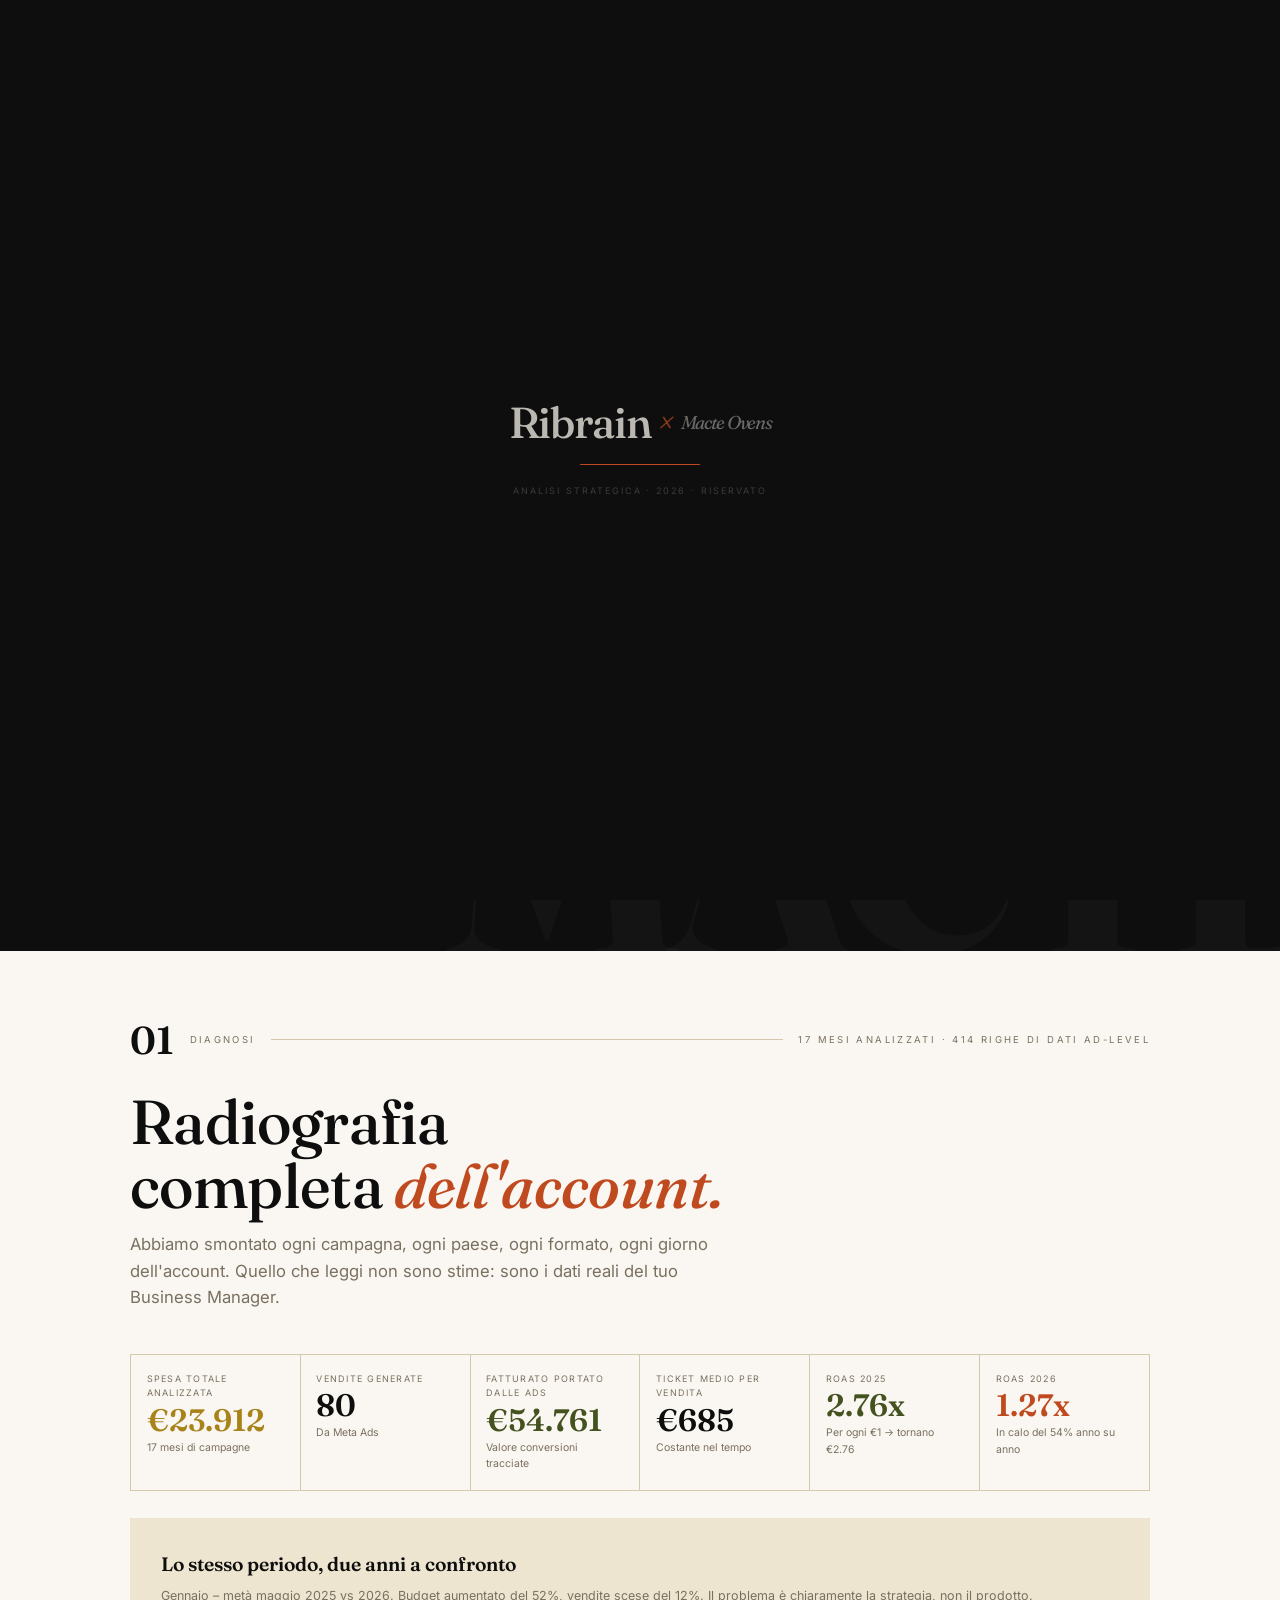
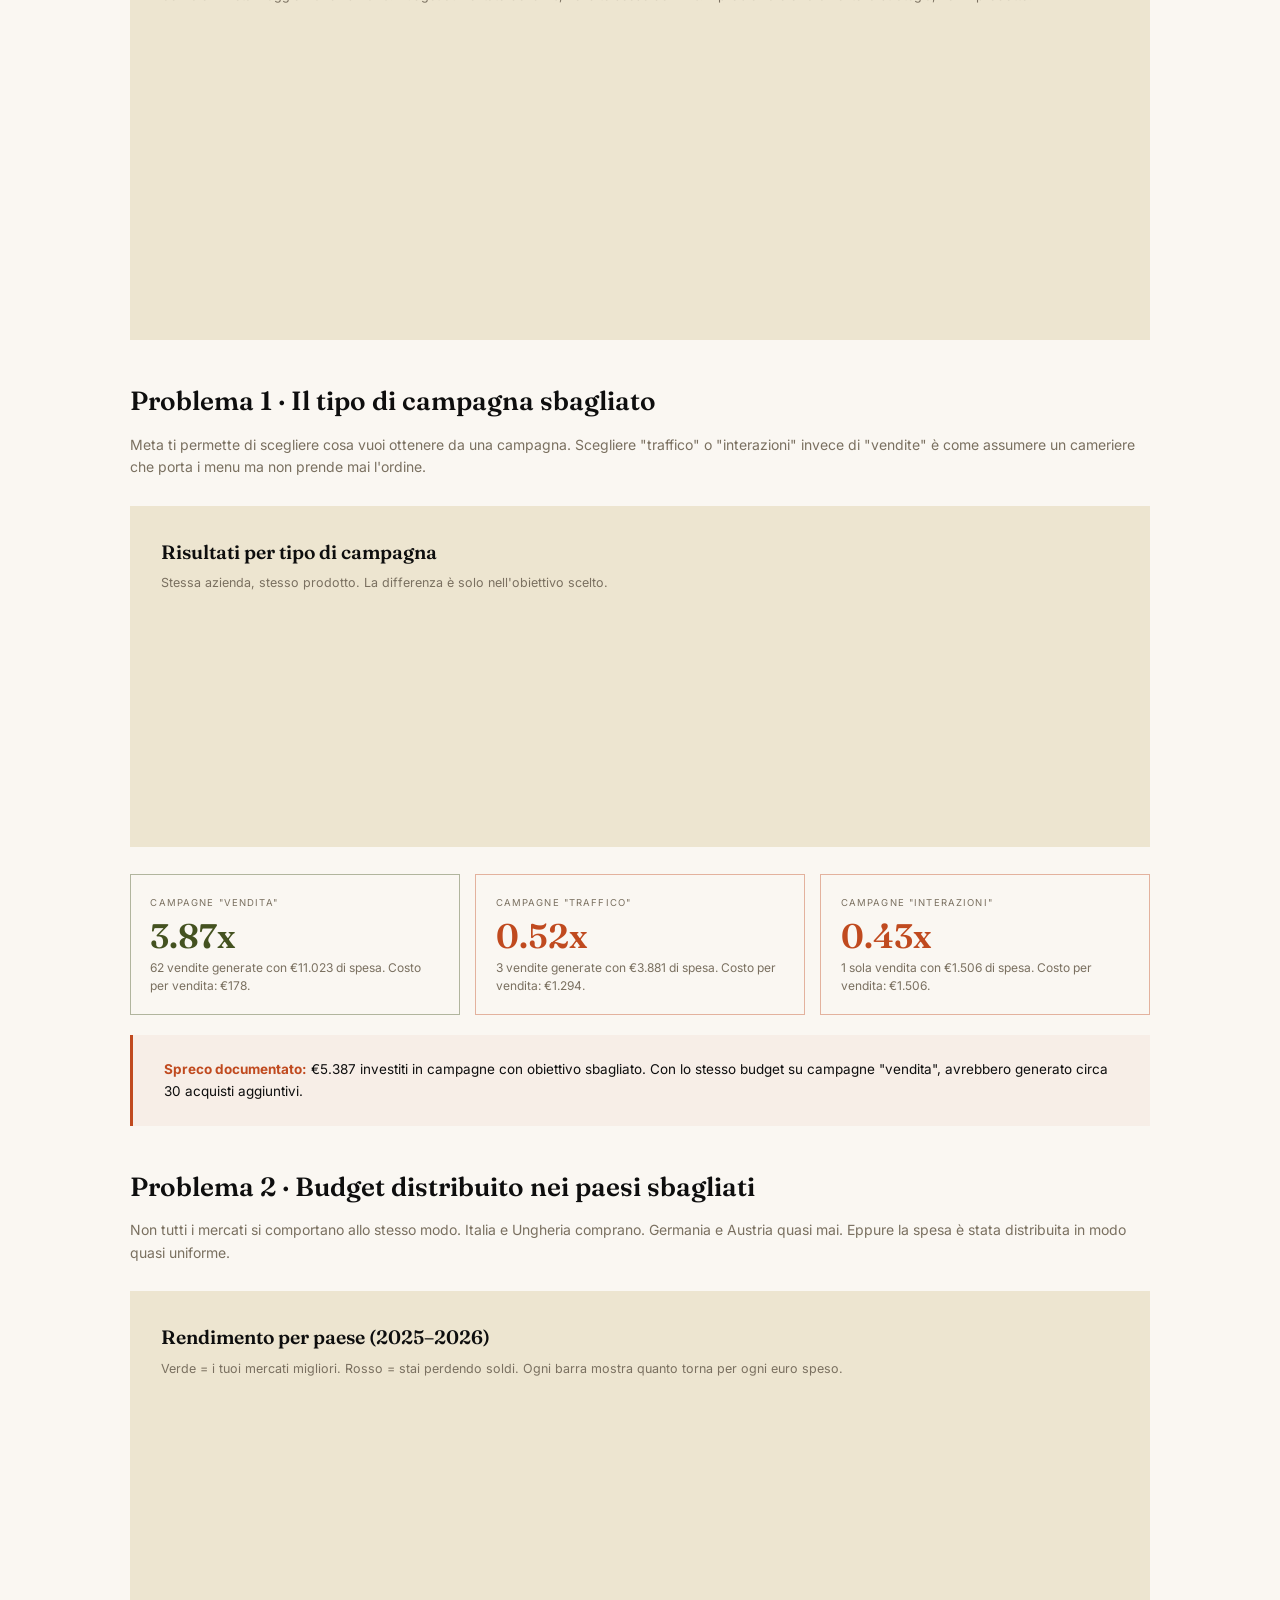
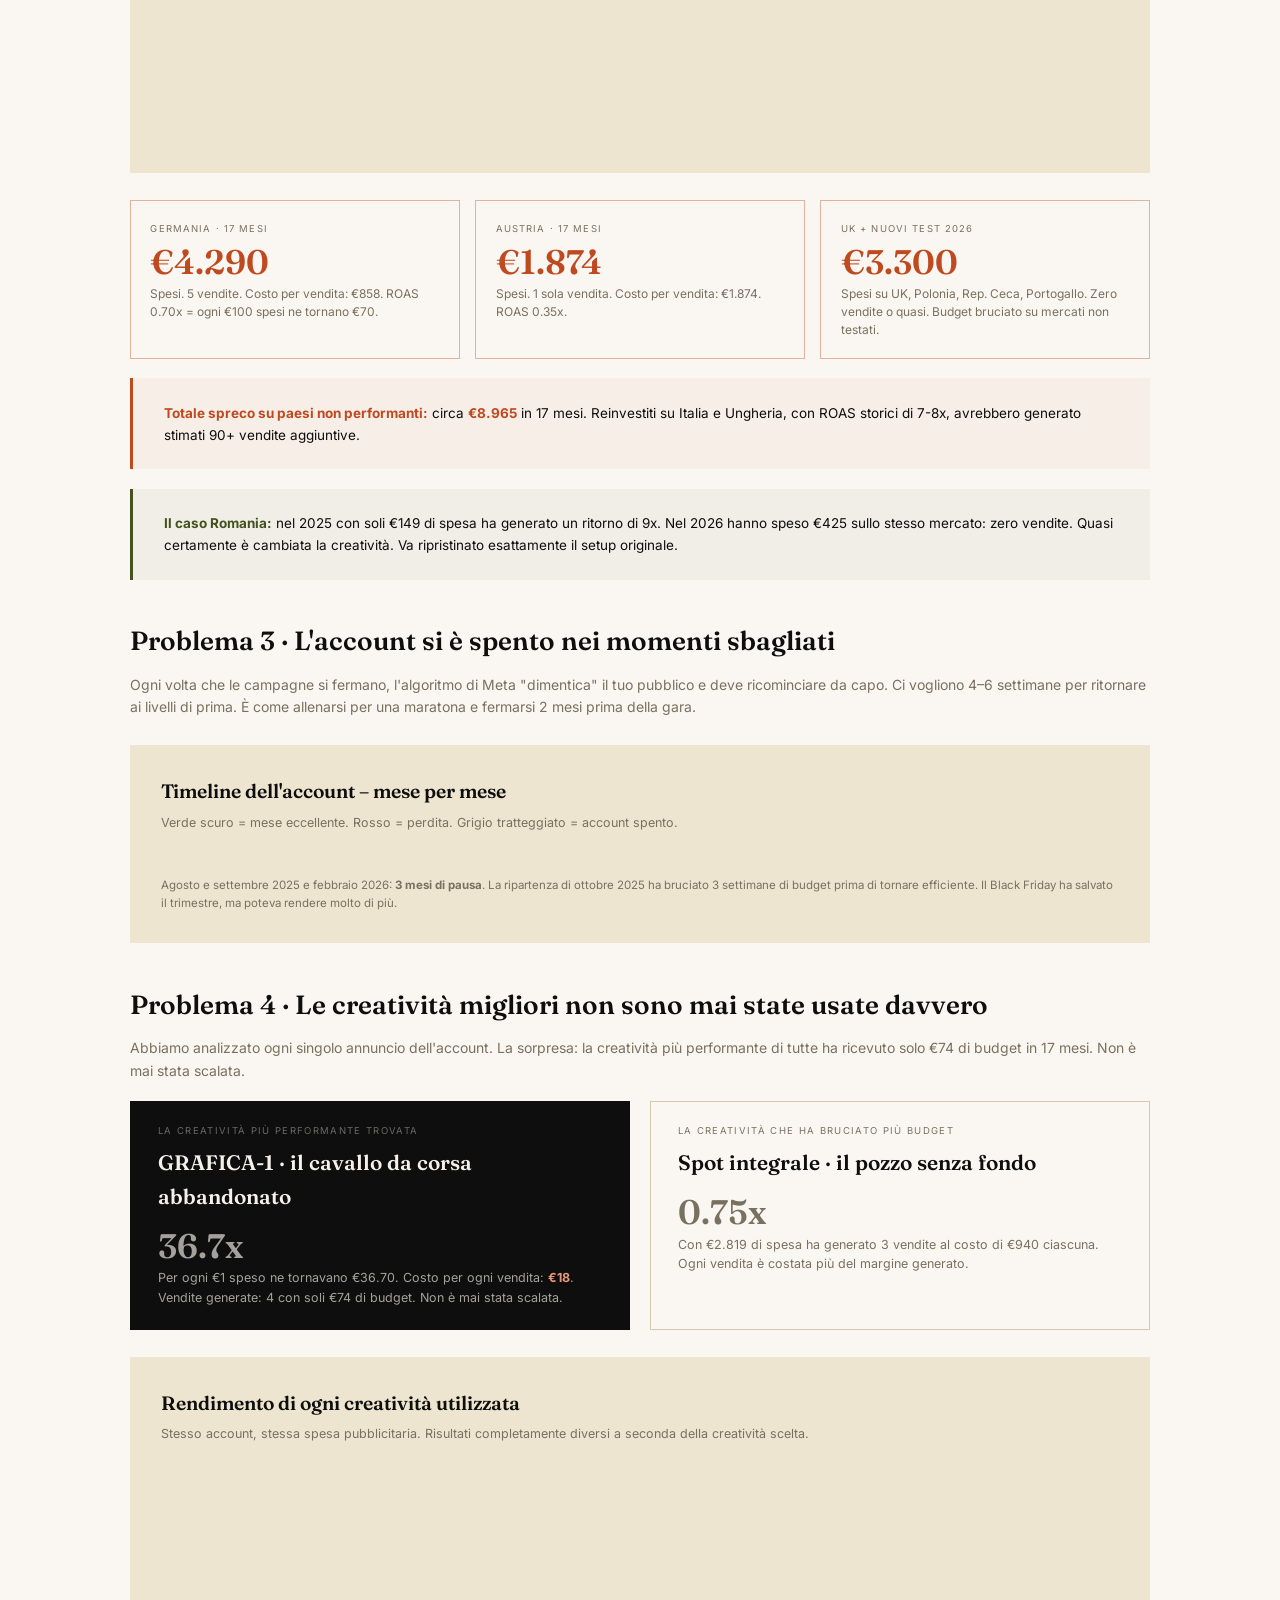
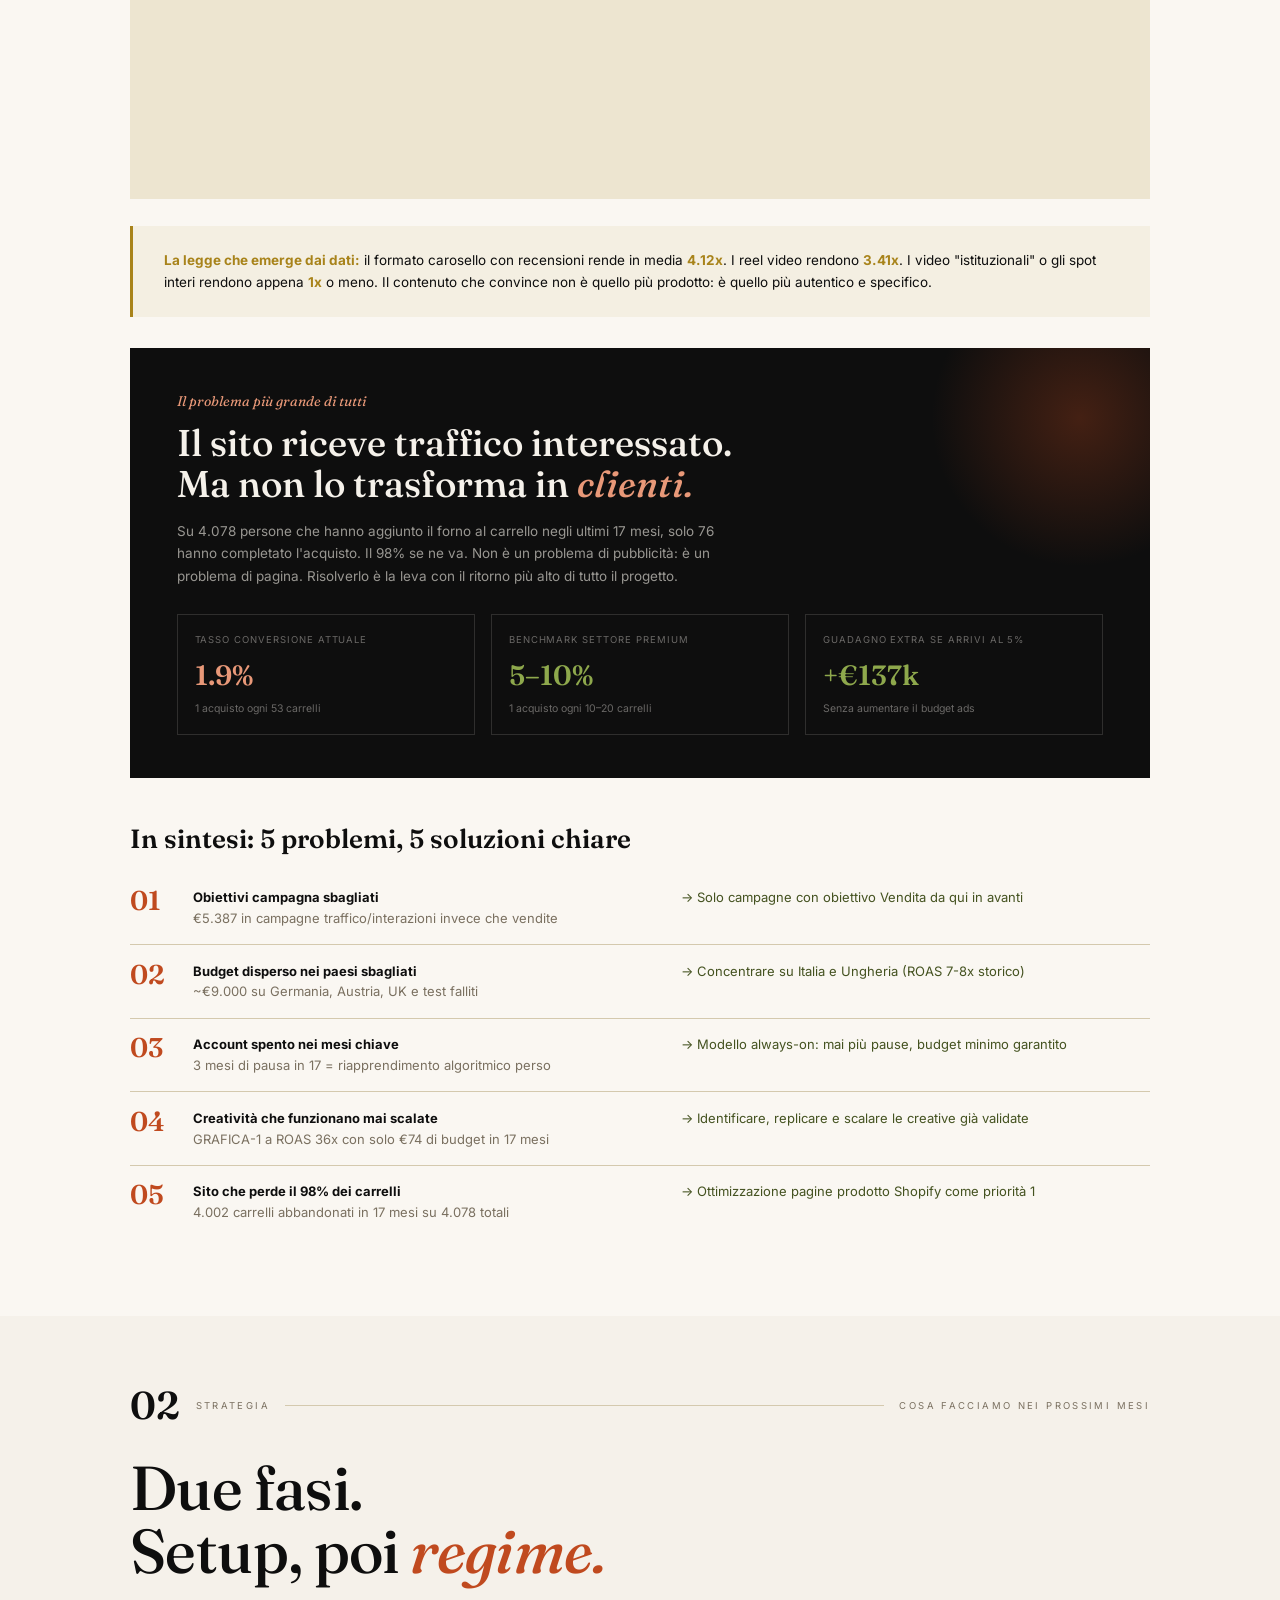
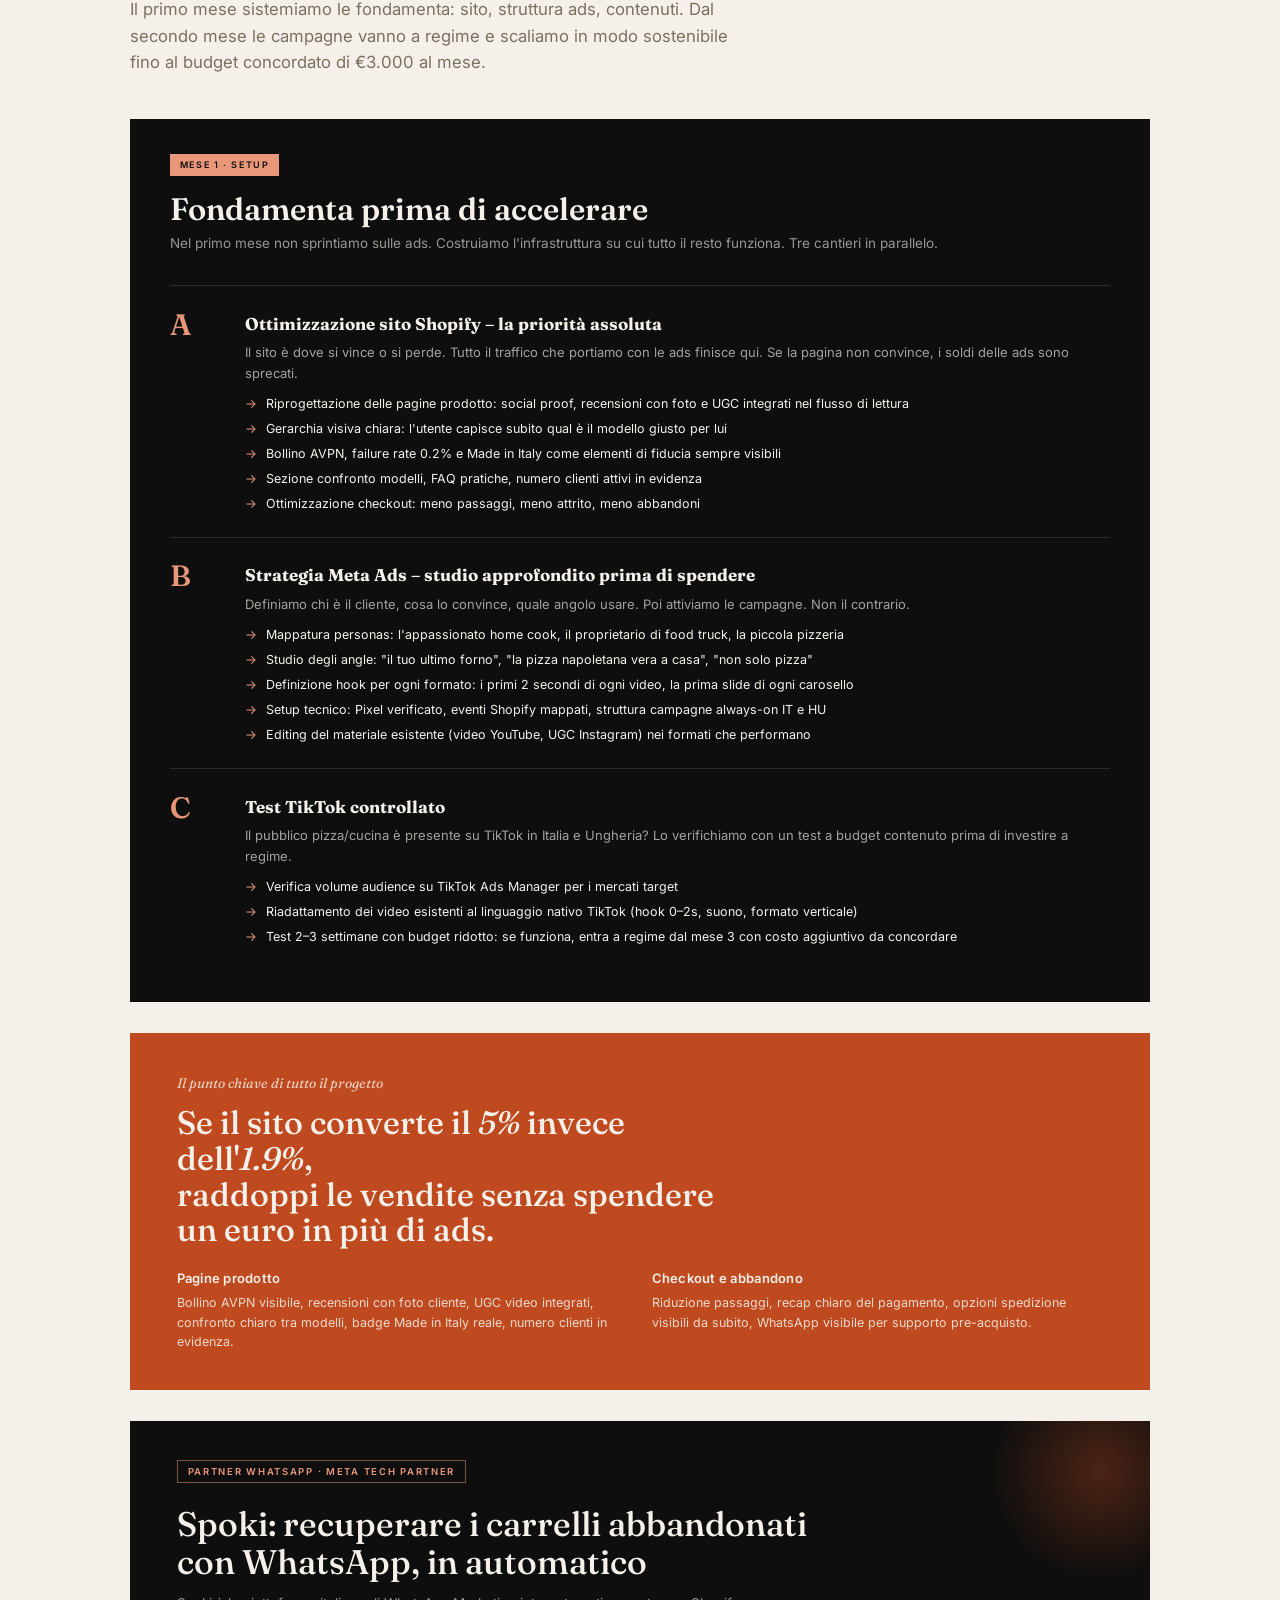
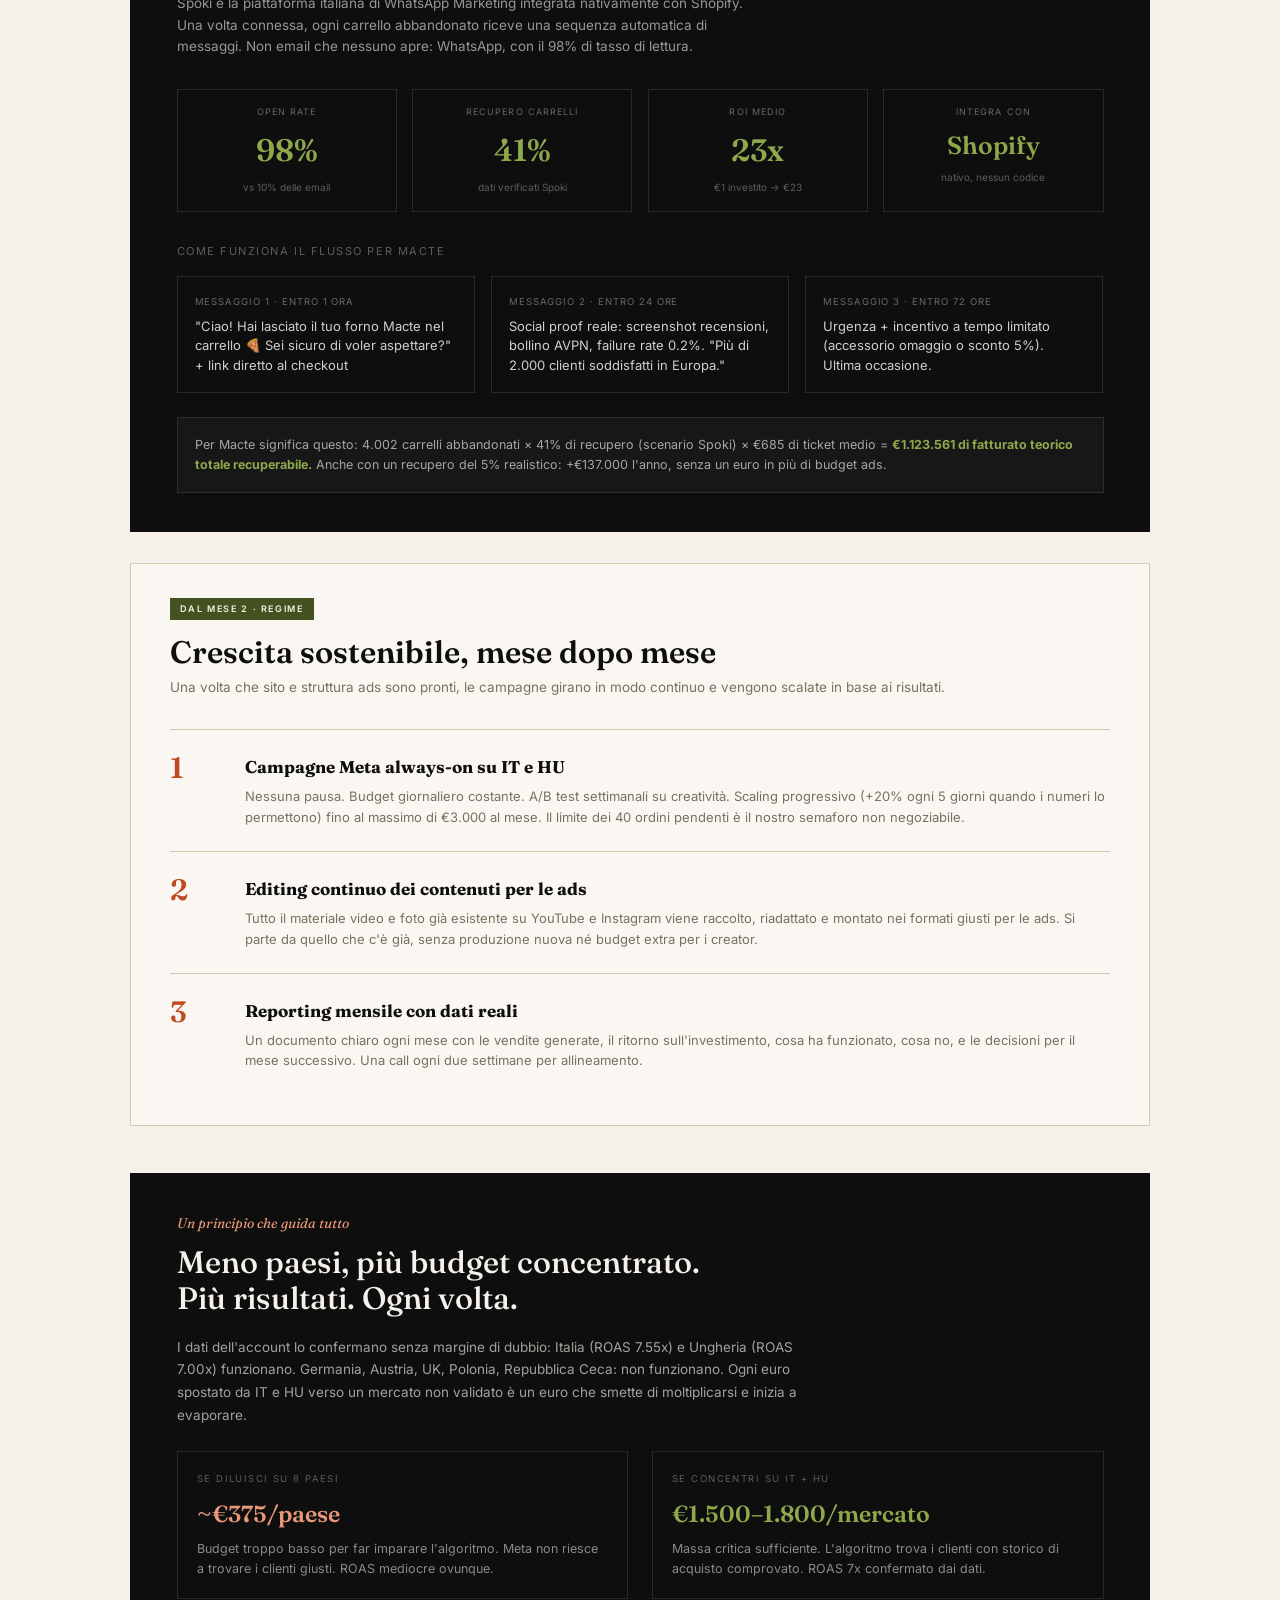
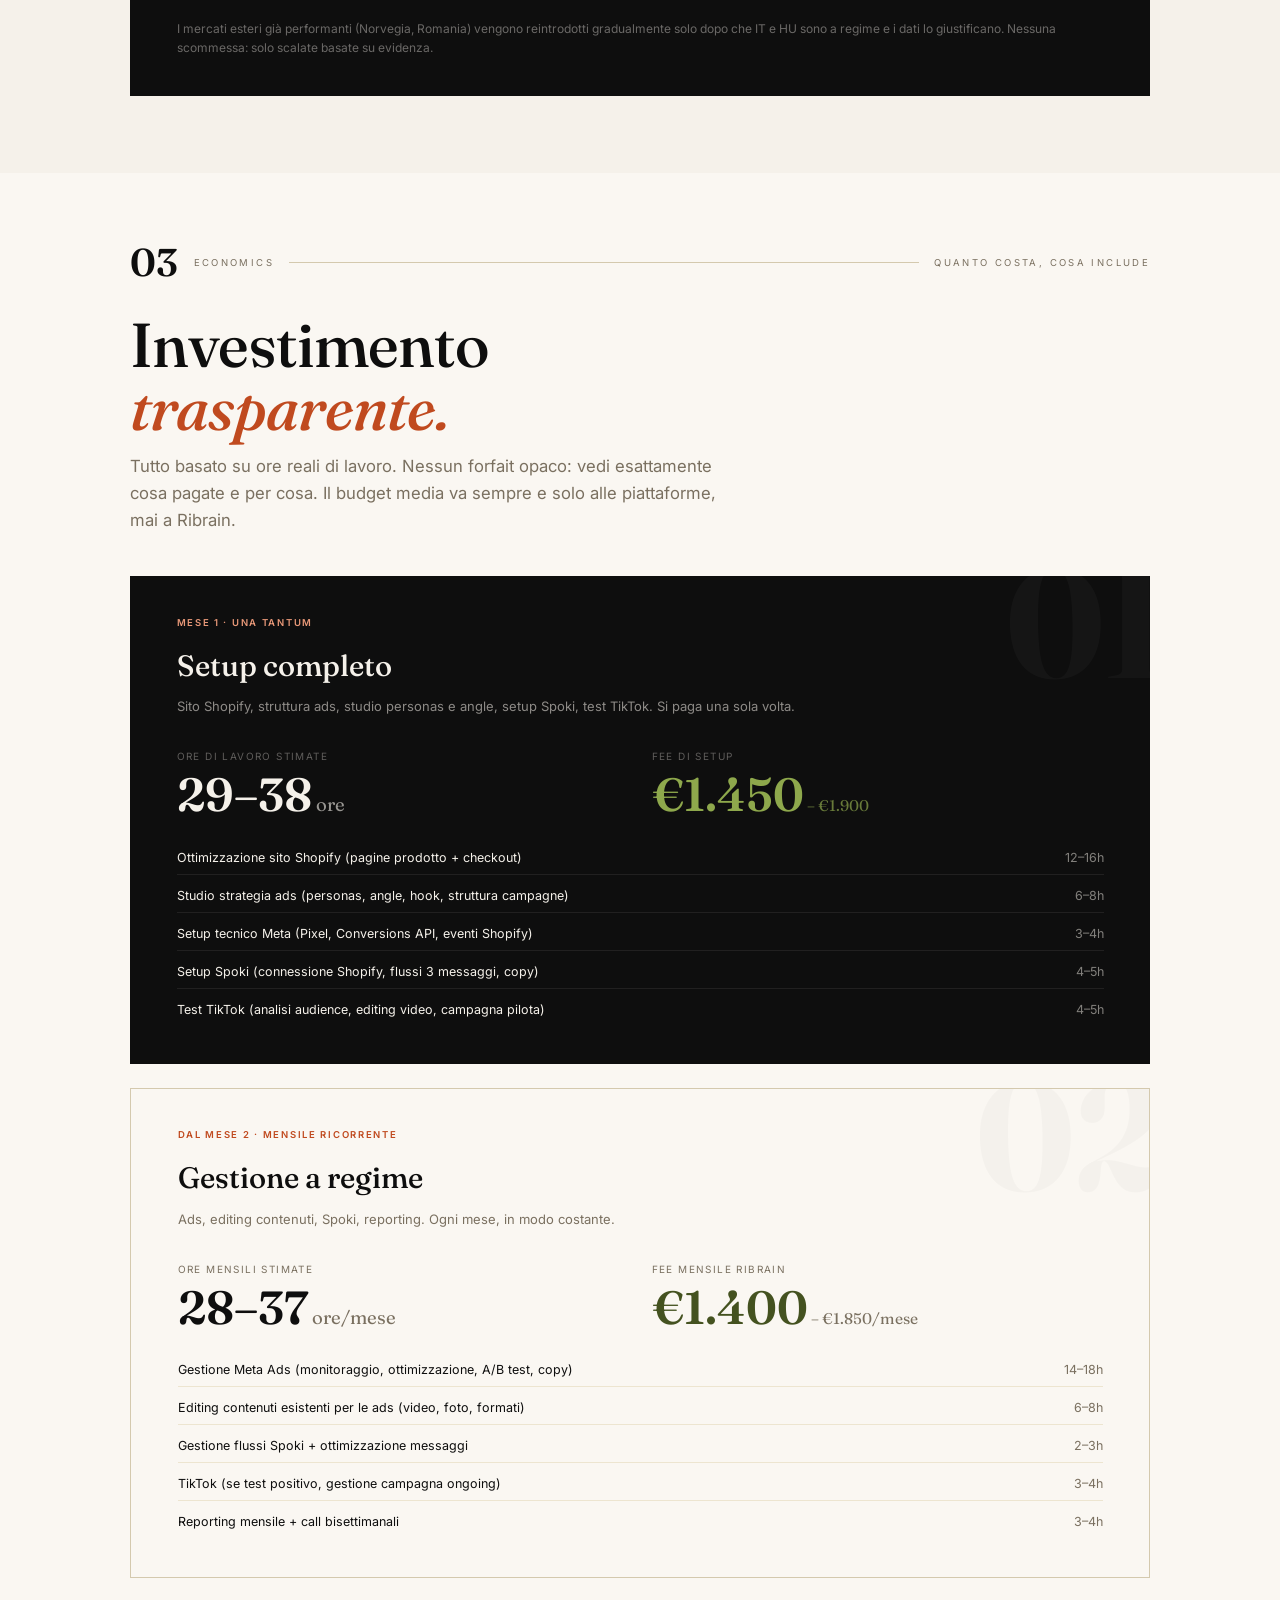
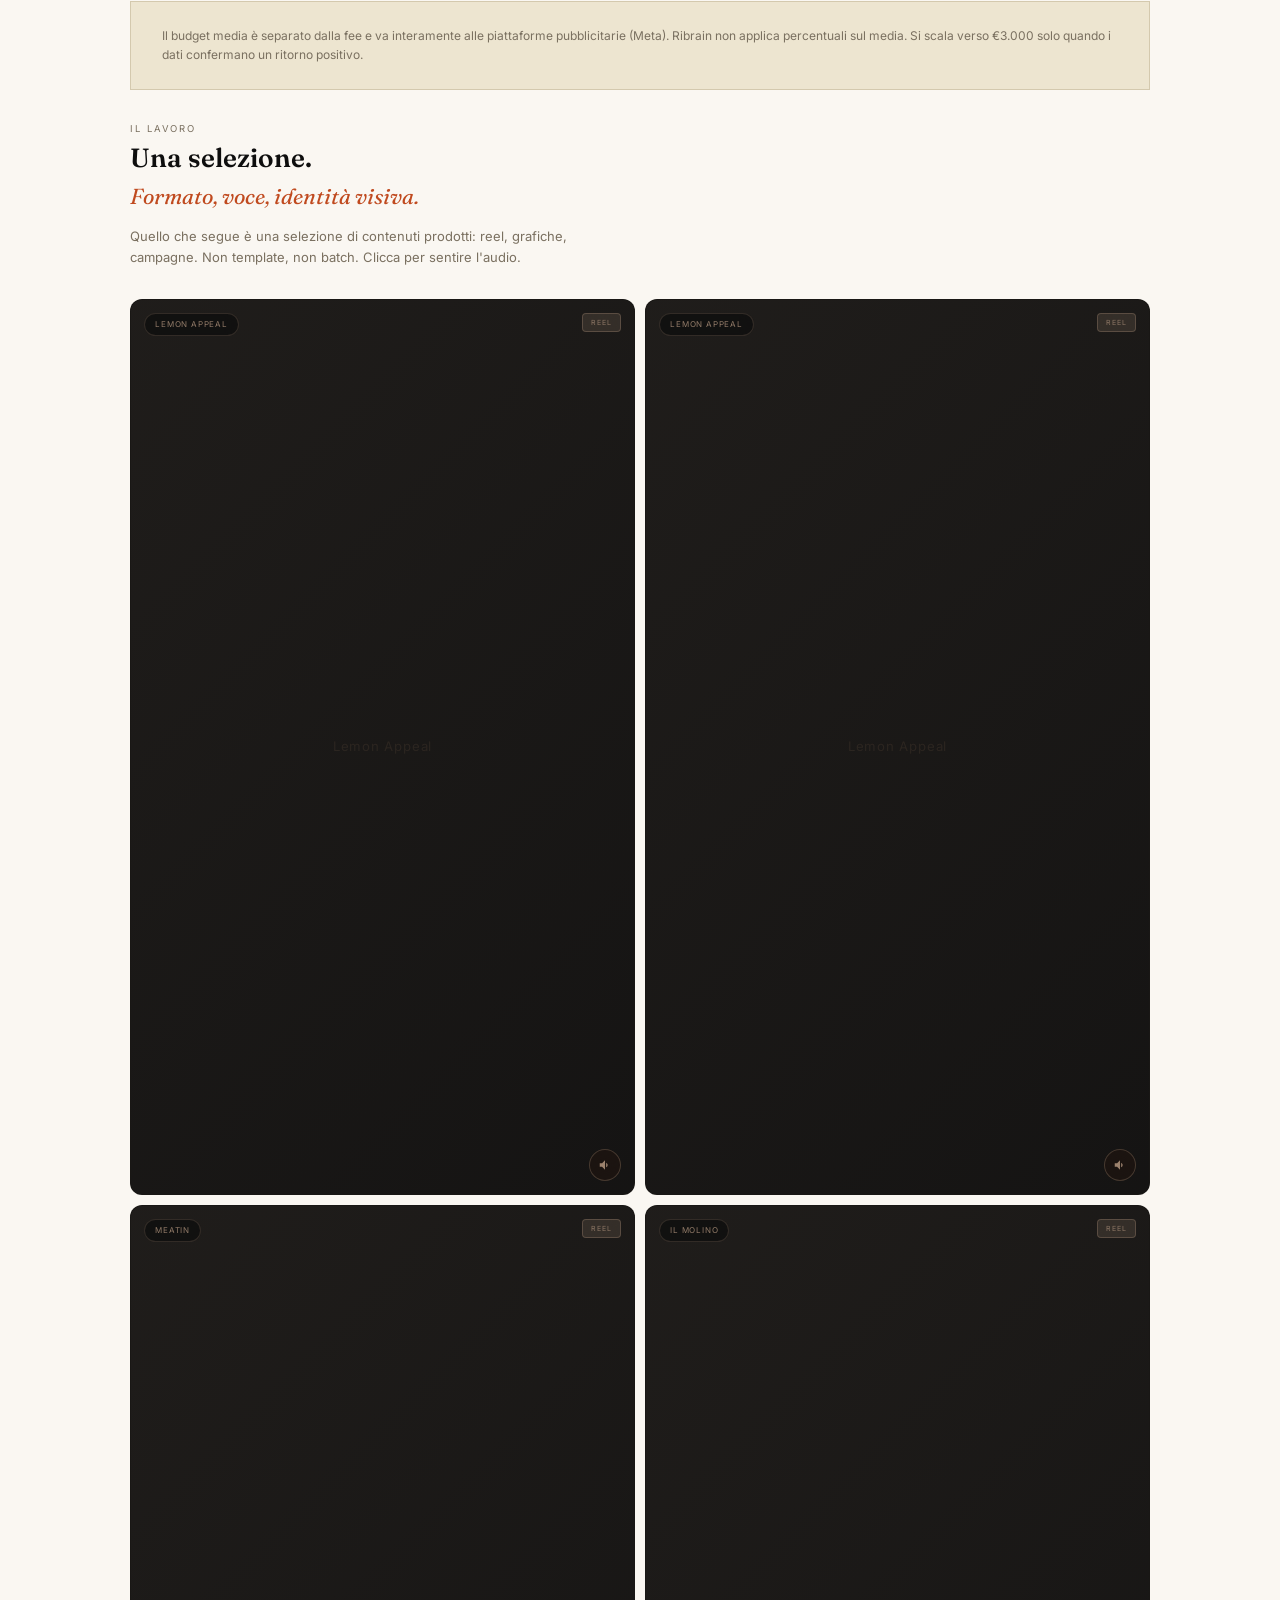
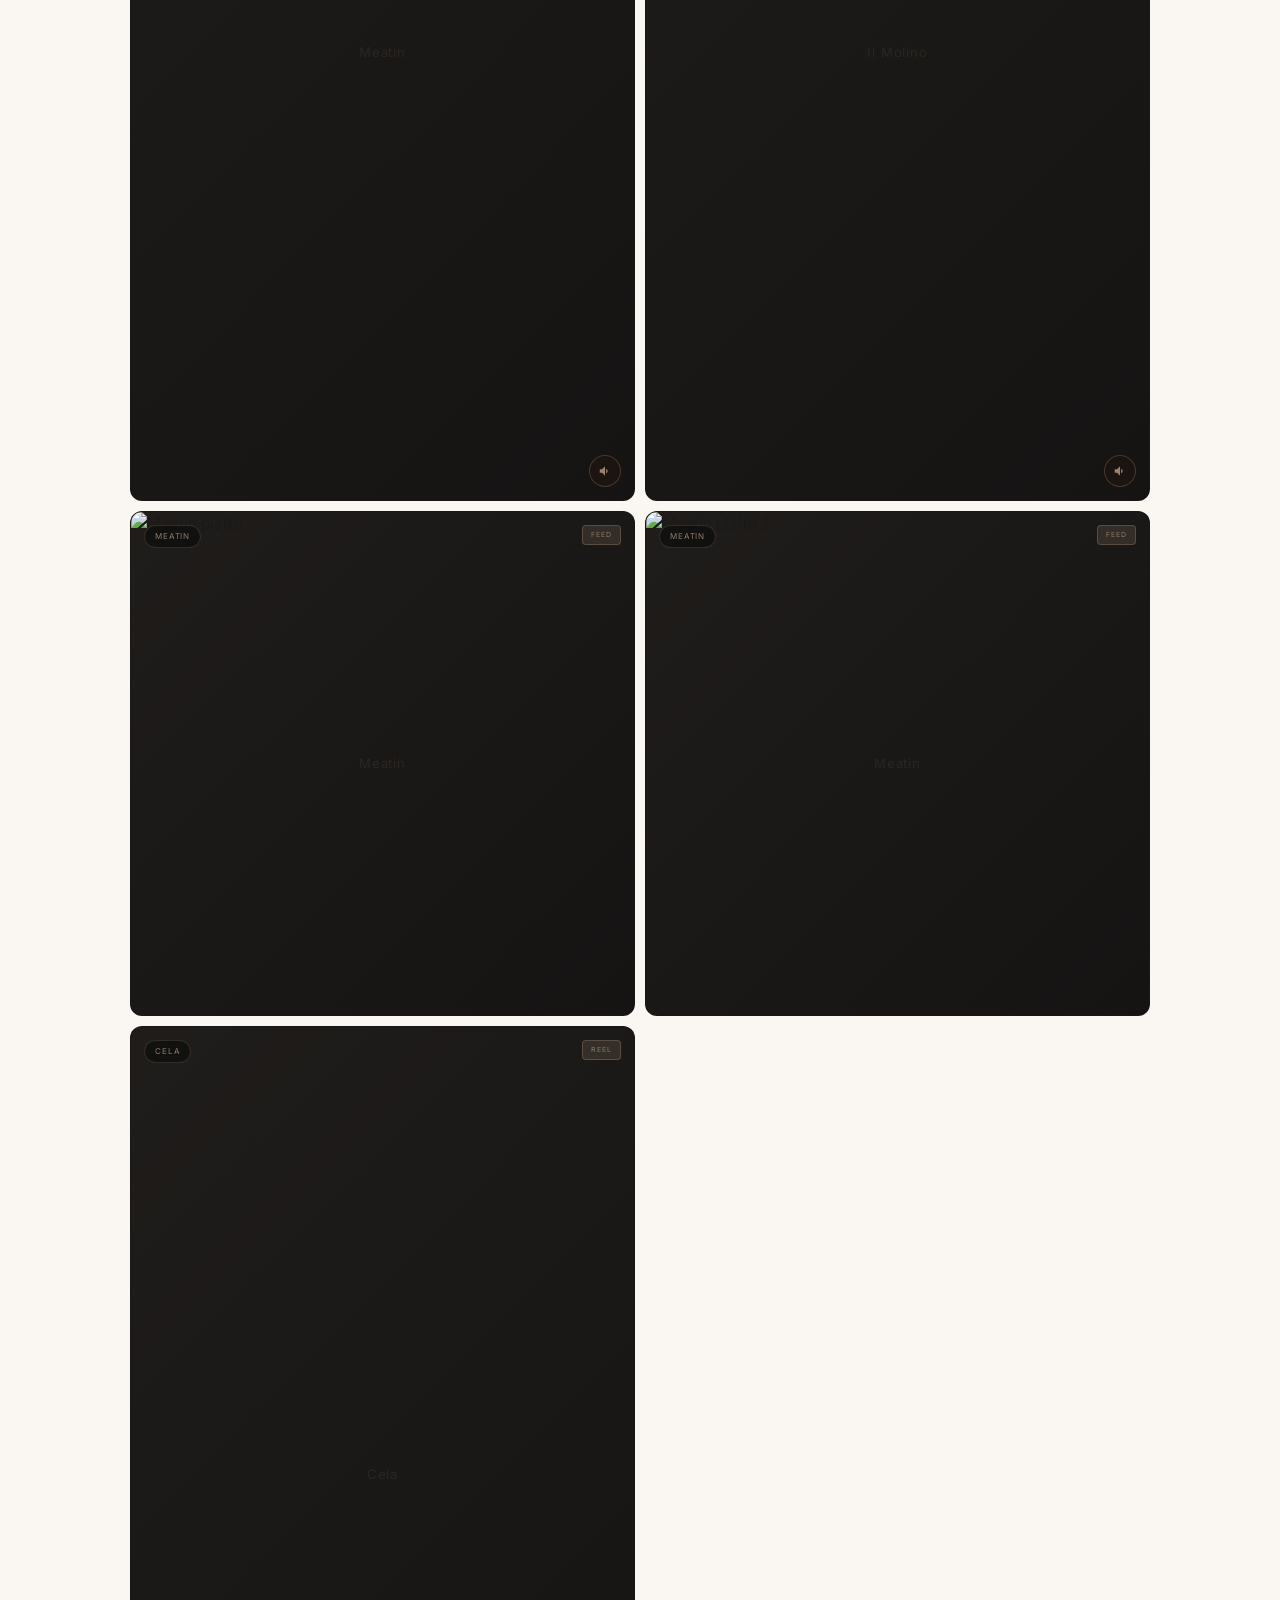
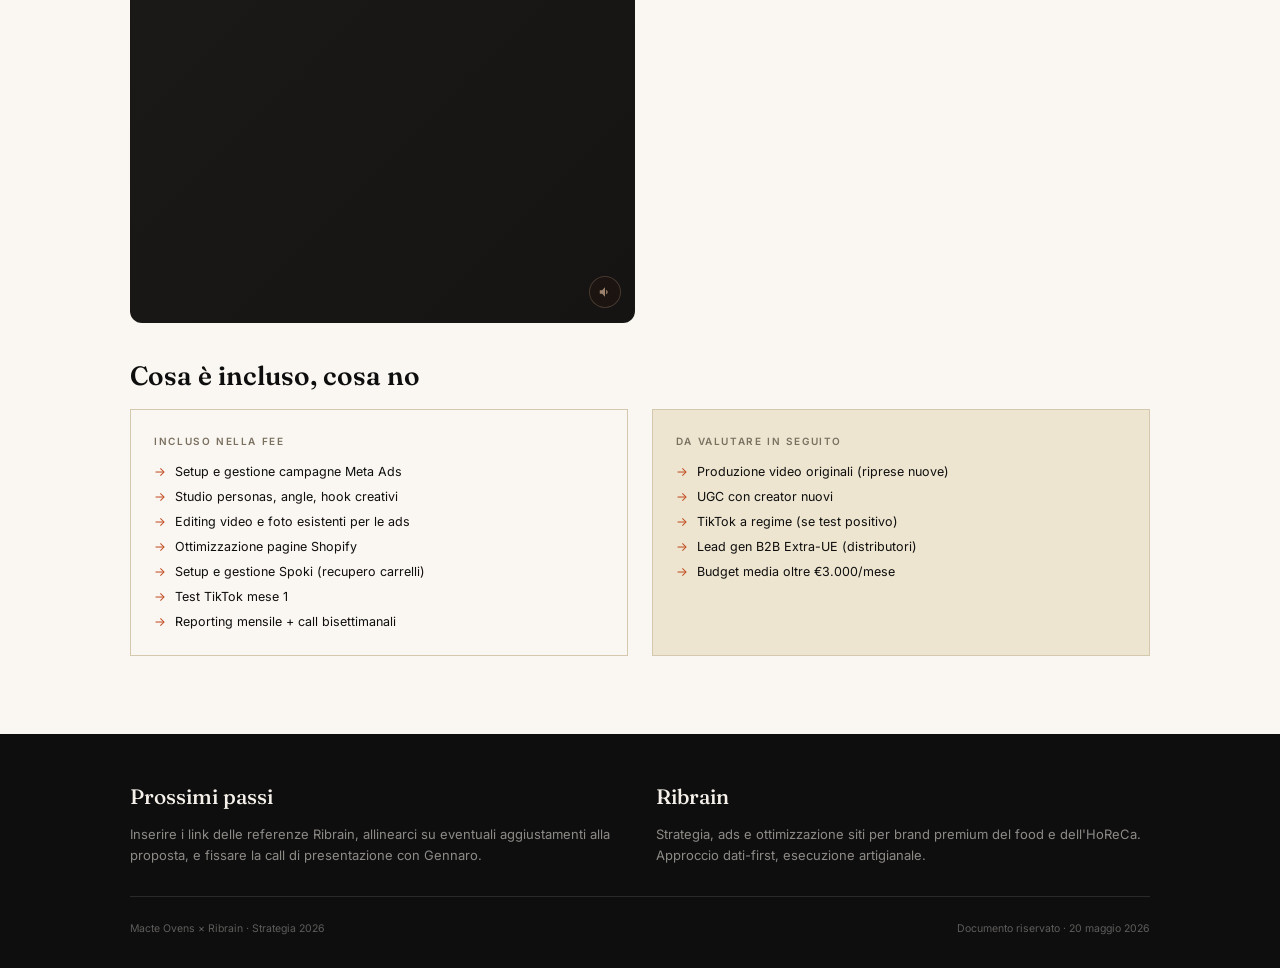
==== index.html @ de8e0e25 "Add files via upload" ====
<!DOCTYPE html>
<html lang="it">
<head>
<meta charset="UTF-8">
<meta name="viewport" content="width=device-width, initial-scale=1.0">
<title>Macte Ovens × Ribrain – Presentazione Strategica</title>
<script src="https://cdnjs.cloudflare.com/ajax/libs/Chart.js/4.4.1/chart.umd.js"></script>
<link href="https://fonts.googleapis.com/css2?family=Fraunces:ital,wght@0,400;0,500;0,600;0,700;0,800;1,400;1,500;1,600&family=Inter:wght@300;400;500;600;700&display=swap" rel="stylesheet">
<style>
:root {
  --ink:#0E0E0E; --cream:#F5F1EA; --paper:#FAF7F2; --rust:#C04A1F;
  --rust-s:#E89878; --olive:#445220; --olive-s:#8EA84C; --gold:#A8831A;
  --sand:#D4C9AE; --warm:#EDE5D0; --muted:#7A7060; --bg2:#F0EBE0;
}
*,*::before,*::after{box-sizing:border-box;margin:0;padding:0}
html{font-size:15.5px;scroll-behavior:smooth;overscroll-behavior:none;-webkit-font-smoothing:antialiased}
body{font-family:'Inter',sans-serif;background:var(--paper);color:var(--ink);line-height:1.6;cursor:none;overscroll-behavior:none}
@media(hover:none){body{cursor:auto}#cur{display:none}}

/* LOADER */
#loader{position:fixed;inset:0;z-index:10000;background:var(--ink);display:flex;flex-direction:column;align-items:center;justify-content:center;gap:1.25rem;transition:opacity .8s cubic-bezier(.16,1,.3,1),visibility .8s}
#loader.is-out{opacity:0;visibility:hidden;pointer-events:none}
.ldr-mark{font-family:'Fraunces',serif;font-size:2.8rem;font-weight:500;color:rgba(245,241,234,.75);letter-spacing:-.03em;line-height:1;display:flex;align-items:center;gap:.5rem}
.ldr-mark .ldr-x{color:var(--rust);font-style:italic;font-size:2rem;opacity:.7}
.ldr-mark .ldr-sub{font-size:1.2rem;font-weight:400;color:rgba(245,241,234,.4);font-style:italic}
.ldr-bar{width:120px;height:1px;background:rgba(245,241,234,.08);overflow:hidden;border-radius:1px}
.ldr-bar::after{content:'';display:block;height:100%;background:var(--rust);transform:scaleX(0);transform-origin:left;animation:ldrFill 1.2s cubic-bezier(.65,0,.35,1) forwards .15s}
@keyframes ldrFill{to{transform:scaleX(1)}}
.ldr-cap{font-family:'Inter',sans-serif;font-size:9px;letter-spacing:.22em;text-transform:uppercase;color:rgba(245,241,234,.2)}

/* CURSOR */
#cur{position:fixed;width:8px;height:8px;background:var(--rust);border-radius:50%;pointer-events:none;z-index:9999;transform:translate(-50%,-50%);mix-blend-mode:difference;transition:width .18s,height .18s;top:0;left:0}

/* NAV */
.nav{position:sticky;top:0;z-index:100;background:var(--ink);color:var(--cream);padding:.65rem 2rem;display:flex;justify-content:space-between;align-items:center}
.nav-brand{font-family:'Fraunces',serif;font-size:.95rem;font-weight:600;letter-spacing:.02em}
.nav-links{display:flex}
.nav-links a{color:rgba(245,241,234,.45);text-decoration:none;font-size:10.5px;letter-spacing:.14em;text-transform:uppercase;padding:.45rem 1rem;transition:color .2s}
.nav-links a:hover,.nav-links a.on{color:var(--rust-s)}

/* PAGE */
.pg{padding:4.5rem 2rem 5rem}
.pw{max-width:1020px;margin:0 auto;width:100%}

/* LABEL */
.pg-lbl{display:flex;align-items:center;gap:1rem;margin-bottom:2rem;font-size:9.5px;letter-spacing:.25em;text-transform:uppercase;color:var(--muted)}
.pg-lbl .n{font-family:'Fraunces',serif;font-size:2.5rem;font-weight:600;color:var(--ink);line-height:1;letter-spacing:0}
.pg-lbl .ln{flex:1;height:1px;background:var(--sand)}

/* HEADINGS */
h1.pt{font-family:'Fraunces',serif;font-size:clamp(2.4rem,5vw,4rem);font-weight:500;line-height:1.02;letter-spacing:-.01em;margin-bottom:.9rem}
h1.pt em{font-style:italic;color:var(--rust)}
.pl{font-size:1.08rem;color:var(--muted);max-width:600px;margin-bottom:2.75rem}
h2.sh{font-family:'Fraunces',serif;font-size:1.7rem;font-weight:600;margin-bottom:1.1rem;line-height:1.15}
h3.ss{font-size:10px;letter-spacing:.16em;text-transform:uppercase;color:var(--muted);font-weight:600;margin:2rem 0 .85rem}

/* COVER */
.cover{background:var(--ink);color:var(--cream);position:relative;overflow:hidden;min-height:100vh;display:flex;flex-direction:column;justify-content:center}
.cover::after{content:'MACTE';position:absolute;right:-3rem;bottom:-2.5rem;font-family:'Fraunces',serif;font-size:18rem;font-weight:700;color:rgba(255,255,255,.025);line-height:1;pointer-events:none;letter-spacing:-.05em}
.cover .pw{position:relative;z-index:2}
.cv-pre{font-family:'Fraunces',serif;font-size:.95rem;font-style:italic;color:var(--rust-s);margin-bottom:2rem}
.cover h1{font-family:'Fraunces',serif;font-size:clamp(4rem,9vw,8rem);font-weight:500;line-height:.93;letter-spacing:-.02em;margin-bottom:1.5rem}
.cover h1 em{font-style:italic;color:var(--rust-s)}
.cv-sub{font-size:1.15rem;color:rgba(245,241,234,.58);max-width:520px;margin-bottom:4rem}
.cv-meta{display:flex;gap:3rem;flex-wrap:wrap;padding-top:2rem;border-top:1px solid rgba(245,241,234,.12)}
.cv-item .l{font-size:9px;letter-spacing:.2em;text-transform:uppercase;color:rgba(245,241,234,.35);margin-bottom:3px}
.cv-item .v{font-size:13.5px;font-weight:500}

/* KPI ROW */
.krow{display:grid;grid-template-columns:repeat(auto-fit,minmax(130px,1fr));gap:1px;background:var(--sand);border:1px solid var(--sand);margin-bottom:1.5rem}
.kc{background:var(--paper);padding:1.1rem 1rem}
.kc .l{font-size:9px;letter-spacing:.14em;text-transform:uppercase;color:var(--muted);margin-bottom:4px}
.kc .v{font-family:'Fraunces',serif;font-size:2rem;font-weight:600;line-height:1}
.kc .s{font-size:10.5px;color:var(--muted);margin-top:4px}
.r{color:var(--rust)}.g{color:var(--olive)}.go{color:var(--gold)}

/* CALLOUT BOXES */
.box{padding:1.5rem 2rem;margin:1.25rem 0;font-size:13.5px;line-height:1.65}
.box.gold{border-left:3px solid var(--gold);background:rgba(168,131,26,.07)}
.box.gold strong{color:var(--gold)}
.box.rust{border-left:3px solid var(--rust);background:rgba(192,74,31,.05)}
.box.rust strong{color:var(--rust)}
.box.olive{border-left:3px solid var(--olive);background:rgba(68,82,32,.05)}
.box.olive strong{color:var(--olive)}

/* HERO DARK */
.dark{background:var(--ink);color:var(--cream);padding:2.75rem 3rem;margin:1.75rem 0;position:relative;overflow:hidden}
.dark::before{content:'';position:absolute;right:-80px;top:-80px;width:300px;height:300px;border-radius:50%;background:radial-gradient(circle,rgba(192,74,31,.3) 0%,transparent 70%);pointer-events:none}
.dark .pre{font-family:'Fraunces',serif;font-style:italic;color:var(--rust-s);font-size:.9rem;margin-bottom:.6rem}
.dark h3{font-family:'Fraunces',serif;font-size:clamp(1.6rem,3vw,2.4rem);font-weight:500;line-height:1.1;margin-bottom:1rem}
.dark h3 em{font-style:italic;color:var(--rust-s)}
.dark p{font-size:13.5px;color:rgba(245,241,234,.6);max-width:580px;line-height:1.65}
.dark .sc-row{display:grid;grid-template-columns:repeat(3,1fr);gap:1rem;margin-top:1.75rem}
.dark .sc{border:1px solid rgba(245,241,234,.14);padding:1.1rem}
.dark .sc .sl{font-size:9.5px;color:rgba(245,241,234,.4);margin-bottom:4px;text-transform:uppercase;letter-spacing:.1em}
.dark .sc .sv{font-family:'Fraunces',serif;font-size:1.8rem;font-weight:600;color:var(--olive-s)}
.dark .sc .ss{font-size:10.5px;color:rgba(245,241,234,.4);margin-top:2px}

/* CHART */
.ch-block{background:var(--warm);padding:2rem;margin:1.75rem 0}
.ch-block .cht{font-family:'Fraunces',serif;font-size:1.25rem;font-weight:600;margin-bottom:.35rem}
.ch-block .chs{font-size:12.5px;color:var(--muted);margin-bottom:1.5rem}
.ch{position:relative;width:100%}

/* WASTE CARDS */
.waste-grid{display:grid;grid-template-columns:repeat(auto-fit,minmax(200px,1fr));gap:1rem;margin:1.25rem 0}
.wc{background:var(--paper);border:1.5px solid var(--sand);padding:1.25rem}
.wc.bad{border-color:rgba(192,74,31,.4)}
.wc.ok{border-color:rgba(68,82,32,.4)}
.wc .wt{font-size:9.5px;letter-spacing:.12em;text-transform:uppercase;color:var(--muted);margin-bottom:.6rem}
.wc .wv{font-family:'Fraunces',serif;font-size:2.2rem;font-weight:600;line-height:1;margin-bottom:.35rem}
.wc .wl{font-size:12px;color:var(--muted);line-height:1.5}

/* CREATIVE FINDING */
.finding{display:grid;grid-template-columns:1fr 1fr;gap:1.25rem;margin:1.25rem 0}
.fc{padding:1.4rem 1.75rem;border:1px solid var(--sand)}
.fc.star{background:var(--ink);color:var(--cream);border-color:var(--ink)}
.fc .ft{font-size:9.5px;letter-spacing:.14em;text-transform:uppercase;color:var(--muted);margin-bottom:.5rem}
.fc.star .ft{color:rgba(245,241,234,.4)}
.fc h4{font-family:'Fraunces',serif;font-size:1.35rem;font-weight:600;margin-bottom:.5rem}
.fc p{font-size:12.5px;color:var(--muted);line-height:1.55}
.fc.star p{color:rgba(245,241,234,.65)}
.fc .fv{font-family:'Fraunces',serif;font-size:2.2rem;font-weight:600;line-height:1;margin:1rem 0 .35rem}

/* CALENDAR STRIP */
.calendar{display:grid;grid-template-columns:repeat(13,1fr);gap:3px;margin:1.25rem 0}
.cal-month{display:flex;flex-direction:column;align-items:center;gap:4px}
.cal-month .cm-l{font-size:8.5px;letter-spacing:.06em;text-transform:uppercase;color:var(--muted);text-align:center}
.cal-month .cm-b{width:100%;height:44px;border-radius:3px;display:flex;align-items:center;justify-content:center;font-family:'Fraunces',serif;font-size:.85rem;font-weight:600;color:var(--paper)}
.cal-month .cm-b.paused{background:var(--warm);border:1.5px dashed var(--sand);color:var(--sand)}
.cal-month .cm-b.bad{background:rgba(192,74,31,.7)}
.cal-month .cm-b.med{background:var(--gold)}
.cal-month .cm-b.ok{background:var(--olive-s)}
.cal-month .cm-b.good{background:var(--olive)}

/* 2-col */
.two{display:grid;grid-template-columns:1fr 1fr;gap:1.5rem}

/* STRATEGY PAGE */
.stpg{background:var(--cream)}
.ph-card{background:var(--paper);border:1px solid var(--sand);padding:2rem 2.5rem;margin-bottom:1.5rem}
.ph-card.dk{background:var(--ink);color:var(--cream);border-color:var(--ink)}
.ph-tag{display:inline-block;font-size:9px;letter-spacing:.18em;text-transform:uppercase;padding:4px 10px;background:var(--rust);color:var(--cream);margin-bottom:1rem;font-weight:600}
.ph-card.dk .ph-tag{background:var(--rust-s);color:var(--ink)}
.ph-card h3{font-family:'Fraunces',serif;font-size:2rem;font-weight:600;line-height:1.1;margin-bottom:.45rem}
.ph-lead{font-size:13.5px;color:var(--muted);margin-bottom:2rem}
.ph-card.dk .ph-lead{color:rgba(245,241,234,.6)}
.ws{display:grid;grid-template-columns:52px 1fr;gap:1.5rem;padding:1.5rem 0;border-top:1px solid var(--sand)}
.ph-card.dk .ws{border-color:rgba(245,241,234,.12)}
.ws-n{font-family:'Fraunces',serif;font-size:1.9rem;font-weight:600;color:var(--rust);line-height:1}
.ph-card.dk .ws-n{color:var(--rust-s)}
.ws-b h4{font-family:'Fraunces',serif;font-size:1.1rem;margin-bottom:.35rem}
.ws-b p{font-size:13px;color:var(--muted)}
.ph-card.dk .ws-b p{color:rgba(245,241,234,.65)}
.it-list{display:flex;flex-direction:column;gap:5px;margin-top:.65rem}
.it-list .it{display:flex;gap:9px;font-size:12.5px}
.it-list .it::before{content:'→';color:var(--rust);flex-shrink:0}
.ph-card.dk .it-list .it::before{color:var(--rust-s)}

/* SITE BOX */
.site-box{background:var(--rust);color:var(--cream);padding:2.5rem 3rem;margin:2rem 0}
.site-box .pre{font-family:'Fraunces',serif;font-style:italic;font-size:.9rem;opacity:.8;margin-bottom:.7rem}
.site-box h3{font-family:'Fraunces',serif;font-size:clamp(1.5rem,3vw,2.1rem);font-weight:500;line-height:1.1;margin-bottom:1.25rem;max-width:580px}
.site-box h3 em{font-style:italic}
.site-box .sg{display:grid;grid-template-columns:1fr 1fr;gap:1.5rem;margin-top:1.25rem}
.site-box .sp h4{font-size:13px;font-weight:600;margin-bottom:5px;letter-spacing:.02em}
.site-box .sp p{font-size:12.5px;opacity:.85;line-height:1.55}

/* ECONOMICS */
.ecpg{background:var(--paper)}
.ph-box{border:2px dashed var(--sand);padding:2.5rem;text-align:center;margin:1.75rem 0;background:var(--warm)}
.ph-box .tg{display:inline-block;font-size:9.5px;letter-spacing:.15em;text-transform:uppercase;color:var(--rust);padding:3px 10px;border:1px solid var(--rust);margin-bottom:.85rem;font-weight:600}
.ph-box h3{font-family:'Fraunces',serif;font-size:1.7rem;font-weight:500;margin-bottom:.75rem}
.ph-box p{font-size:13.5px;color:var(--muted);max-width:520px;margin:0 auto}
.etbl{width:100%;border-collapse:collapse;font-size:13px;margin-bottom:1rem}
.etbl th{font-size:9px;letter-spacing:.12em;text-transform:uppercase;color:var(--muted);padding:7px 10px;border-bottom:2px solid var(--ink);text-align:left}
.etbl td{padding:10px 10px;border-bottom:1px solid var(--warm);vertical-align:middle}
.etbl tr.tot td{background:var(--ink);color:var(--cream);font-weight:600;border-bottom:none}
.ref-list{margin-top:1.5rem;padding:1.5rem;background:var(--warm)}
.ref-list h4{font-family:'Fraunces',serif;font-size:1.1rem;margin-bottom:.4rem}
.ref-list p{font-size:12.5px;color:var(--muted);margin-bottom:.75rem}
.ref-item{display:flex;gap:9px;font-size:12.5px;color:var(--muted);padding:5px 0;font-style:italic;align-items:center}
.ref-item::before{content:'#';color:var(--rust);font-weight:700;font-style:normal;flex-shrink:0}

/* FOOTER */
.footer{background:var(--ink);color:var(--cream);padding:3rem 2rem 2rem}
.fi{max-width:1020px;margin:0 auto}
.fg{display:grid;grid-template-columns:1fr 1fr;gap:2rem;padding-bottom:2rem;border-bottom:1px solid rgba(245,241,234,.12);margin-bottom:1.5rem}
.footer h4{font-family:'Fraunces',serif;font-size:1.35rem;font-weight:500;margin-bottom:.65rem}
.footer p{font-size:13px;color:rgba(245,241,234,.55)}
.fm{display:flex;justify-content:space-between;font-size:10.5px;color:rgba(245,241,234,.35)}

@media(max-width:700px){
  .two,.finding,.dark .sc-row,.site-box .sg,.fg{grid-template-columns:1fr}
  .calendar{grid-template-columns:repeat(7,1fr)}
  .cover h1{font-size:3.2rem}
  .nav{flex-direction:column;gap:.5rem;padding:.6rem 1rem}
  .nav-links{flex-wrap:wrap}
  .nav-links a{padding:.3rem .6rem;font-size:9.5px}
}
@media print{.nav{display:none}.pg{break-after:page}body{background:#fff}}

/* ═══════ BENTO PORTFOLIO (da m9.html) ═══════ */
.bento{columns:2;column-gap:10px;margin-top:.5rem}
@media(max-width:680px){.bento{columns:1;column-gap:8px}}
.bento-tile{display:block;break-inside:avoid;margin-bottom:10px;position:relative;border-radius:12px;overflow:hidden;background:#111;border:.5px solid rgba(117,88,71,.08);opacity:1;transform:none}
.bt-audio-btn{position:absolute;bottom:.85rem;right:.85rem;z-index:5;width:32px;height:32px;border-radius:50%;background:rgba(30,20,16,.7);backdrop-filter:blur(8px);border:.5px solid rgba(200,168,141,.25);display:flex;align-items:center;justify-content:center;cursor:pointer;transition:background .2s,transform .15s}
.bt-audio-btn:hover{background:rgba(30,20,16,.9);transform:scale(1.08)}
.bt-audio-btn svg{width:14px;height:14px;fill:rgba(200,168,141,.75);pointer-events:none;transition:fill .2s}
.bt-audio-btn.is-on{background:rgba(200,168,141,.2);border-color:rgba(200,168,141,.5)}
.bt-audio-btn.is-on svg{fill:rgba(241,239,237,.9)}
.bt-img{position:relative;overflow:hidden;width:100%}
.bt-img img,.bt-img video{position:absolute;inset:0;width:100%;height:100%;object-fit:cover;object-position:center;display:block;transition:transform .6s cubic-bezier(.16,1,.3,1)}
.bt-img.r-wide{aspect-ratio:16/9}
.bt-img.r-land{aspect-ratio:4/3}
.bt-img.r-sq{aspect-ratio:1}
.bt-img.r-port{aspect-ratio:9/16}
.bt-img.r-feed{aspect-ratio:4/5}
.bt-placeholder{position:absolute;inset:0;background:linear-gradient(135deg,rgba(200,168,141,.08),rgba(117,88,71,.04));display:flex;align-items:center;justify-content:center;pointer-events:none}
.bt-ph-label{font-size:.85rem;color:rgba(117,88,71,.2);letter-spacing:.06em;text-align:center;line-height:1.5;padding:1rem}
.bt-overlay{position:absolute;inset:0;background:linear-gradient(to top,rgba(14,14,14,.88) 0%,rgba(14,14,14,.18) 55%,transparent 100%);padding:1.25rem;display:flex;flex-direction:column;justify-content:flex-end;gap:.4rem;opacity:0;transition:opacity .35s;z-index:3}
.bento-tile:hover .bt-overlay{opacity:1}
.bento-tile:hover .bt-img img,.bento-tile:hover .bt-img video{transform:none}
.bt-caption{font-family:'Fraunces',serif;font-size:clamp(.95rem,1.8vw,1.15rem);font-weight:500;color:rgba(241,239,237,.9);line-height:1.3;letter-spacing:-.01em}
.bt-desc{font-family:'Inter',sans-serif;font-size:10px;color:rgba(241,239,237,.45);letter-spacing:.06em;line-height:1.5}
.bt-brand-tag{position:absolute;top:.85rem;left:.85rem;background:rgba(14,14,14,.75);backdrop-filter:blur(8px);border:.5px solid rgba(200,168,141,.18);border-radius:99px;padding:4px 10px;font-family:'Inter',sans-serif;font-size:8px;letter-spacing:.1em;text-transform:uppercase;color:rgba(200,168,141,.7);z-index:4}
.bt-type-tag{position:absolute;top:.85rem;right:.85rem;background:rgba(200,168,141,.15);backdrop-filter:blur(8px);border:.5px solid rgba(200,168,141,.25);border-radius:4px;padding:3px 8px;font-family:'Inter',sans-serif;font-size:7px;letter-spacing:.12em;text-transform:uppercase;color:rgba(200,168,141,.6);z-index:4}
</style>
</head>
<body>

<!-- LOADER -->
<div id="loader" aria-hidden="true">
  <div class="ldr-mark">
    <span>Ribrain</span>
    <span class="ldr-x">×</span>
    <span class="ldr-sub">Macte Ovens</span>
  </div>
  <div class="ldr-bar"></div>
  <div class="ldr-cap">Analisi strategica · 2026 · Riservato</div>
</div>

<!-- CURSORE CUSTOM -->
<div id="cur" aria-hidden="true"></div>

<nav class="nav">
  <span class="nav-brand">Ribrain × Macte Ovens</span>
  <div class="nav-links">
    <a href="#cover">Intro</a>
    <a href="#diagnosi">Diagnosi</a>
    <a href="#strategia">Strategia</a>
    <a href="#economics">Economics</a>
  </div>
</nav>

<!-- COVER -->
<section class="pg cover" id="cover">
  <div class="pw">
    <p class="cv-pre">Analisi & proposta strategica · maggio 2026</p>
    <h1>Macte<br><em>Ovens</em></h1>
    <p class="cv-sub">Abbiamo analizzato 17 mesi di campagne pubblicitarie, 414 righe di dati e tutto l'account Meta. Ecco cosa abbiamo trovato, e cosa facciamo.</p>
    <div class="cv-meta">
      <div class="cv-item"><p class="l">Per</p><p class="v">Gennaro Papace · Macte Ovens</p></div>
      <div class="cv-item"><p class="l">Da</p><p class="v">Ribrain srl</p></div>
      <div class="cv-item"><p class="l">Dati analizzati</p><p class="v">Gen 2025 – Mag 2026</p></div>
    </div>
  </div>
</section>

<!-- DIAGNOSI -->
<section class="pg" id="diagnosi" style="background:var(--paper)">
  <div class="pw">
    <div class="pg-lbl">
      <span class="n">01</span><span>Diagnosi</span>
      <span class="ln"></span>
      <span>17 mesi analizzati · 414 righe di dati ad-level</span>
    </div>

    <h1 class="pt">Radiografia<br>completa <em>dell'account.</em></h1>
    <p class="pl">Abbiamo smontato ogni campagna, ogni paese, ogni formato, ogni giorno dell'account. Quello che leggi non sono stime: sono i dati reali del tuo Business Manager.</p>

    <!-- NUMERI TOP LEVEL -->
    <div class="krow">
      <div class="kc"><p class="l">Spesa totale analizzata</p><p class="v go">€23.912</p><p class="s">17 mesi di campagne</p></div>
      <div class="kc"><p class="l">Vendite generate</p><p class="v">80</p><p class="s">Da Meta Ads</p></div>
      <div class="kc"><p class="l">Fatturato portato dalle ads</p><p class="v g">€54.761</p><p class="s">Valore conversioni tracciate</p></div>
      <div class="kc"><p class="l">Ticket medio per vendita</p><p class="v">€685</p><p class="s">Costante nel tempo</p></div>
      <div class="kc"><p class="l">ROAS 2025</p><p class="v g">2.76x</p><p class="s">Per ogni €1 → tornano €2.76</p></div>
      <div class="kc"><p class="l">ROAS 2026</p><p class="v r">1.27x</p><p class="s">In calo del 54% anno su anno</p></div>
    </div>

    <!-- CONFRONTO STESSO PERIODO -->
    <div class="ch-block">
      <p class="cht">Lo stesso periodo, due anni a confronto</p>
      <p class="chs">Gennaio – metà maggio 2025 vs 2026. Budget aumentato del 52%, vendite scese del 12%. Il problema è chiaramente la strategia, non il prodotto.</p>
      <div class="ch" style="height:280px"><canvas id="cmpChart"></canvas></div>
    </div>

    <!-- PROBLEMA 1: OBIETTIVI SBAGLIATI -->
    <h2 class="sh" style="margin-top:3rem">Problema 1 · Il tipo di campagna sbagliato</h2>
    <p style="font-size:14px;color:var(--muted);margin-bottom:1.25rem">Meta ti permette di scegliere cosa vuoi ottenere da una campagna. Scegliere "traffico" o "interazioni" invece di "vendite" è come assumere un cameriere che porta i menu ma non prende mai l'ordine.</p>

    <div class="ch-block">
      <p class="cht">Risultati per tipo di campagna</p>
      <p class="chs">Stessa azienda, stesso prodotto. La differenza è solo nell'obiettivo scelto.</p>
      <div class="ch" style="height:200px"><canvas id="objChart"></canvas></div>
    </div>

    <div class="waste-grid">
      <div class="wc ok">
        <p class="wt">Campagne "Vendita"</p>
        <p class="wv g">3.87x</p>
        <p class="wl">62 vendite generate con €11.023 di spesa. Costo per vendita: €178.</p>
      </div>
      <div class="wc bad">
        <p class="wt">Campagne "Traffico"</p>
        <p class="wv r">0.52x</p>
        <p class="wl">3 vendite generate con €3.881 di spesa. Costo per vendita: €1.294.</p>
      </div>
      <div class="wc bad">
        <p class="wt">Campagne "Interazioni"</p>
        <p class="wv r">0.43x</p>
        <p class="wl">1 sola vendita con €1.506 di spesa. Costo per vendita: €1.506.</p>
      </div>
    </div>
    <div class="box rust"><strong>Spreco documentato:</strong> €5.387 investiti in campagne con obiettivo sbagliato. Con lo stesso budget su campagne "vendita", avrebbero generato circa 30 acquisti aggiuntivi.</div>

    <!-- PROBLEMA 2: PAESI -->
    <h2 class="sh" style="margin-top:3rem">Problema 2 · Budget distribuito nei paesi sbagliati</h2>
    <p style="font-size:14px;color:var(--muted);margin-bottom:1.25rem">Non tutti i mercati si comportano allo stesso modo. Italia e Ungheria comprano. Germania e Austria quasi mai. Eppure la spesa è stata distribuita in modo quasi uniforme.</p>

    <div class="ch-block">
      <p class="cht">Rendimento per paese (2025–2026)</p>
      <p class="chs">Verde = i tuoi mercati migliori. Rosso = stai perdendo soldi. Ogni barra mostra quanto torna per ogni euro speso.</p>
      <div class="ch" style="height:340px"><canvas id="cntChart"></canvas></div>
    </div>

    <div class="waste-grid">
      <div class="wc bad">
        <p class="wt">Germania · 17 mesi</p>
        <p class="wv r">€4.290</p>
        <p class="wl">Spesi. 5 vendite. Costo per vendita: €858. ROAS 0.70x = ogni €100 spesi ne tornano €70.</p>
      </div>
      <div class="wc bad">
        <p class="wt">Austria · 17 mesi</p>
        <p class="wv r">€1.874</p>
        <p class="wl">Spesi. 1 sola vendita. Costo per vendita: €1.874. ROAS 0.35x.</p>
      </div>
      <div class="wc bad">
        <p class="wt">UK + nuovi test 2026</p>
        <p class="wv r">€3.300</p>
        <p class="wl">Spesi su UK, Polonia, Rep. Ceca, Portogallo. Zero vendite o quasi. Budget bruciato su mercati non testati.</p>
      </div>
    </div>
    <div class="box rust"><strong>Totale spreco su paesi non performanti:</strong> circa <strong>€8.965</strong> in 17 mesi. Reinvestiti su Italia e Ungheria, con ROAS storici di 7-8x, avrebbero generato stimati 90+ vendite aggiuntive.</div>

    <div class="box olive" style="margin-top:1rem"><strong>Il caso Romania:</strong> nel 2025 con soli €149 di spesa ha generato un ritorno di 9x. Nel 2026 hanno speso €425 sullo stesso mercato: zero vendite. Quasi certamente è cambiata la creatività. Va ripristinato esattamente il setup originale.</div>

    <!-- PROBLEMA 3: STAGIONALITÀ -->
    <h2 class="sh" style="margin-top:3rem">Problema 3 · L'account si è spento nei momenti sbagliati</h2>
    <p style="font-size:14px;color:var(--muted);margin-bottom:1.25rem">Ogni volta che le campagne si fermano, l'algoritmo di Meta "dimentica" il tuo pubblico e deve ricominciare da capo. Ci vogliono 4–6 settimane per ritornare ai livelli di prima. È come allenarsi per una maratona e fermarsi 2 mesi prima della gara.</p>

    <div class="ch-block">
      <p class="cht">Timeline dell'account – mese per mese</p>
      <p class="chs">Verde scuro = mese eccellente. Rosso = perdita. Grigio tratteggiato = account spento.</p>
      <div class="calendar" id="cal"></div>
      <p style="font-size:11.5px;color:var(--muted);margin-top:1rem">Agosto e settembre 2025 e febbraio 2026: <strong>3 mesi di pausa</strong>. La ripartenza di ottobre 2025 ha bruciato 3 settimane di budget prima di tornare efficiente. Il Black Friday ha salvato il trimestre, ma poteva rendere molto di più.</p>
    </div>

    <!-- PROBLEMA 4: CREATIVITÀ -->
    <h2 class="sh" style="margin-top:3rem">Problema 4 · Le creatività migliori non sono mai state usate davvero</h2>
    <p style="font-size:14px;color:var(--muted);margin-bottom:1.25rem">Abbiamo analizzato ogni singolo annuncio dell'account. La sorpresa: la creatività più performante di tutte ha ricevuto solo €74 di budget in 17 mesi. Non è mai stata scalata.</p>

    <div class="finding">
      <div class="fc star">
        <p class="ft">La creatività più performante trovata</p>
        <h4>GRAFICA-1 · il cavallo da corsa abbandonato</h4>
        <p class="fv go">36.7x</p>
        <p>Per ogni €1 speso ne tornavano €36.70. Costo per ogni vendita: <strong style="color:var(--rust-s)">€18</strong>. Vendite generate: 4 con soli €74 di budget. Non è mai stata scalata.</p>
      </div>
      <div class="fc">
        <p class="ft">La creatività che ha bruciato più budget</p>
        <h4>Spot integrale · il pozzo senza fondo</h4>
        <p class="fv r">0.75x</p>
        <p>Con €2.819 di spesa ha generato 3 vendite al costo di €940 ciascuna. Ogni vendita è costata più del margine generato.</p>
      </div>
    </div>

    <div class="ch-block">
      <p class="cht">Rendimento di ogni creatività utilizzata</p>
      <p class="chs">Stesso account, stessa spesa pubblicitaria. Risultati completamente diversi a seconda della creatività scelta.</p>
      <div class="ch" style="height:300px"><canvas id="crChart"></canvas></div>
    </div>

    <div class="box gold"><strong>La legge che emerge dai dati:</strong> il formato carosello con recensioni rende in media <strong>4.12x</strong>. I reel video rendono <strong>3.41x</strong>. I video "istituzionali" o gli spot interi rendono appena <strong>1x</strong> o meno. Il contenuto che convince non è quello più prodotto: è quello più autentico e specifico.</div>

    <!-- PROBLEMA 5: IL GRANDE SPRECO -->
    <div class="dark" style="margin-top:2rem">
      <p class="pre">Il problema più grande di tutti</p>
      <h3>Il sito riceve traffico interessato.<br>Ma non lo trasforma in <em>clienti.</em></h3>
      <p>Su 4.078 persone che hanno aggiunto il forno al carrello negli ultimi 17 mesi, solo 76 hanno completato l'acquisto. Il 98% se ne va. Non è un problema di pubblicità: è un problema di pagina. Risolverlo è la leva con il ritorno più alto di tutto il progetto.</p>
      <div class="sc-row">
        <div class="sc"><p class="sl">Tasso conversione attuale</p><p class="sv" style="color:var(--rust-s)">1.9%</p><p class="ss">1 acquisto ogni 53 carrelli</p></div>
        <div class="sc"><p class="sl">Benchmark settore premium</p><p class="sv">5–10%</p><p class="ss">1 acquisto ogni 10–20 carrelli</p></div>
        <div class="sc"><p class="sl">Guadagno extra se arrivi al 5%</p><p class="sv">+€137k</p><p class="ss">Senza aumentare il budget ads</p></div>
      </div>
    </div>

    <!-- SINTESI DIAGNOSI -->
    <h2 class="sh" style="margin-top:3rem">In sintesi: 5 problemi, 5 soluzioni chiare</h2>
    <div style="display:flex;flex-direction:column;gap:0">
      <div style="display:grid;grid-template-columns:44px 1fr 1fr;gap:1.25rem;padding:1rem 0;border-bottom:1px solid var(--sand);font-size:13px;align-items:start">
        <span style="font-family:'Fraunces',serif;font-size:1.75rem;font-weight:600;color:var(--rust);line-height:1">01</span>
        <div><strong>Obiettivi campagna sbagliati</strong><br><span style="color:var(--muted)">€5.387 in campagne traffico/interazioni invece che vendite</span></div>
        <div style="color:var(--olive)">→ Solo campagne con obiettivo Vendita da qui in avanti</div>
      </div>
      <div style="display:grid;grid-template-columns:44px 1fr 1fr;gap:1.25rem;padding:1rem 0;border-bottom:1px solid var(--sand);font-size:13px;align-items:start">
        <span style="font-family:'Fraunces',serif;font-size:1.75rem;font-weight:600;color:var(--rust);line-height:1">02</span>
        <div><strong>Budget disperso nei paesi sbagliati</strong><br><span style="color:var(--muted)">~€9.000 su Germania, Austria, UK e test falliti</span></div>
        <div style="color:var(--olive)">→ Concentrare su Italia e Ungheria (ROAS 7-8x storico)</div>
      </div>
      <div style="display:grid;grid-template-columns:44px 1fr 1fr;gap:1.25rem;padding:1rem 0;border-bottom:1px solid var(--sand);font-size:13px;align-items:start">
        <span style="font-family:'Fraunces',serif;font-size:1.75rem;font-weight:600;color:var(--rust);line-height:1">03</span>
        <div><strong>Account spento nei mesi chiave</strong><br><span style="color:var(--muted)">3 mesi di pausa in 17 = riapprendimento algoritmico perso</span></div>
        <div style="color:var(--olive)">→ Modello always-on: mai più pause, budget minimo garantito</div>
      </div>
      <div style="display:grid;grid-template-columns:44px 1fr 1fr;gap:1.25rem;padding:1rem 0;border-bottom:1px solid var(--sand);font-size:13px;align-items:start">
        <span style="font-family:'Fraunces',serif;font-size:1.75rem;font-weight:600;color:var(--rust);line-height:1">04</span>
        <div><strong>Creatività che funzionano mai scalate</strong><br><span style="color:var(--muted)">GRAFICA-1 a ROAS 36x con solo €74 di budget in 17 mesi</span></div>
        <div style="color:var(--olive)">→ Identificare, replicare e scalare le creative già validate</div>
      </div>
      <div style="display:grid;grid-template-columns:44px 1fr 1fr;gap:1.25rem;padding:1rem 0;font-size:13px;align-items:start">
        <span style="font-family:'Fraunces',serif;font-size:1.75rem;font-weight:600;color:var(--rust);line-height:1">05</span>
        <div><strong>Sito che perde il 98% dei carrelli</strong><br><span style="color:var(--muted)">4.002 carrelli abbandonati in 17 mesi su 4.078 totali</span></div>
        <div style="color:var(--olive)">→ Ottimizzazione pagine prodotto Shopify come priorità 1</div>
      </div>
    </div>

  </div>
</section>

<!-- STRATEGIA -->
<section class="pg stpg" id="strategia">
  <div class="pw">
    <div class="pg-lbl">
      <span class="n">02</span><span>Strategia</span>
      <span class="ln"></span><span>Cosa facciamo nei prossimi mesi</span>
    </div>

    <h1 class="pt">Due fasi.<br>Setup, poi <em>regime.</em></h1>
    <p class="pl">Il primo mese sistemiamo le fondamenta: sito, struttura ads, contenuti. Dal secondo mese le campagne vanno a regime e scaliamo in modo sostenibile fino al budget concordato di €3.000 al mese.</p>

    <!-- FASE 1 -->
    <div class="ph-card dk">
      <span class="ph-tag">Mese 1 · Setup</span>
      <h3>Fondamenta prima di accelerare</h3>
      <p class="ph-lead">Nel primo mese non sprintiamo sulle ads. Costruiamo l'infrastruttura su cui tutto il resto funziona. Tre cantieri in parallelo.</p>

      <div class="ws">
        <span class="ws-n">A</span>
        <div class="ws-b">
          <h4>Ottimizzazione sito Shopify – la priorità assoluta</h4>
          <p>Il sito è dove si vince o si perde. Tutto il traffico che portiamo con le ads finisce qui. Se la pagina non convince, i soldi delle ads sono sprecati.</p>
          <div class="it-list">
            <div class="it">Riprogettazione delle pagine prodotto: social proof, recensioni con foto e UGC integrati nel flusso di lettura</div>
            <div class="it">Gerarchia visiva chiara: l'utente capisce subito qual è il modello giusto per lui</div>
            <div class="it">Bollino AVPN, failure rate 0.2% e Made in Italy come elementi di fiducia sempre visibili</div>
            <div class="it">Sezione confronto modelli, FAQ pratiche, numero clienti attivi in evidenza</div>
            <div class="it">Ottimizzazione checkout: meno passaggi, meno attrito, meno abbandoni</div>
          </div>
        </div>
      </div>

      <div class="ws">
        <span class="ws-n">B</span>
        <div class="ws-b">
          <h4>Strategia Meta Ads – studio approfondito prima di spendere</h4>
          <p>Definiamo chi è il cliente, cosa lo convince, quale angolo usare. Poi attiviamo le campagne. Non il contrario.</p>
          <div class="it-list">
            <div class="it">Mappatura personas: l'appassionato home cook, il proprietario di food truck, la piccola pizzeria</div>
            <div class="it">Studio degli angle: "il tuo ultimo forno", "la pizza napoletana vera a casa", "non solo pizza"</div>
            <div class="it">Definizione hook per ogni formato: i primi 2 secondi di ogni video, la prima slide di ogni carosello</div>
            <div class="it">Setup tecnico: Pixel verificato, eventi Shopify mappati, struttura campagne always-on IT e HU</div>
            <div class="it">Editing del materiale esistente (video YouTube, UGC Instagram) nei formati che performano</div>
          </div>
        </div>
      </div>

      <div class="ws">
        <span class="ws-n">C</span>
        <div class="ws-b">
          <h4>Test TikTok controllato</h4>
          <p>Il pubblico pizza/cucina è presente su TikTok in Italia e Ungheria? Lo verifichiamo con un test a budget contenuto prima di investire a regime.</p>
          <div class="it-list">
            <div class="it">Verifica volume audience su TikTok Ads Manager per i mercati target</div>
            <div class="it">Riadattamento dei video esistenti al linguaggio nativo TikTok (hook 0–2s, suono, formato verticale)</div>
            <div class="it">Test 2–3 settimane con budget ridotto: se funziona, entra a regime dal mese 3 con costo aggiuntivo da concordare</div>
          </div>
        </div>
      </div>
    </div>

    <!-- SITE FOCUS BOX -->
    <div class="site-box">
      <p class="pre">Il punto chiave di tutto il progetto</p>
      <h3>Se il sito converte il <em>5%</em> invece dell'<em>1.9%</em>,<br>raddoppi le vendite senza spendere un euro in più di ads.</h3>
      <div class="sg">
        <div class="sp"><h4>Pagine prodotto</h4><p>Bollino AVPN visibile, recensioni con foto cliente, UGC video integrati, confronto chiaro tra modelli, badge Made in Italy reale, numero clienti in evidenza.</p></div>
        <div class="sp"><h4>Checkout e abbandono</h4><p>Riduzione passaggi, recap chiaro del pagamento, opzioni spedizione visibili da subito, WhatsApp visibile per supporto pre-acquisto.</p></div>
      </div>
    </div>

    <!-- SPOKI -->
    <div style="background:var(--ink);color:var(--cream);padding:2.5rem 3rem;margin:2rem 0;position:relative;overflow:hidden">
      <div style="position:absolute;top:-60px;right:-60px;width:220px;height:220px;border-radius:50%;background:radial-gradient(circle,rgba(192,74,31,.35) 0%,transparent 70%);pointer-events:none"></div>
      <div style="display:flex;align-items:center;gap:.75rem;margin-bottom:1.5rem">
        <span style="font-size:9.5px;letter-spacing:.18em;text-transform:uppercase;border:1px solid rgba(232,152,120,.5);color:var(--rust-s);padding:3px 10px;font-weight:600">Partner WhatsApp · Meta Tech Partner</span>
      </div>
      <h3 style="font-family:'Fraunces',serif;font-size:clamp(1.6rem,3vw,2.2rem);font-weight:500;line-height:1.1;margin-bottom:.75rem">Spoki: recuperare i carrelli abbandonati<br>con WhatsApp, in automatico</h3>
      <p style="font-size:13.5px;color:rgba(245,241,234,.6);max-width:580px;margin-bottom:2rem">Spoki è la piattaforma italiana di WhatsApp Marketing integrata nativamente con Shopify. Una volta connessa, ogni carrello abbandonato riceve una sequenza automatica di messaggi. Non email che nessuno apre: WhatsApp, con il 98% di tasso di lettura.</p>

      <div style="display:grid;grid-template-columns:repeat(4,1fr);gap:1rem;margin-bottom:2rem">
        <div style="border:1px solid rgba(245,241,234,.12);padding:1rem;text-align:center">
          <div style="font-size:9px;letter-spacing:.12em;text-transform:uppercase;color:rgba(245,241,234,.4);margin-bottom:6px">Open rate</div>
          <div style="font-family:'Fraunces',serif;font-size:2rem;font-weight:600;color:var(--olive-s)">98%</div>
          <div style="font-size:10px;color:rgba(245,241,234,.35);margin-top:4px">vs 10% delle email</div>
        </div>
        <div style="border:1px solid rgba(245,241,234,.12);padding:1rem;text-align:center">
          <div style="font-size:9px;letter-spacing:.12em;text-transform:uppercase;color:rgba(245,241,234,.4);margin-bottom:6px">Recupero carrelli</div>
          <div style="font-family:'Fraunces',serif;font-size:2rem;font-weight:600;color:var(--olive-s)">41%</div>
          <div style="font-size:10px;color:rgba(245,241,234,.35);margin-top:4px">dati verificati Spoki</div>
        </div>
        <div style="border:1px solid rgba(245,241,234,.12);padding:1rem;text-align:center">
          <div style="font-size:9px;letter-spacing:.12em;text-transform:uppercase;color:rgba(245,241,234,.4);margin-bottom:6px">ROI medio</div>
          <div style="font-family:'Fraunces',serif;font-size:2rem;font-weight:600;color:var(--olive-s)">23x</div>
          <div style="font-size:10px;color:rgba(245,241,234,.35);margin-top:4px">€1 investito → €23</div>
        </div>
        <div style="border:1px solid rgba(245,241,234,.12);padding:1rem;text-align:center">
          <div style="font-size:9px;letter-spacing:.12em;text-transform:uppercase;color:rgba(245,241,234,.4);margin-bottom:6px">Integra con</div>
          <div style="font-family:'Fraunces',serif;font-size:1.6rem;font-weight:600;color:var(--olive-s)">Shopify</div>
          <div style="font-size:10px;color:rgba(245,241,234,.35);margin-top:4px">nativo, nessun codice</div>
        </div>
      </div>

      <p style="font-size:11px;letter-spacing:.14em;text-transform:uppercase;color:rgba(245,241,234,.35);margin-bottom:1rem">Come funziona il flusso per Macte</p>
      <div style="display:grid;grid-template-columns:repeat(3,1fr);gap:1rem">
        <div style="border:1px solid rgba(245,241,234,.12);padding:1.1rem">
          <div style="font-size:9.5px;letter-spacing:.1em;text-transform:uppercase;color:rgba(245,241,234,.4);margin-bottom:.5rem">Messaggio 1 · Entro 1 ora</div>
          <div style="font-size:13px;color:rgba(245,241,234,.85);line-height:1.5">"Ciao! Hai lasciato il tuo forno Macte nel carrello 🍕 Sei sicuro di voler aspettare?" + link diretto al checkout</div>
        </div>
        <div style="border:1px solid rgba(245,241,234,.12);padding:1.1rem">
          <div style="font-size:9.5px;letter-spacing:.1em;text-transform:uppercase;color:rgba(245,241,234,.4);margin-bottom:.5rem">Messaggio 2 · Entro 24 ore</div>
          <div style="font-size:13px;color:rgba(245,241,234,.85);line-height:1.5">Social proof reale: screenshot recensioni, bollino AVPN, failure rate 0.2%. "Più di 2.000 clienti soddisfatti in Europa."</div>
        </div>
        <div style="border:1px solid rgba(245,241,234,.12);padding:1.1rem">
          <div style="font-size:9.5px;letter-spacing:.1em;text-transform:uppercase;color:rgba(245,241,234,.4);margin-bottom:.5rem">Messaggio 3 · Entro 72 ore</div>
          <div style="font-size:13px;color:rgba(245,241,234,.85);line-height:1.5">Urgenza + incentivo a tempo limitato (accessorio omaggio o sconto 5%). Ultima occasione.</div>
        </div>
      </div>

      <div style="margin-top:1.5rem;padding:1.1rem;background:rgba(245,241,234,.04);border:1px solid rgba(245,241,234,.1)">
        <p style="font-size:12.5px;color:rgba(245,241,234,.65)">Per Macte significa questo: 4.002 carrelli abbandonati × 41% di recupero (scenario Spoki) × €685 di ticket medio = <strong style="color:var(--olive-s)">€1.123.561 di fatturato teorico totale recuperabile.</strong> Anche con un recupero del 5% realistico: +€137.000 l'anno, senza un euro in più di budget ads.</p>
      </div>
    </div>

    <!-- FASE 2 -->
    <div class="ph-card">
      <span class="ph-tag" style="background:var(--olive)">Dal mese 2 · Regime</span>
      <h3>Crescita sostenibile, mese dopo mese</h3>
      <p class="ph-lead">Una volta che sito e struttura ads sono pronti, le campagne girano in modo continuo e vengono scalate in base ai risultati.</p>

      <div class="ws">
        <span class="ws-n">1</span>
        <div class="ws-b">
          <h4>Campagne Meta always-on su IT e HU</h4>
          <p>Nessuna pausa. Budget giornaliero costante. A/B test settimanali su creatività. Scaling progressivo (+20% ogni 5 giorni quando i numeri lo permettono) fino al massimo di €3.000 al mese. Il limite dei 40 ordini pendenti è il nostro semaforo non negoziabile.</p>
        </div>
      </div>

      <div class="ws">
        <span class="ws-n">2</span>
        <div class="ws-b">
          <h4>Editing continuo dei contenuti per le ads</h4>
          <p>Tutto il materiale video e foto già esistente su YouTube e Instagram viene raccolto, riadattato e montato nei formati giusti per le ads. Si parte da quello che c'è già, senza produzione nuova né budget extra per i creator.</p>
        </div>
      </div>

      <div class="ws">
        <span class="ws-n">3</span>
        <div class="ws-b">
          <h4>Reporting mensile con dati reali</h4>
          <p>Un documento chiaro ogni mese con le vendite generate, il ritorno sull'investimento, cosa ha funzionato, cosa no, e le decisioni per il mese successivo. Una call ogni due settimane per allineamento.</p>
        </div>
      </div>
    </div>

    <div style="background:var(--ink);color:var(--cream);padding:2.5rem 3rem;margin-top:3rem">
      <p style="font-family:'Fraunces',serif;font-style:italic;color:var(--rust-s);font-size:.9rem;margin-bottom:.7rem">Un principio che guida tutto</p>
      <h3 style="font-family:'Fraunces',serif;font-size:clamp(1.5rem,3vw,2rem);font-weight:500;line-height:1.15;margin-bottom:1.25rem;max-width:680px">Meno paesi, più budget concentrato.<br>Più risultati. Ogni volta.</h3>
      <p style="font-size:13.5px;color:rgba(245,241,234,.65);max-width:620px;line-height:1.7;margin-bottom:1.5rem">I dati dell'account lo confermano senza margine di dubbio: Italia (ROAS 7.55x) e Ungheria (ROAS 7.00x) funzionano. Germania, Austria, UK, Polonia, Repubblica Ceca: non funzionano. Ogni euro spostato da IT e HU verso un mercato non validato è un euro che smette di moltiplicarsi e inizia a evaporare.</p>
      <div style="display:grid;grid-template-columns:1fr 1fr;gap:1.5rem">
        <div style="border:1px solid rgba(245,241,234,.12);padding:1.25rem">
          <p style="font-size:9.5px;letter-spacing:.15em;text-transform:uppercase;color:rgba(245,241,234,.35);margin-bottom:.6rem">Se diluisci su 8 paesi</p>
          <p style="font-family:'Fraunces',serif;font-size:1.5rem;font-weight:600;color:var(--rust-s);margin-bottom:.4rem">~€375/paese</p>
          <p style="font-size:12.5px;color:rgba(245,241,234,.55)">Budget troppo basso per far imparare l'algoritmo. Meta non riesce a trovare i clienti giusti. ROAS mediocre ovunque.</p>
        </div>
        <div style="border:1px solid rgba(245,241,234,.12);padding:1.25rem">
          <p style="font-size:9.5px;letter-spacing:.15em;text-transform:uppercase;color:rgba(245,241,234,.35);margin-bottom:.6rem">Se concentri su IT + HU</p>
          <p style="font-family:'Fraunces',serif;font-size:1.5rem;font-weight:600;color:var(--olive-s);margin-bottom:.4rem">€1.500–1.800/mercato</p>
          <p style="font-size:12.5px;color:rgba(245,241,234,.55)">Massa critica sufficiente. L'algoritmo trova i clienti con storico di acquisto comprovato. ROAS 7x confermato dai dati.</p>
        </div>
      </div>
      <p style="font-size:12px;color:rgba(245,241,234,.4);margin-top:1.25rem">I mercati esteri già performanti (Norvegia, Romania) vengono reintrodotti gradualmente solo dopo che IT e HU sono a regime e i dati lo giustificano. Nessuna scommessa: solo scalate basate su evidenza.</p>
    </div>

  </div>
</section>

<!-- ECONOMICS -->
<section class="pg ecpg" id="economics">
  <div class="pw">
    <div class="pg-lbl">
      <span class="n">03</span><span>Economics</span>
      <span class="ln"></span><span>Quanto costa, cosa include</span>
    </div>

    <h1 class="pt">Investimento<br><em>trasparente.</em></h1>
    <p class="pl">Tutto basato su ore reali di lavoro. Nessun forfait opaco: vedi esattamente cosa pagate e per cosa. Il budget media va sempre e solo alle piattaforme, mai a Ribrain.</p>

    <!-- SETUP MESE 1 -->
    <div style="background:var(--ink);color:var(--cream);padding:2.5rem 3rem;margin-bottom:1.5rem;position:relative;overflow:hidden">
      <div style="position:absolute;right:-1rem;top:-2rem;font-family:'Fraunces',serif;font-size:10rem;font-weight:700;color:rgba(255,255,255,.03);line-height:1;pointer-events:none">01</div>
      <p style="font-size:9.5px;letter-spacing:.18em;text-transform:uppercase;color:var(--rust-s);margin-bottom:.75rem;font-weight:600">Mese 1 · Una tantum</p>
      <h3 style="font-family:'Fraunces',serif;font-size:1.9rem;font-weight:500;margin-bottom:.5rem">Setup completo</h3>
      <p style="font-size:13px;color:rgba(245,241,234,.55);margin-bottom:2rem">Sito Shopify, struttura ads, studio personas e angle, setup Spoki, test TikTok. Si paga una sola volta.</p>
      <div style="display:grid;grid-template-columns:1fr 1fr;gap:1.5rem">
        <div>
          <p style="font-size:10px;letter-spacing:.14em;text-transform:uppercase;color:rgba(245,241,234,.35);margin-bottom:.5rem">Ore di lavoro stimate</p>
          <p style="font-family:'Fraunces',serif;font-size:3rem;font-weight:600;line-height:1">29–38<span style="font-size:1.2rem;font-weight:400;opacity:.6"> ore</span></p>
        </div>
        <div>
          <p style="font-size:10px;letter-spacing:.14em;text-transform:uppercase;color:rgba(245,241,234,.35);margin-bottom:.5rem">Fee di setup</p>
          <p style="font-family:'Fraunces',serif;font-size:3rem;font-weight:600;line-height:1;color:var(--olive-s)">€1.450<span style="font-size:1rem;font-weight:400;opacity:.7"> – €1.900</span></p>
        </div>
      </div>
      <div style="margin-top:1.5rem;display:flex;flex-direction:column;gap:5px">
        <div style="display:flex;justify-content:space-between;padding:6px 0;border-bottom:1px solid rgba(245,241,234,.08);font-size:12.5px">
          <span>Ottimizzazione sito Shopify (pagine prodotto + checkout)</span><span style="color:rgba(245,241,234,.5)">12–16h</span>
        </div>
        <div style="display:flex;justify-content:space-between;padding:6px 0;border-bottom:1px solid rgba(245,241,234,.08);font-size:12.5px">
          <span>Studio strategia ads (personas, angle, hook, struttura campagne)</span><span style="color:rgba(245,241,234,.5)">6–8h</span>
        </div>
        <div style="display:flex;justify-content:space-between;padding:6px 0;border-bottom:1px solid rgba(245,241,234,.08);font-size:12.5px">
          <span>Setup tecnico Meta (Pixel, Conversions API, eventi Shopify)</span><span style="color:rgba(245,241,234,.5)">3–4h</span>
        </div>
        <div style="display:flex;justify-content:space-between;padding:6px 0;border-bottom:1px solid rgba(245,241,234,.08);font-size:12.5px">
          <span>Setup Spoki (connessione Shopify, flussi 3 messaggi, copy)</span><span style="color:rgba(245,241,234,.5)">4–5h</span>
        </div>
        <div style="display:flex;justify-content:space-between;padding:6px 0;font-size:12.5px">
          <span>Test TikTok (analisi audience, editing video, campagna pilota)</span><span style="color:rgba(245,241,234,.5)">4–5h</span>
        </div>
      </div>
    </div>

    <!-- GESTIONE MENSILE -->
    <div style="background:var(--paper);border:1px solid var(--sand);padding:2.5rem 3rem;margin-bottom:1.5rem;position:relative;overflow:hidden">
      <div style="position:absolute;right:-1rem;top:-2rem;font-family:'Fraunces',serif;font-size:10rem;font-weight:700;color:rgba(0,0,0,.025);line-height:1;pointer-events:none">02</div>
      <p style="font-size:9.5px;letter-spacing:.18em;text-transform:uppercase;color:var(--rust);margin-bottom:.75rem;font-weight:600">Dal mese 2 · Mensile ricorrente</p>
      <h3 style="font-family:'Fraunces',serif;font-size:1.9rem;font-weight:500;margin-bottom:.5rem">Gestione a regime</h3>
      <p style="font-size:13px;color:var(--muted);margin-bottom:2rem">Ads, editing contenuti, Spoki, reporting. Ogni mese, in modo costante.</p>
      <div style="display:grid;grid-template-columns:1fr 1fr;gap:1.5rem">
        <div>
          <p style="font-size:10px;letter-spacing:.14em;text-transform:uppercase;color:var(--muted);margin-bottom:.5rem">Ore mensili stimate</p>
          <p style="font-family:'Fraunces',serif;font-size:3rem;font-weight:600;line-height:1">28–37<span style="font-size:1.2rem;font-weight:400;color:var(--muted)"> ore/mese</span></p>
        </div>
        <div>
          <p style="font-size:10px;letter-spacing:.14em;text-transform:uppercase;color:var(--muted);margin-bottom:.5rem">Fee mensile Ribrain</p>
          <p style="font-family:'Fraunces',serif;font-size:3rem;font-weight:600;line-height:1;color:var(--olive)">€1.400<span style="font-size:1rem;font-weight:400;color:var(--muted)"> – €1.850</span><span style="font-size:1rem;font-weight:400;color:var(--muted)">/mese</span></p>
        </div>
      </div>
      <div style="margin-top:1.5rem;display:flex;flex-direction:column;gap:5px">
        <div style="display:flex;justify-content:space-between;padding:6px 0;border-bottom:1px solid var(--warm);font-size:12.5px">
          <span>Gestione Meta Ads (monitoraggio, ottimizzazione, A/B test, copy)</span><span style="color:var(--muted)">14–18h</span>
        </div>
        <div style="display:flex;justify-content:space-between;padding:6px 0;border-bottom:1px solid var(--warm);font-size:12.5px">
          <span>Editing contenuti esistenti per le ads (video, foto, formati)</span><span style="color:var(--muted)">6–8h</span>
        </div>
        <div style="display:flex;justify-content:space-between;padding:6px 0;border-bottom:1px solid var(--warm);font-size:12.5px">
          <span>Gestione flussi Spoki + ottimizzazione messaggi</span><span style="color:var(--muted)">2–3h</span>
        </div>
        <div style="display:flex;justify-content:space-between;padding:6px 0;border-bottom:1px solid var(--warm);font-size:12.5px">
          <span>TikTok (se test positivo, gestione campagna ongoing)</span><span style="color:var(--muted)">3–4h</span>
        </div>
        <div style="display:flex;justify-content:space-between;padding:6px 0;font-size:12.5px">
          <span>Reporting mensile + call bisettimanali</span><span style="color:var(--muted)">3–4h</span>
        </div>
      </div>
    </div>

    <!-- NOTA BUDGET MEDIA -->
    <div style="background:var(--warm);border:1px solid var(--sand);padding:1.5rem 2rem;margin-bottom:2rem">
      <p style="font-size:12px;color:var(--muted);line-height:1.65">Il budget media è separato dalla fee e va interamente alle piattaforme pubblicitarie (Meta). Ribrain non applica percentuali sul media. Si scala verso €3.000 solo quando i dati confermano un ritorno positivo.</p>
    </div>

    <!-- REFERENZE -->
    <!-- VIDEO PORTFOLIO WALL -->
    <div style="margin-bottom:2rem">
      <p style="font-size:9.5px;letter-spacing:.2em;text-transform:uppercase;color:var(--muted);margin-bottom:.5rem">Il lavoro</p>
      <h2 class="sh" style="margin-bottom:.4rem">Una selezione.</h2>
      <p style="font-family:'Fraunces',serif;font-size:1.4rem;font-style:italic;color:var(--rust);margin-bottom:.75rem">Formato, voce, identità visiva.</p>
      <p style="font-size:13px;color:var(--muted);max-width:480px;margin-bottom:2rem">Quello che segue è una selezione di contenuti prodotti: reel, grafiche, campagne. Non template, non batch. Clicca per sentire l'audio.</p>

      <div id="portfolioWall" class="bento">

        <!-- LEMON APPEAL: reel verticale -->
        <div class="bento-tile" data-brand="lemon-appeal">
          <div class="bt-img r-port">
            <video autoplay muted loop playsinline><source src="https://raw.githubusercontent.com/michele-riccio/bzarhotel/main/portfolio/lemon1.mp4" type="video/mp4"></video>
            <div class="bt-placeholder"><div class="bt-ph-label">Lemon Appeal</div></div>
            <button class="bt-audio-btn" aria-label="Attiva audio" title="Attiva audio">
              <svg viewBox="0 0 24 24" xmlns="http://www.w3.org/2000/svg">
                <path class="icon-muted" d="M3 9v6h4l5 5V4L7 9H3zm13.5 3c0-1.77-1.02-3.29-2.5-4.03v8.05c1.48-.73 2.5-2.25 2.5-4.02z"/>
                <path class="icon-on" style="display:none" d="M3 9v6h4l5 5V4L7 9H3zm13.5 3c0-1.77-1.02-3.29-2.5-4.03v8.05c1.48-.73 2.5-2.25 2.5-4.02zM14 3.23v2.06c2.89.86 5 3.54 5 6.71s-2.11 5.85-5 6.71v2.06c4.01-.91 7-4.49 7-8.77s-2.99-7.86-7-8.77z"/>
              </svg>
            </button>
          </div>
          <div class="bt-brand-tag">Lemon Appeal</div><div class="bt-type-tag">Reel</div>
          <div class="bt-overlay"><div class="bt-caption">Costiera in un frame</div><div class="bt-desc">Reel · 9:16 · Instagram</div></div>
        </div>

        <!-- MEATIN: reel -->
        <div class="bento-tile" data-brand="meatin">
          <div class="bt-img r-port">
            <video autoplay muted loop playsinline><source src="https://raw.githubusercontent.com/michele-riccio/bzarhotel/main/portfolio/meatin.mp4" type="video/mp4"></video>
            <div class="bt-placeholder"><div class="bt-ph-label">Meatin</div></div>
            <button class="bt-audio-btn" aria-label="Attiva audio" title="Attiva audio">
              <svg viewBox="0 0 24 24" xmlns="http://www.w3.org/2000/svg">
                <path class="icon-muted" d="M3 9v6h4l5 5V4L7 9H3zm13.5 3c0-1.77-1.02-3.29-2.5-4.03v8.05c1.48-.73 2.5-2.25 2.5-4.02z"/>
                <path class="icon-on" style="display:none" d="M3 9v6h4l5 5V4L7 9H3zm13.5 3c0-1.77-1.02-3.29-2.5-4.03v8.05c1.48-.73 2.5-2.25 2.5-4.02zM14 3.23v2.06c2.89.86 5 3.54 5 6.71s-2.11 5.85-5 6.71v2.06c4.01-.91 7-4.49 7-8.77s-2.99-7.86-7-8.77z"/>
              </svg>
            </button>
          </div>
          <div class="bt-brand-tag">Meatin</div><div class="bt-type-tag">Reel</div>
          <div class="bt-overlay"><div class="bt-caption">La carne in scena</div><div class="bt-desc">Reel · Food storytelling · Instagram</div></div>
        </div>

        <!-- MEATIN: piatto foto -->
        <div class="bento-tile" data-brand="meatin">
          <div class="bt-img r-sq">
            <img src="https://raw.githubusercontent.com/michele-riccio/bzarhotel/main/portfolio/PS_Piatto_2-22_Meatin%20(1).jpg" alt="Meatin piatto" loading="lazy">
            <div class="bt-placeholder"><div class="bt-ph-label">Meatin</div></div>
          </div>
          <div class="bt-brand-tag">Meatin</div><div class="bt-type-tag">Feed</div>
          <div class="bt-overlay"><div class="bt-caption">Dettaglio di piatto</div><div class="bt-desc">Food photography · Editoriale</div></div>
        </div>

        <!-- CELA: reel -->
        <div class="bento-tile" data-brand="cela">
          <div class="bt-img r-port">
            <video autoplay muted loop playsinline><source src="https://raw.githubusercontent.com/michele-riccio/bzarhotel/main/portfolio/cela.mp4" type="video/mp4"></video>
            <div class="bt-placeholder"><div class="bt-ph-label">Cela</div></div>
            <button class="bt-audio-btn" aria-label="Attiva audio" title="Attiva audio">
              <svg viewBox="0 0 24 24" xmlns="http://www.w3.org/2000/svg">
                <path class="icon-muted" d="M3 9v6h4l5 5V4L7 9H3zm13.5 3c0-1.77-1.02-3.29-2.5-4.03v8.05c1.48-.73 2.5-2.25 2.5-4.02z"/>
                <path class="icon-on" style="display:none" d="M3 9v6h4l5 5V4L7 9H3zm13.5 3c0-1.77-1.02-3.29-2.5-4.03v8.05c1.48-.73 2.5-2.25 2.5-4.02zM14 3.23v2.06c2.89.86 5 3.54 5 6.71s-2.11 5.85-5 6.71v2.06c4.01-.91 7-4.49 7-8.77s-2.99-7.86-7-8.77z"/>
              </svg>
            </button>
          </div>
          <div class="bt-brand-tag">Cela</div><div class="bt-type-tag">Reel</div>
          <div class="bt-overlay"><div class="bt-caption">Brand in movimento</div><div class="bt-desc">Reel · Campagna · Instagram</div></div>
        </div>

        <!-- LEMON APPEAL: reel 2 -->
        <div class="bento-tile" data-brand="lemon-appeal">
          <div class="bt-img r-port">
            <video autoplay muted loop playsinline><source src="https://raw.githubusercontent.com/michele-riccio/bzarhotel/main/portfolio/lemon2.mp4" type="video/mp4"></video>
            <div class="bt-placeholder"><div class="bt-ph-label">Lemon Appeal</div></div>
            <button class="bt-audio-btn" aria-label="Attiva audio" title="Attiva audio">
              <svg viewBox="0 0 24 24" xmlns="http://www.w3.org/2000/svg">
                <path class="icon-muted" d="M3 9v6h4l5 5V4L7 9H3zm13.5 3c0-1.77-1.02-3.29-2.5-4.03v8.05c1.48-.73 2.5-2.25 2.5-4.02z"/>
                <path class="icon-on" style="display:none" d="M3 9v6h4l5 5V4L7 9H3zm13.5 3c0-1.77-1.02-3.29-2.5-4.03v8.05c1.48-.73 2.5-2.25 2.5-4.02zM14 3.23v2.06c2.89.86 5 3.54 5 6.71s-2.11 5.85-5 6.71v2.06c4.01-.91 7-4.49 7-8.77s-2.99-7.86-7-8.77z"/>
              </svg>
            </button>
          </div>
          <div class="bt-brand-tag">Lemon Appeal</div><div class="bt-type-tag">Reel</div>
          <div class="bt-overlay"><div class="bt-caption">Prodotto in scena</div><div class="bt-desc">Reel · 9:16 · Instagram</div></div>
        </div>

        <!-- IL MOLINO: reel -->
        <div class="bento-tile" data-brand="molino">
          <div class="bt-img r-port">
            <video autoplay muted loop playsinline><source src="https://raw.githubusercontent.com/michele-riccio/bzarhotel/main/portfolio/molino1.mp4" type="video/mp4"></video>
            <div class="bt-placeholder"><div class="bt-ph-label">Il Molino</div></div>
            <button class="bt-audio-btn" aria-label="Attiva audio" title="Attiva audio">
              <svg viewBox="0 0 24 24" xmlns="http://www.w3.org/2000/svg">
                <path class="icon-muted" d="M3 9v6h4l5 5V4L7 9H3zm13.5 3c0-1.77-1.02-3.29-2.5-4.03v8.05c1.48-.73 2.5-2.25 2.5-4.02z"/>
                <path class="icon-on" style="display:none" d="M3 9v6h4l5 5V4L7 9H3zm13.5 3c0-1.77-1.02-3.29-2.5-4.03v8.05c1.48-.73 2.5-2.25 2.5-4.02zM14 3.23v2.06c2.89.86 5 3.54 5 6.71s-2.11 5.85-5 6.71v2.06c4.01-.91 7-4.49 7-8.77s-2.99-7.86-7-8.77z"/>
              </svg>
            </button>
          </div>
          <div class="bt-brand-tag">Il Molino</div><div class="bt-type-tag">Reel</div>
          <div class="bt-overlay"><div class="bt-caption">Pasta, grano, tradizione</div><div class="bt-desc">Reel · Food storytelling · Instagram</div></div>
        </div>

        <!-- MEATIN: piatto 2 -->
        <div class="bento-tile" data-brand="meatin">
          <div class="bt-img r-sq">
            <img src="https://raw.githubusercontent.com/michele-riccio/bzarhotel/main/portfolio/PS_Piatto_2-22_Meatin.jpg" alt="Meatin piatto 2" loading="lazy">
            <div class="bt-placeholder"><div class="bt-ph-label">Meatin</div></div>
          </div>
          <div class="bt-brand-tag">Meatin</div><div class="bt-type-tag">Feed</div>
          <div class="bt-overlay"><div class="bt-caption">Materia prima e tecnica</div><div class="bt-desc">Food photography · Dettaglio</div></div>
        </div>

      </div>
    </div>

    <h2 class="sh" style="margin-top:2.5rem">Cosa è incluso, cosa no</h2>
    <div class="two">
      <div style="background:var(--paper);border:1px solid var(--sand);padding:1.5rem">
        <h3 class="ss" style="margin-top:0">Incluso nella fee</h3>
        <div class="it-list">
          <div class="it">Setup e gestione campagne Meta Ads</div>
          <div class="it">Studio personas, angle, hook creativi</div>
          <div class="it">Editing video e foto esistenti per le ads</div>
          <div class="it">Ottimizzazione pagine Shopify</div>
          <div class="it">Setup e gestione Spoki (recupero carrelli)</div>
          <div class="it">Test TikTok mese 1</div>
          <div class="it">Reporting mensile + call bisettimanali</div>
        </div>
      </div>
      <div style="background:var(--warm);border:1px solid var(--sand);padding:1.5rem">
        <h3 class="ss" style="margin-top:0">Da valutare in seguito</h3>
        <div class="it-list">
          <div class="it">Produzione video originali (riprese nuove)</div>
          <div class="it">UGC con creator nuovi</div>
          <div class="it">TikTok a regime (se test positivo)</div>
          <div class="it">Lead gen B2B Extra-UE (distributori)</div>
          <div class="it">Budget media oltre €3.000/mese</div>
        </div>
      </div>
    </div>
  </div>
</section>

<!-- FOOTER -->
<footer class="footer">
  <div class="fi">
    <div class="fg">
      <div><h4>Prossimi passi</h4><p>Inserire i link delle referenze Ribrain, allinearci su eventuali aggiustamenti alla proposta, e fissare la call di presentazione con Gennaro.</p></div>
      <div><h4>Ribrain</h4><p>Strategia, ads e ottimizzazione siti per brand premium del food e dell'HoReCa. Approccio dati-first, esecuzione artigianale.</p></div>
    </div>
    <div class="fm"><span>Macte Ovens × Ribrain · Strategia 2026</span><span>Documento riservato · 20 maggio 2026</span></div>
  </div>
</footer>

<script>
const C={ink:'#0E0E0E',rust:'#C04A1F',rustS:'#E89878',olive:'#445220',oliveS:'#8EA84C',gold:'#A8831A',sand:'#D4C9AE',muted:'#7A7060'};

// Comparison
new Chart(document.getElementById('cmpChart'),{
  type:'bar',
  data:{
    labels:['Budget speso','Vendite','Fatturato generato','ROAS'],
    datasets:[
      {label:'2025 (gen–mag)',data:[4921,16,9955,2.02],backgroundColor:C.olive,borderRadius:4},
      {label:'2026 (gen–mag)',data:[7502,14,9494,1.27],backgroundColor:C.rust,borderRadius:4}
    ]
  },
  options:{
    responsive:true,maintainAspectRatio:false,
    plugins:{
      legend:{position:'top',align:'end',labels:{font:{size:12,family:'Inter'},color:C.ink,boxWidth:12,padding:12}},
      tooltip:{callbacks:{label:c=>{
        if(c.dataIndex===3)return ` ${c.dataset.label}: ${c.raw}x`;
        if(c.dataIndex===1)return ` ${c.dataset.label}: ${c.raw} vendite`;
        return ` ${c.dataset.label}: €${c.raw.toLocaleString()}`;
      }}}
    },
    scales:{
      y:{beginAtZero:true,type:'logarithmic',grid:{color:'rgba(0,0,0,0.05)'},ticks:{font:{size:11},callback:v=>v.toLocaleString()}},
      x:{grid:{display:false},ticks:{font:{size:12}}}
    }
  }
});

// Obiettivi
new Chart(document.getElementById('objChart'),{
  type:'bar',
  data:{
    labels:['Campagna "Vendita"\n(€11k · 62 vendite)','Campagna "Traffico"\n(€3.9k · 3 vendite)','Campagna "Interazioni"\n(€1.5k · 1 vendita)'],
    datasets:[{data:[3.87,0.52,0.43],backgroundColor:[C.olive,C.rust,C.rust],borderRadius:4}]
  },
  options:{
    indexAxis:'y',responsive:true,maintainAspectRatio:false,
    plugins:{
      legend:{display:false},
      tooltip:{callbacks:{label:c=>{
        const spiegazione=['Per ogni €1 speso, ne tornano €3.87','Per ogni €1 speso, ne tornano €0.52','Per ogni €1 speso, ne tornano €0.43'];
        return ` ${spiegazione[c.dataIndex]}`;
      }}}
    },
    scales:{
      x:{beginAtZero:true,max:5,grid:{color:'rgba(0,0,0,0.05)'},ticks:{callback:v=>v+'x',font:{size:11}}},
      y:{grid:{display:false},ticks:{font:{size:12}}}
    }
  }
});

// Paesi
const cL=['Italia','Ungheria','Norvegia','Romania','Spagna','Francia','UK','Germania','Austria'];
const cR=[7.55,7.0,2.42,2.34,1.17,1.0,0.88,0.70,0.35];
const cC=cR.map(r=>r>=3?C.olive:r>=1.5?C.oliveS:r>=1?C.gold:C.rust);
new Chart(document.getElementById('cntChart'),{
  type:'bar',
  data:{labels:cL,datasets:[{label:'ROAS',data:cR,backgroundColor:cC,borderRadius:4}]},
  options:{
    indexAxis:'y',responsive:true,maintainAspectRatio:false,
    plugins:{
      legend:{display:false},
      tooltip:{callbacks:{label:c=>{
        const r=c.raw;
        if(r>=3)return ` Per ogni €1 → tornano €${r.toFixed(2)}. Funziona benissimo.`;
        if(r>=1.5)return ` Per ogni €1 → tornano €${r.toFixed(2)}. Mercato promettente.`;
        if(r>=1)return ` Per ogni €1 → tornano €${r.toFixed(2)}. Break even, da valutare.`;
        return ` Per ogni €1 → tornano solo €${r.toFixed(2)}. Stai perdendo soldi.`;
      }}}
    },
    scales:{
      x:{beginAtZero:true,grid:{color:'rgba(0,0,0,0.05)'},ticks:{callback:v=>v+'x',font:{size:11}}},
      y:{grid:{display:false},ticks:{font:{size:12.5,weight:'500'}}}
    }
  }
});

// Creatività
const crN=['GRAFICA-1','video 2','Carosello+rec.','Reel 1','video 3d','Reel 2','Spot integrale'];
const crR=[36.72,21.32,18.65,13.21,12.02,5.38,0.75];
const crS=[74,91,260,1178,225,2504,2819];
const crC=crR.map(r=>r>=10?C.olive:r>=3?C.oliveS:r>=1?C.gold:C.rust);
new Chart(document.getElementById('crChart'),{
  type:'bar',
  data:{labels:crN,datasets:[{label:'ROAS',data:crR,backgroundColor:crC,borderRadius:4}]},
  options:{
    responsive:true,maintainAspectRatio:false,
    plugins:{
      legend:{display:false},
      tooltip:{callbacks:{label:c=>` €${crS[c.dataIndex]} spesi · ROAS ${c.raw}x · €${Math.round(crS[c.dataIndex]/c.raw)} per vendita`}}
    },
    scales:{
      y:{beginAtZero:true,grid:{color:'rgba(0,0,0,0.05)'},ticks:{callback:v=>v+'x',font:{size:11}}},
      x:{grid:{display:false},ticks:{font:{size:11},maxRotation:20}}
    }
  }
});

// Calendar
const months=[
  {l:'Gen 25',r:0,cls:'bad'},{l:'Feb 25',r:0.96,cls:'bad'},{l:'Mar 25',r:1.99,cls:'med'},
  {l:'Apr 25',r:5.22,cls:'good'},{l:'Mag 25',r:0.70,cls:'bad'},{l:'Giu 25',r:0,cls:'bad'},
  {l:'Lug 25',r:0,cls:'bad'},{l:'Ago 25',r:null,cls:'paused'},{l:'Set 25',r:null,cls:'paused'},
  {l:'Ott 25',r:3.32,cls:'ok'},{l:'Nov 25',r:5.87,cls:'good'},{l:'Dic 25',r:0.55,cls:'bad'},
  {l:'Feb 26',r:null,cls:'paused'}
];
const calEl=document.getElementById('cal');
months.forEach(m=>{
  const div=document.createElement('div');
  div.className='cal-month';
  const lbl=document.createElement('div');lbl.className='cm-l';lbl.textContent=m.l;
  const box=document.createElement('div');
  box.className='cm-b '+m.cls;
  box.textContent=m.r===null?'STOP':m.r===0?'–':m.r+'x';
  box.title=m.r===null?'Account in pausa':m.r===0?'Nessuna vendita (obiettivo sbagliato)':m.r+'x ROAS';
  div.appendChild(lbl);div.appendChild(box);
  calEl.appendChild(div);
});

// Audio toggle (da m9.html)
(function(){
  document.querySelectorAll('.bt-audio-btn').forEach(function(btn){
    var tile=btn.closest('.bento-tile');
    var video=tile?tile.querySelector('video'):null;
    if(!video) return;
    btn.addEventListener('click',function(e){
      e.stopPropagation();
      var muted=!video.muted;
      document.querySelectorAll('.bento-tile video').forEach(function(v){v.muted=true;});
      document.querySelectorAll('.bt-audio-btn').forEach(function(b){
        b.classList.remove('is-on');
        var iOn=b.querySelector('.icon-on');var iMu=b.querySelector('.icon-muted');
        if(iOn)iOn.style.display='none';if(iMu)iMu.style.display='';
      });
      if(!muted){
        video.muted=false;
        btn.classList.add('is-on');
        btn.setAttribute('title','Disattiva audio');
        var iOn=btn.querySelector('.icon-on');var iMu=btn.querySelector('.icon-muted');
        if(iOn)iOn.style.display='';if(iMu)iMu.style.display='none';
      }
    });
  });
})();

// ── LOADER ──────────────────────────────────────
window.addEventListener('load', function(){
  setTimeout(function(){
    var ldr = document.getElementById('loader');
    if(ldr) ldr.classList.add('is-out');
  }, 1100);
});
// Fallback sicurezza
setTimeout(function(){
  var ldr = document.getElementById('loader');
  if(ldr) ldr.classList.add('is-out');
}, 3000);

// ── CURSOR ──────────────────────────────────────
var cur = document.getElementById('cur');
if(cur && window.matchMedia('(hover:hover)').matches){
  document.addEventListener('mousemove', function(e){
    cur.style.left = e.clientX + 'px';
    cur.style.top  = e.clientY + 'px';
  });
  document.querySelectorAll('a,button,.bento-tile,.ph-card,.kc,.wc,.fc,.tier').forEach(function(el){
    el.addEventListener('mouseenter', function(){ cur.style.width='28px'; cur.style.height='28px'; });
    el.addEventListener('mouseleave', function(){ cur.style.width='8px';  cur.style.height='8px';  });
  });
}

// Nav
const secs=document.querySelectorAll('section.pg,section[id]');
const lnks=document.querySelectorAll('.nav-links a');
window.addEventListener('scroll',()=>{
  let cur='';
  secs.forEach(s=>{if(window.scrollY>=s.offsetTop-160)cur=s.id});
  lnks.forEach(l=>l.classList.toggle('on',l.getAttribute('href')==='#'+cur));
});
</script>
</body>
</html>
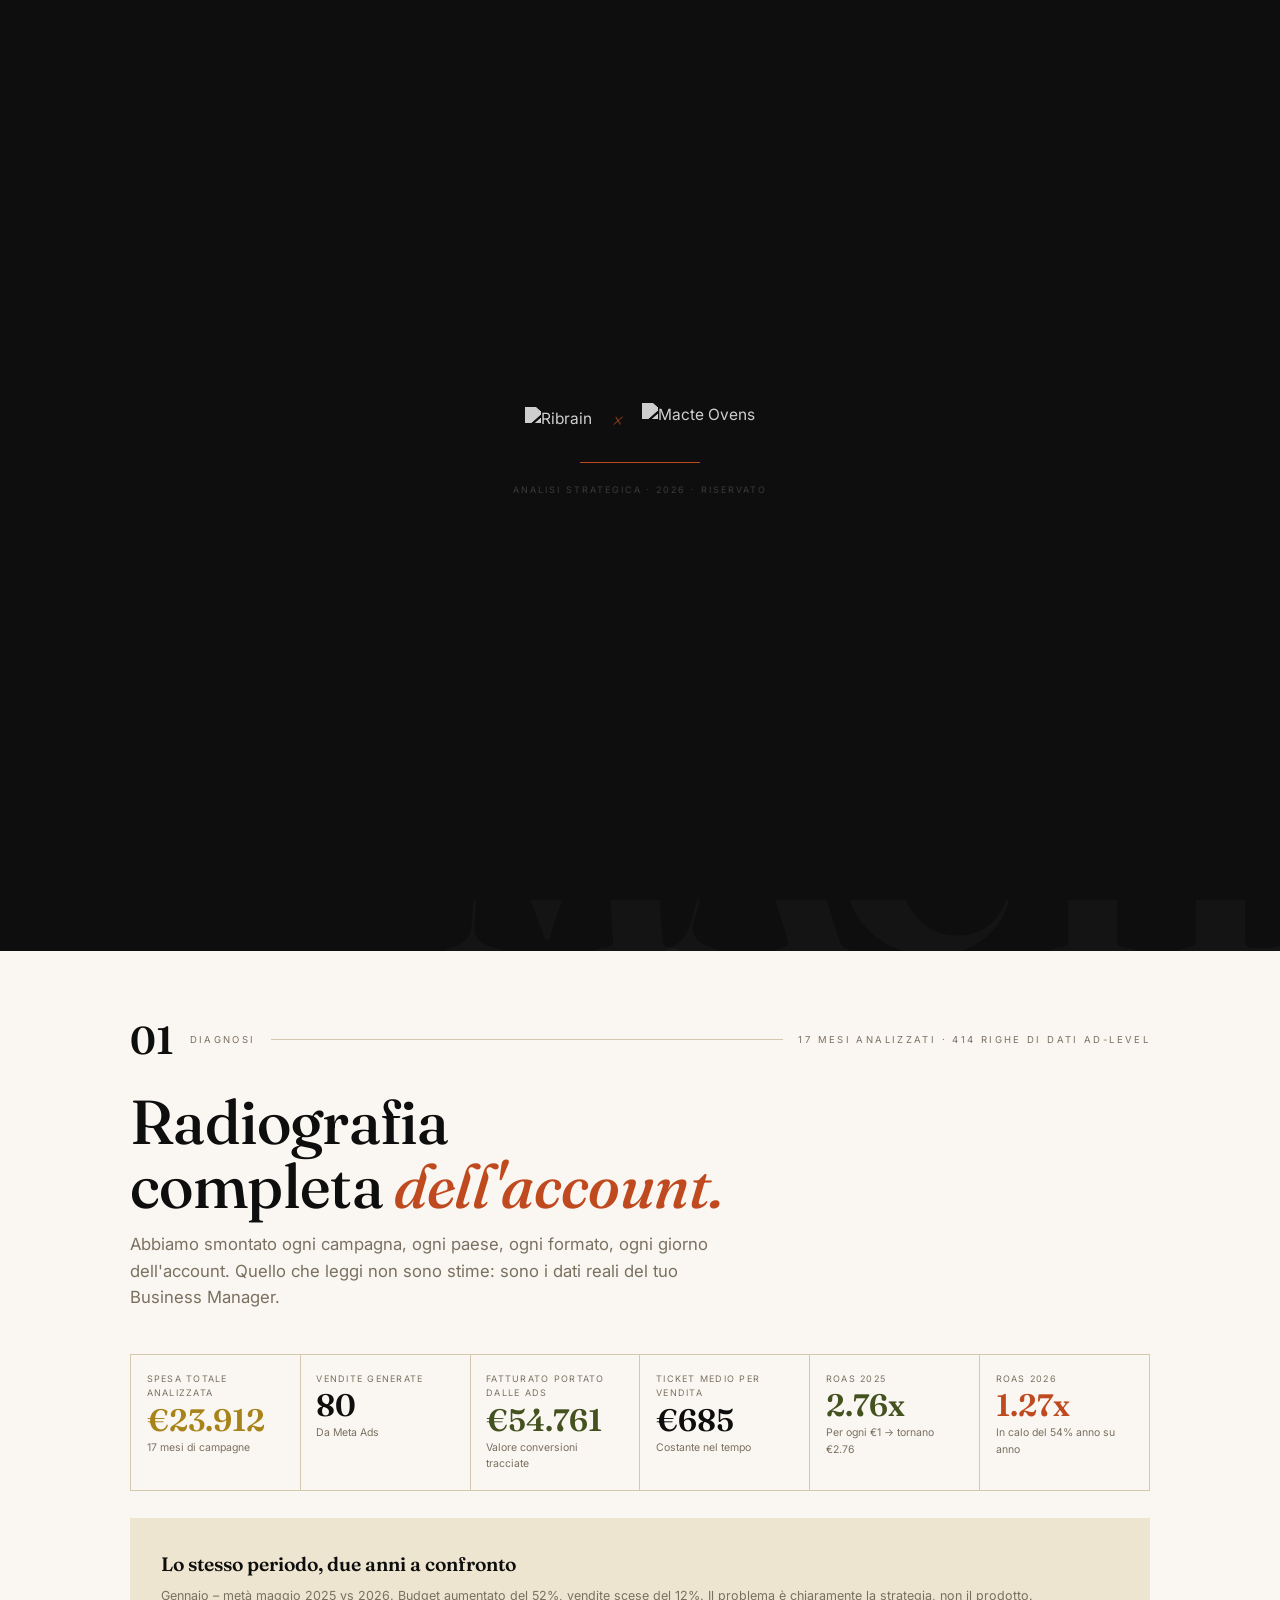
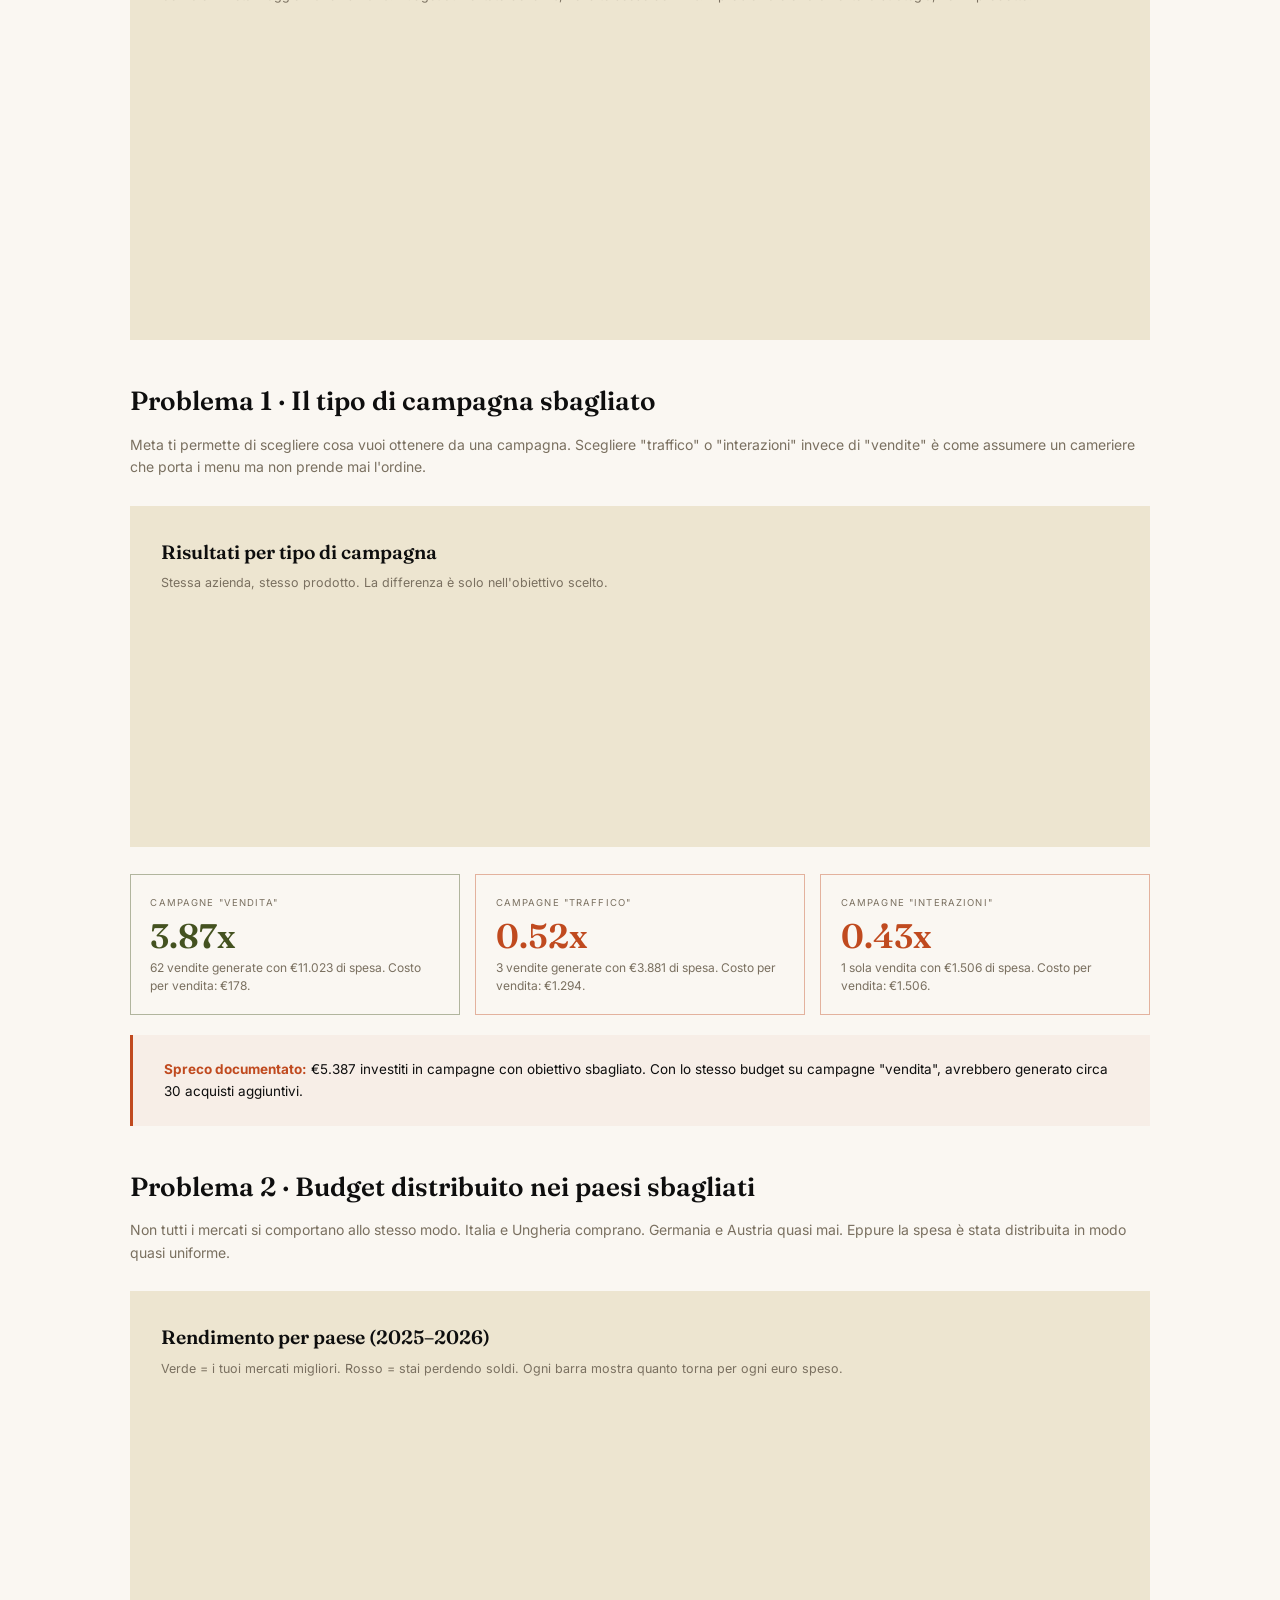
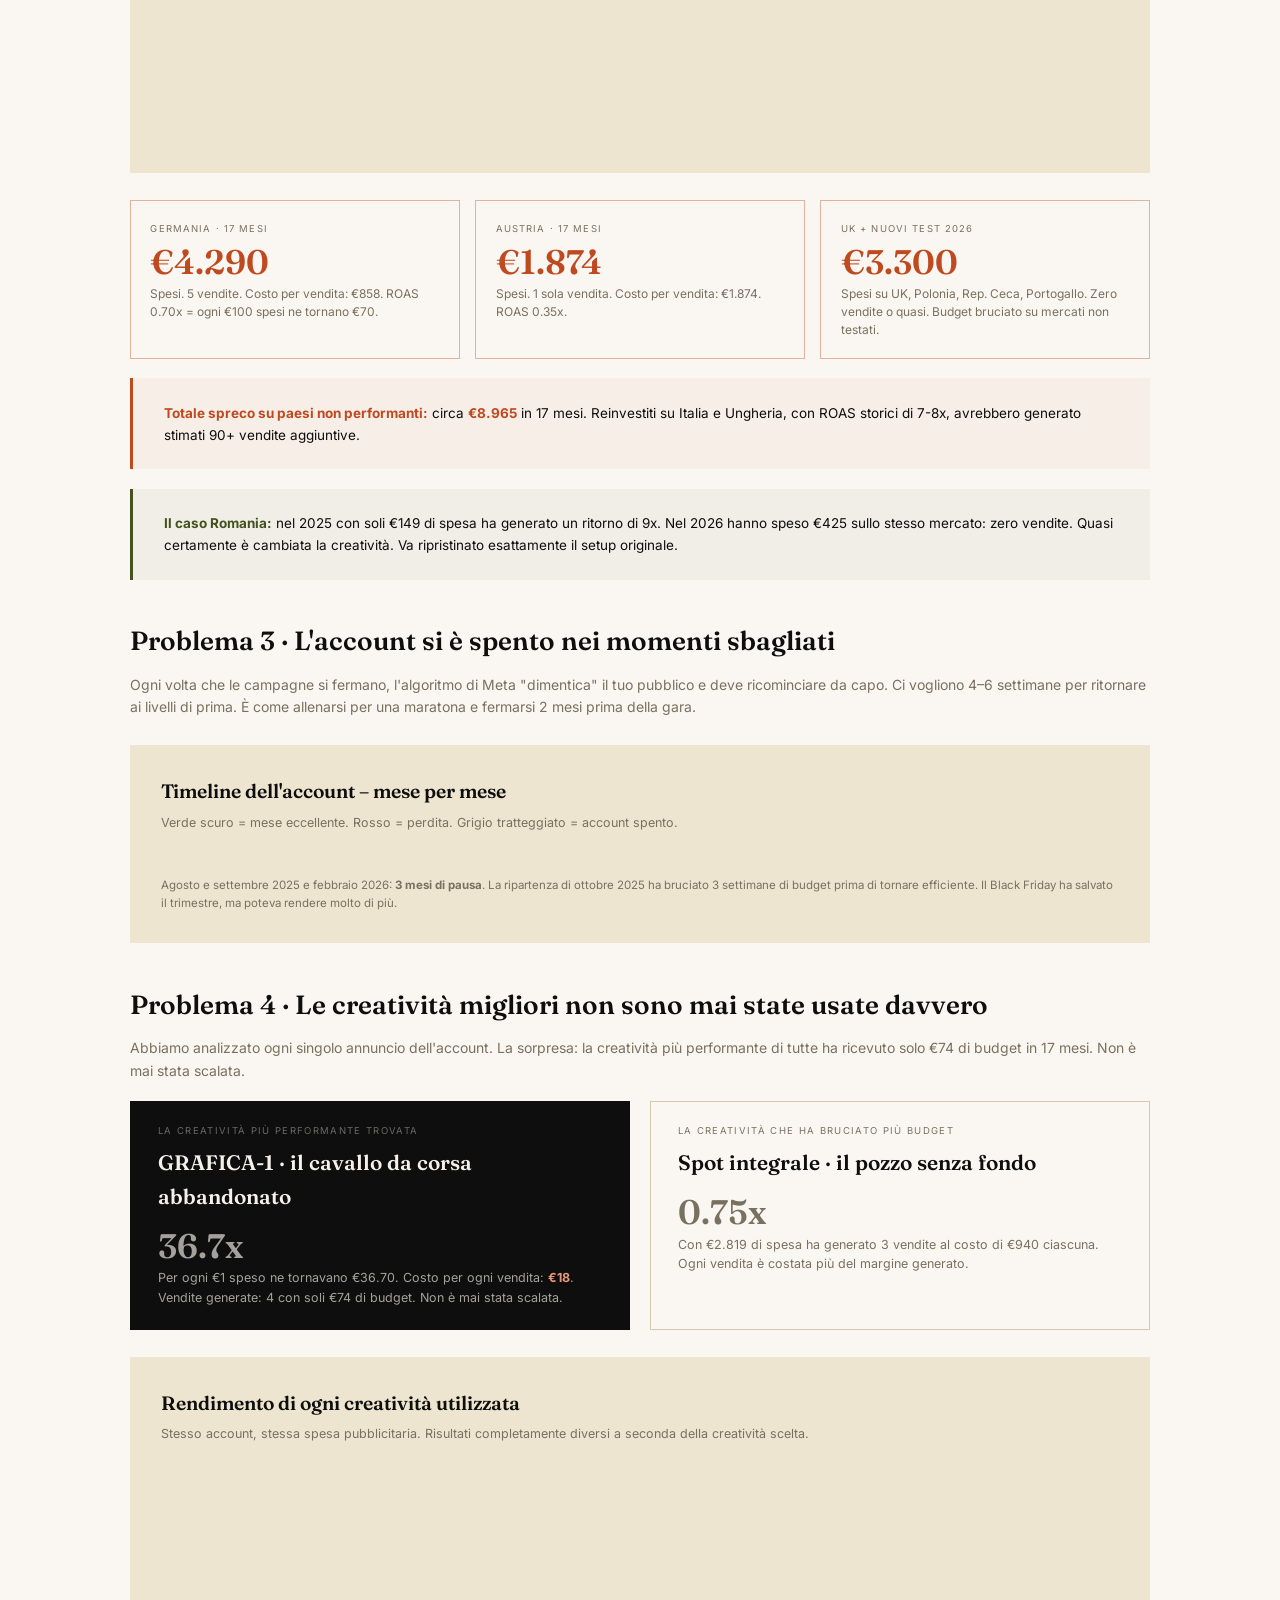
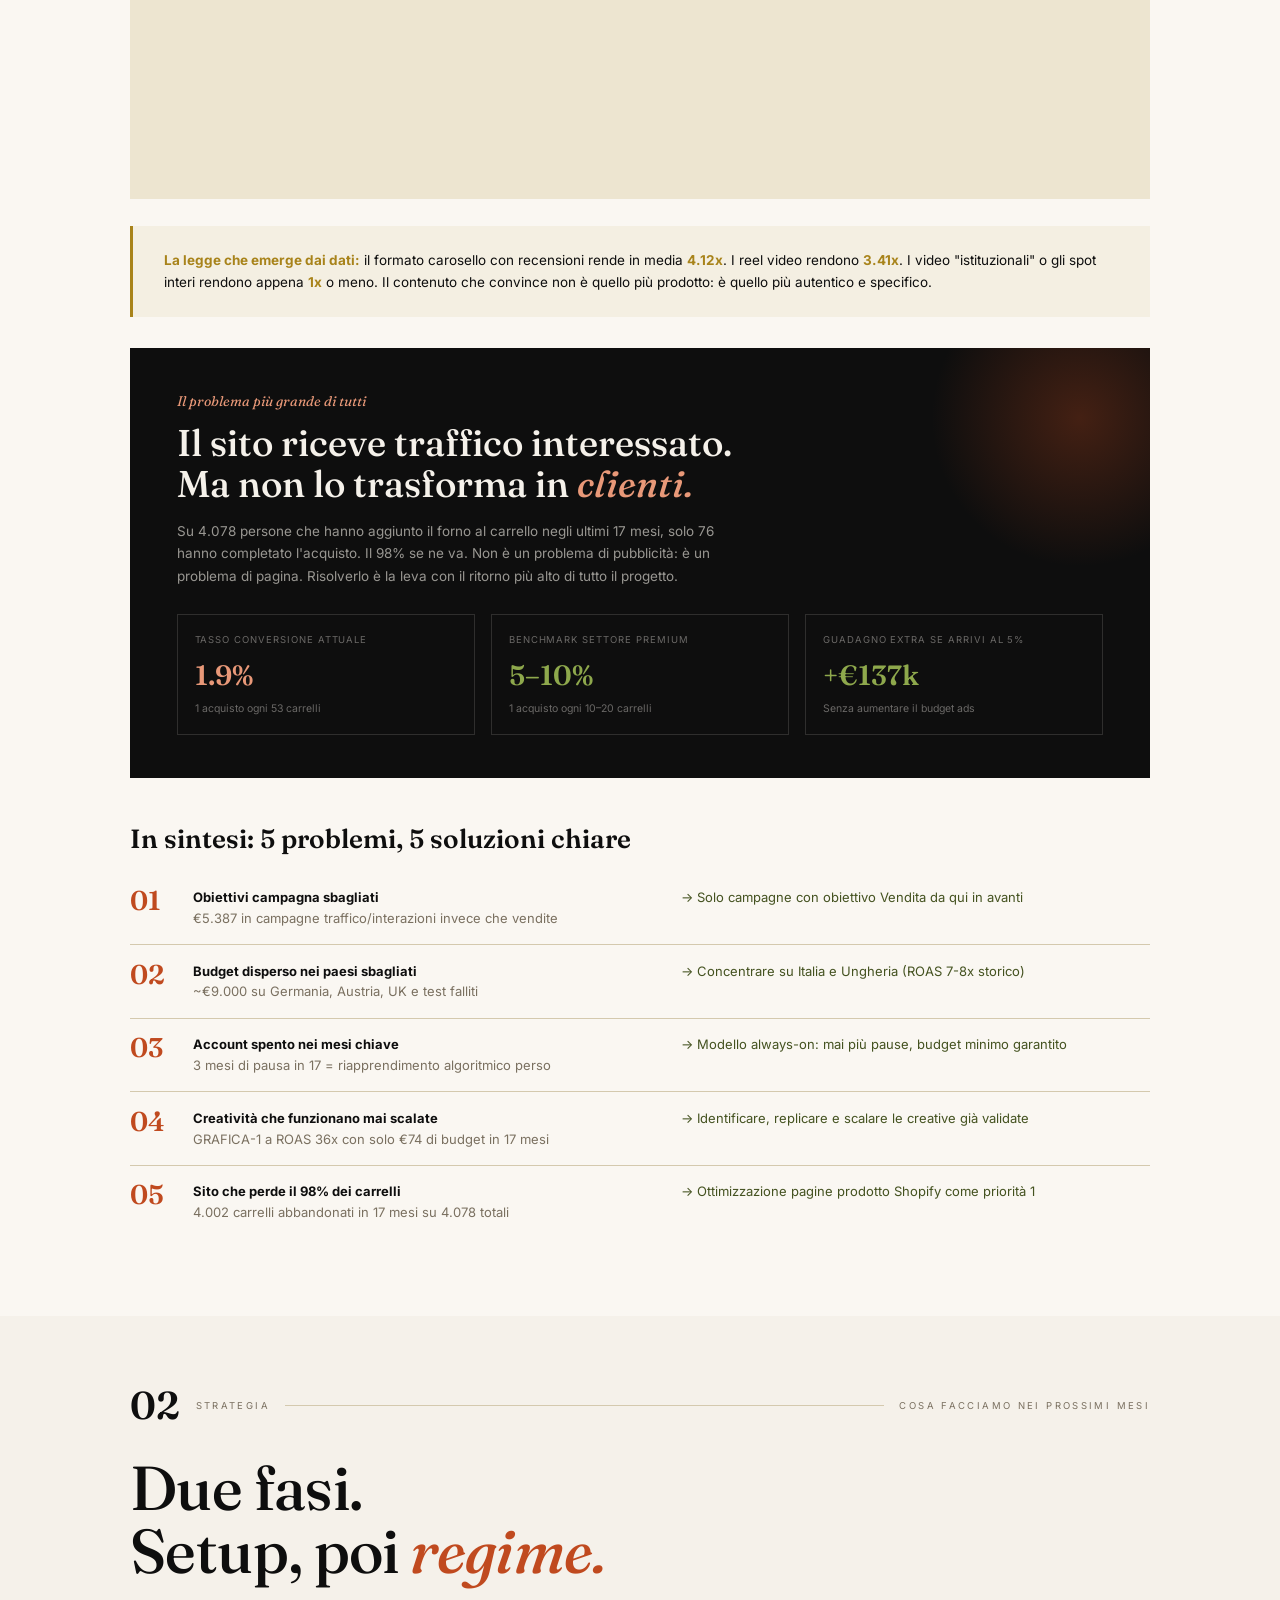
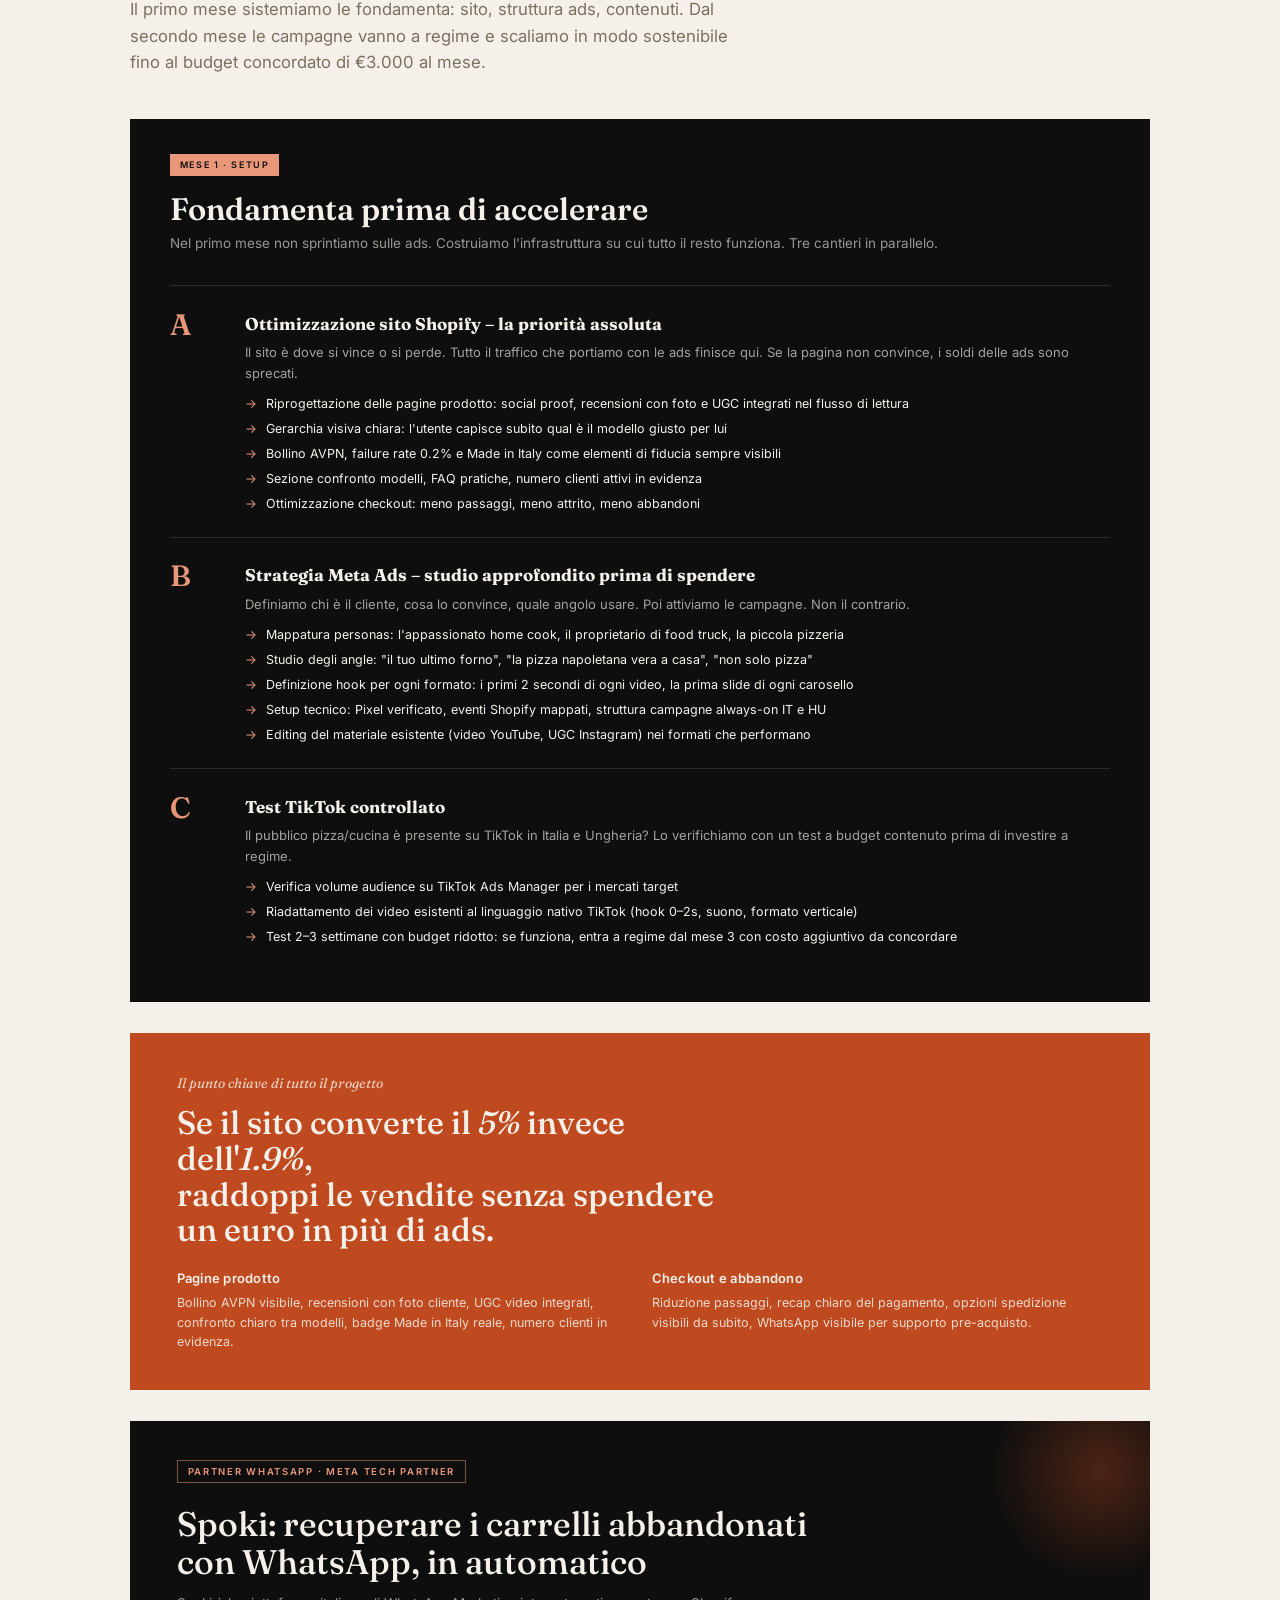
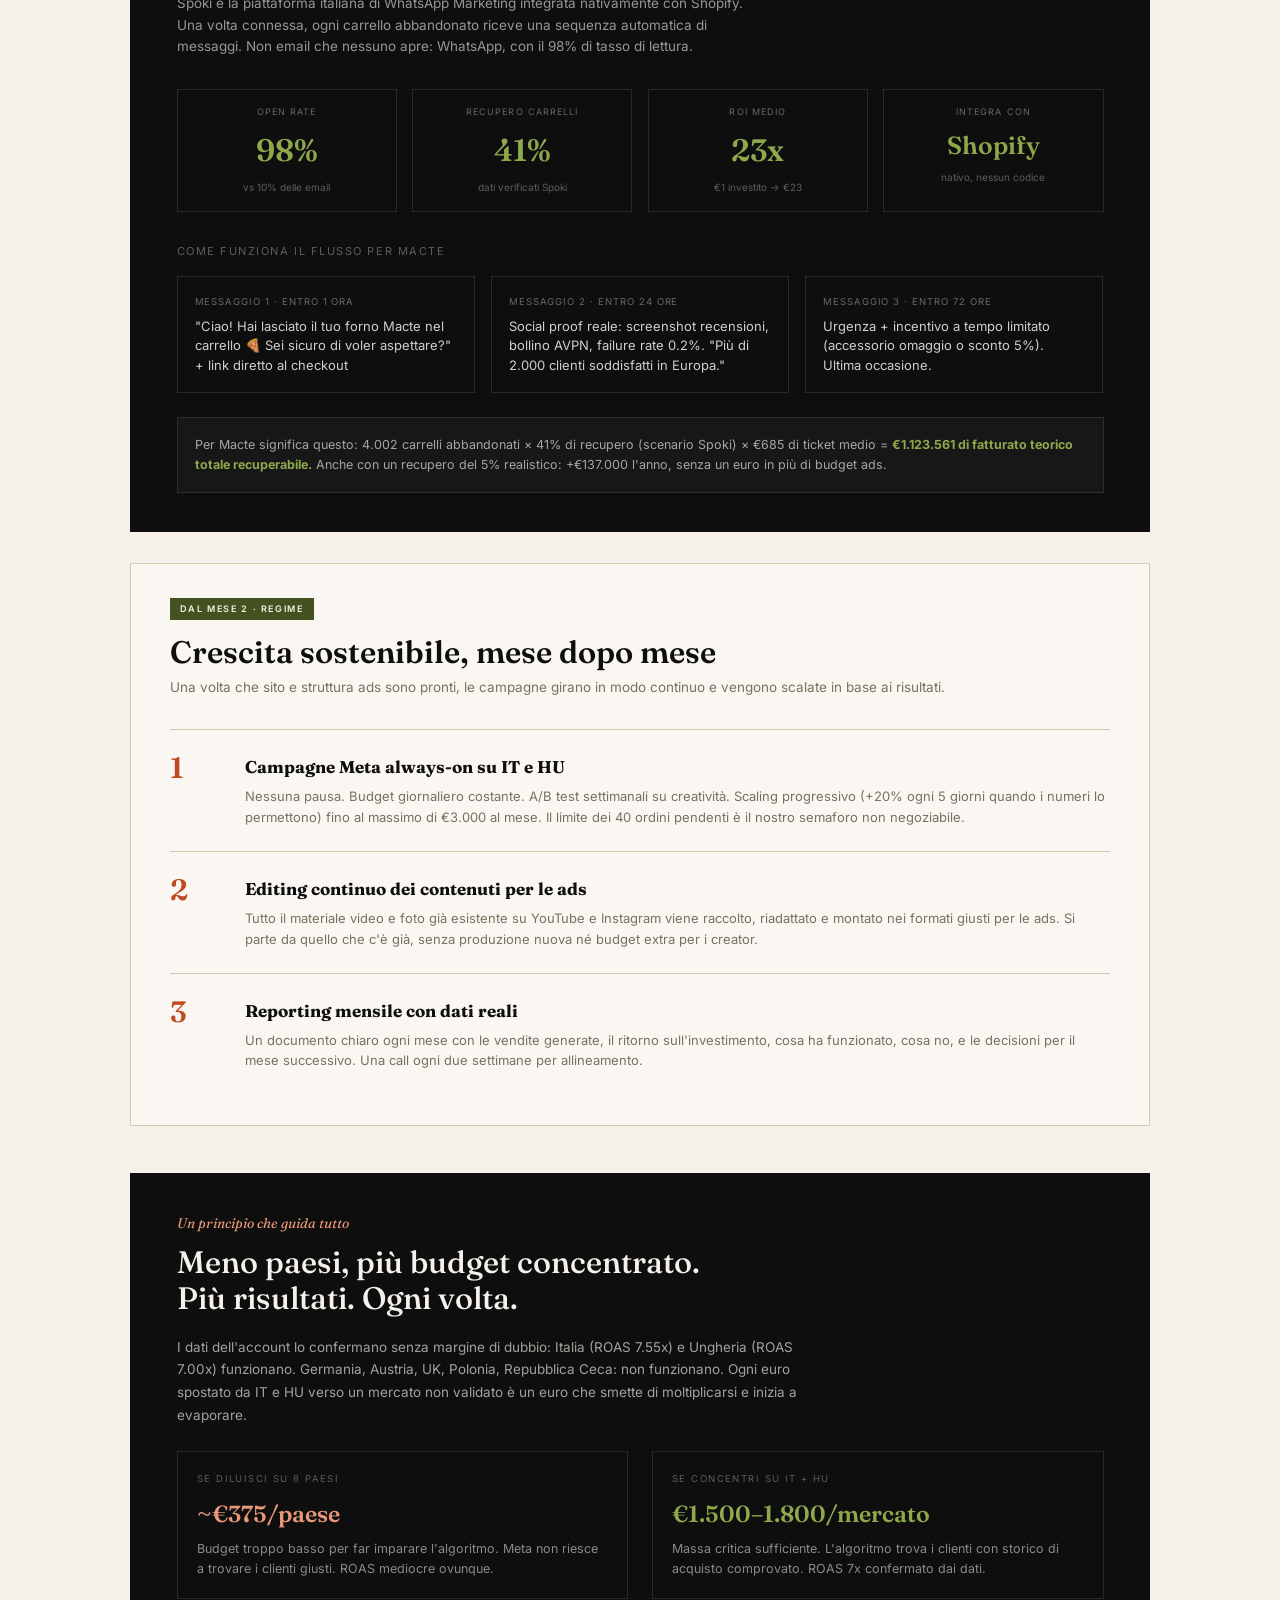
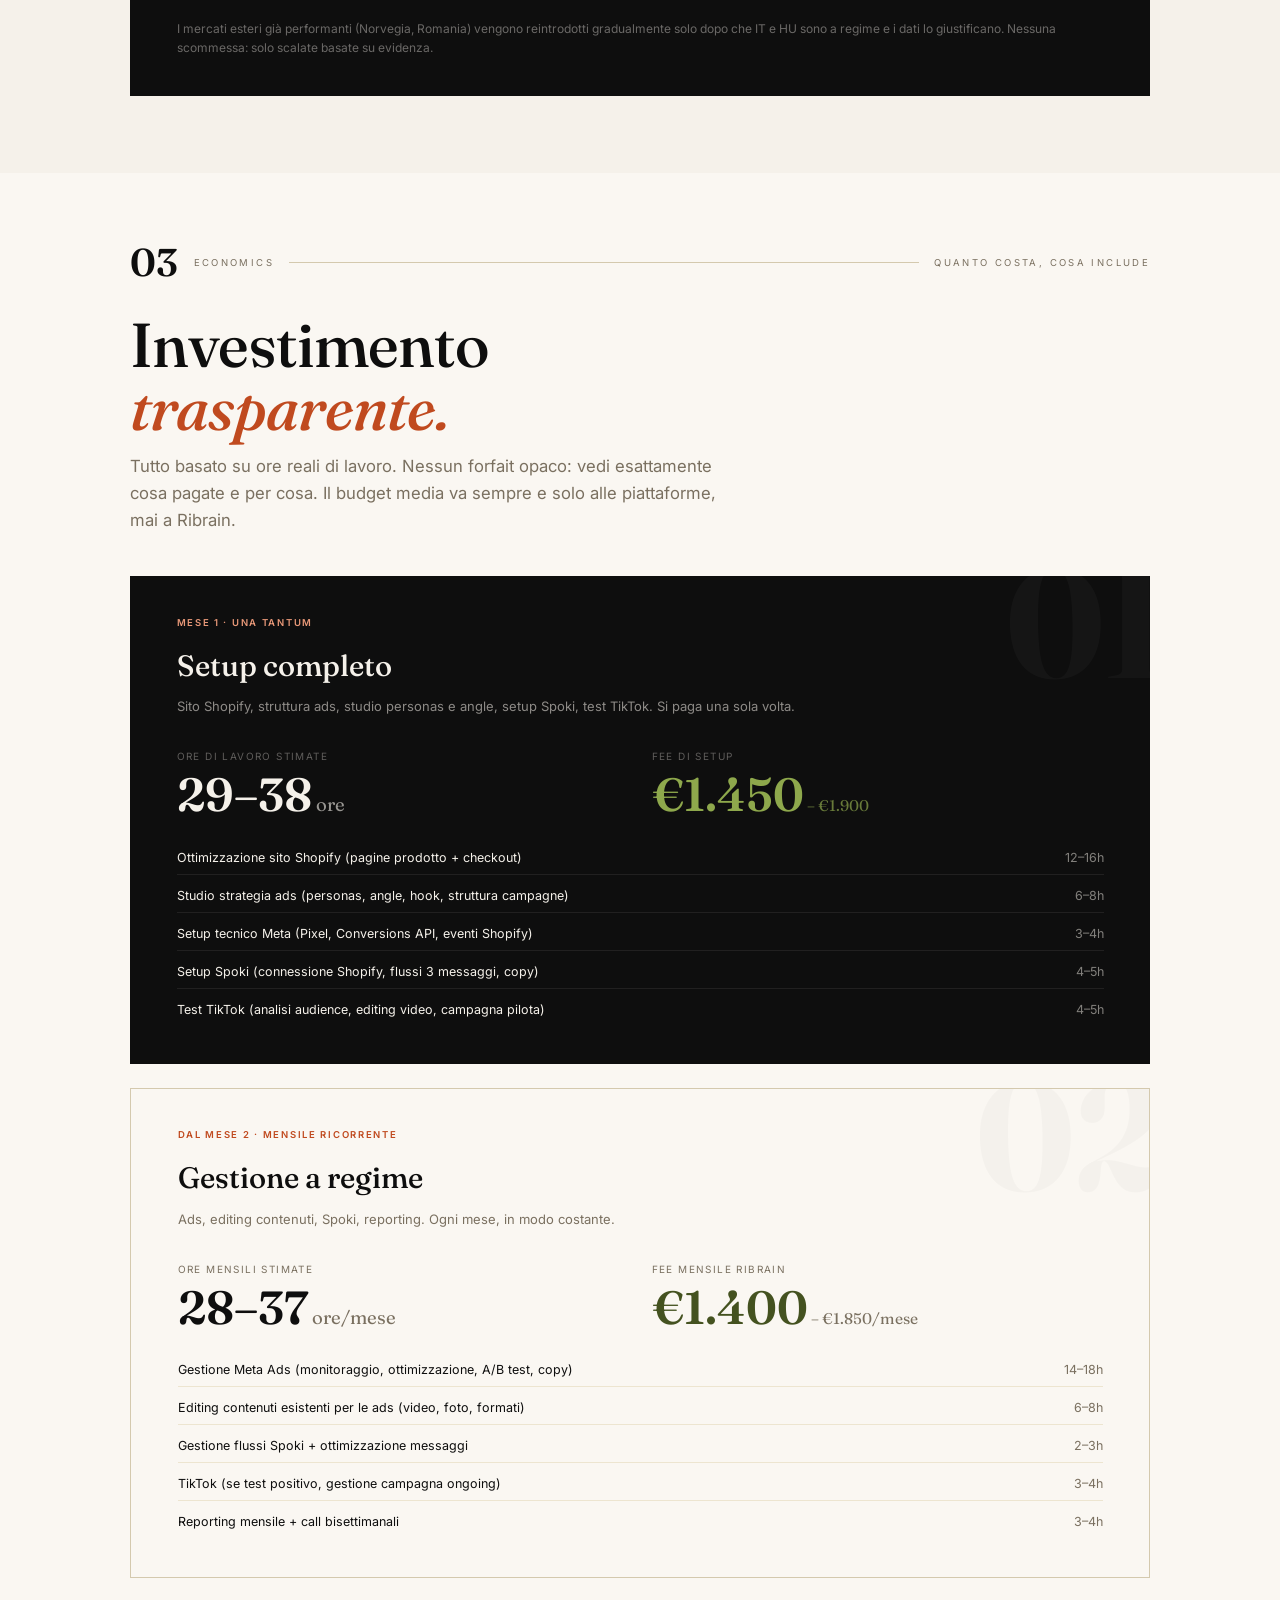
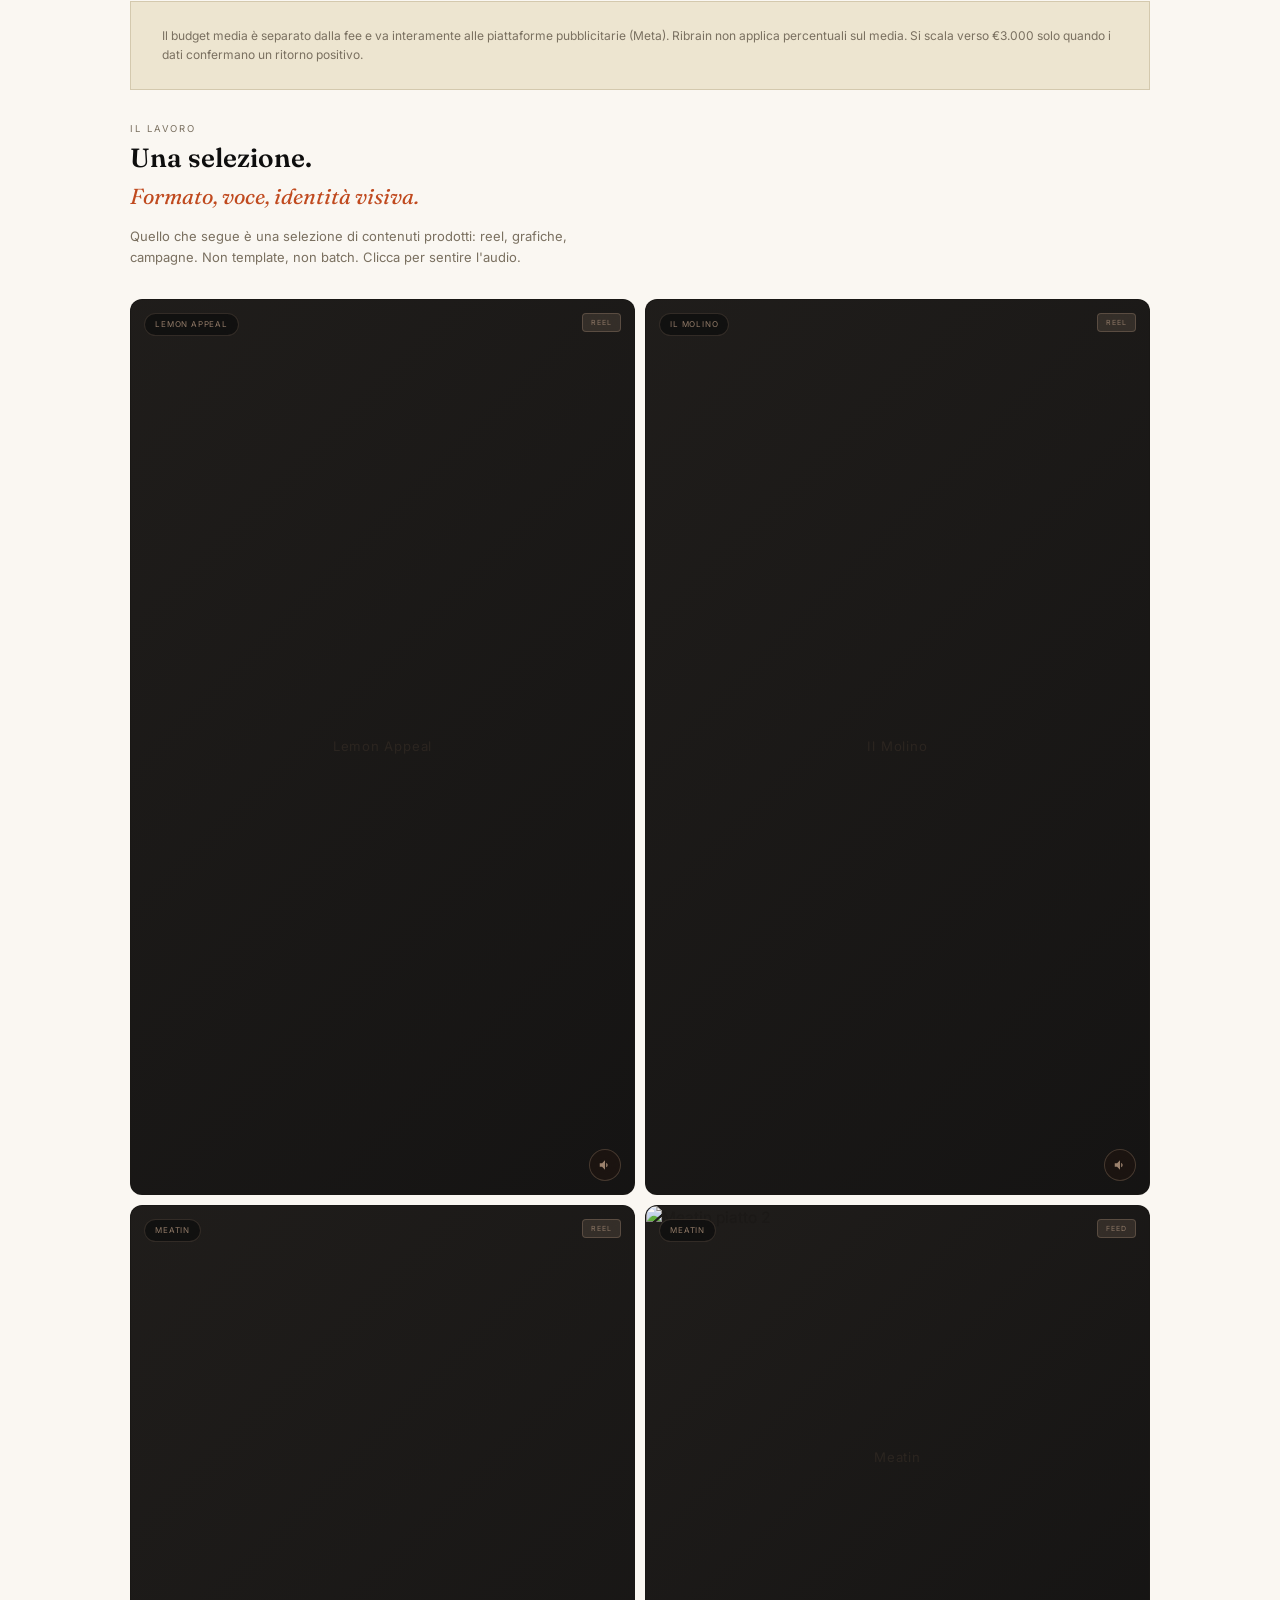
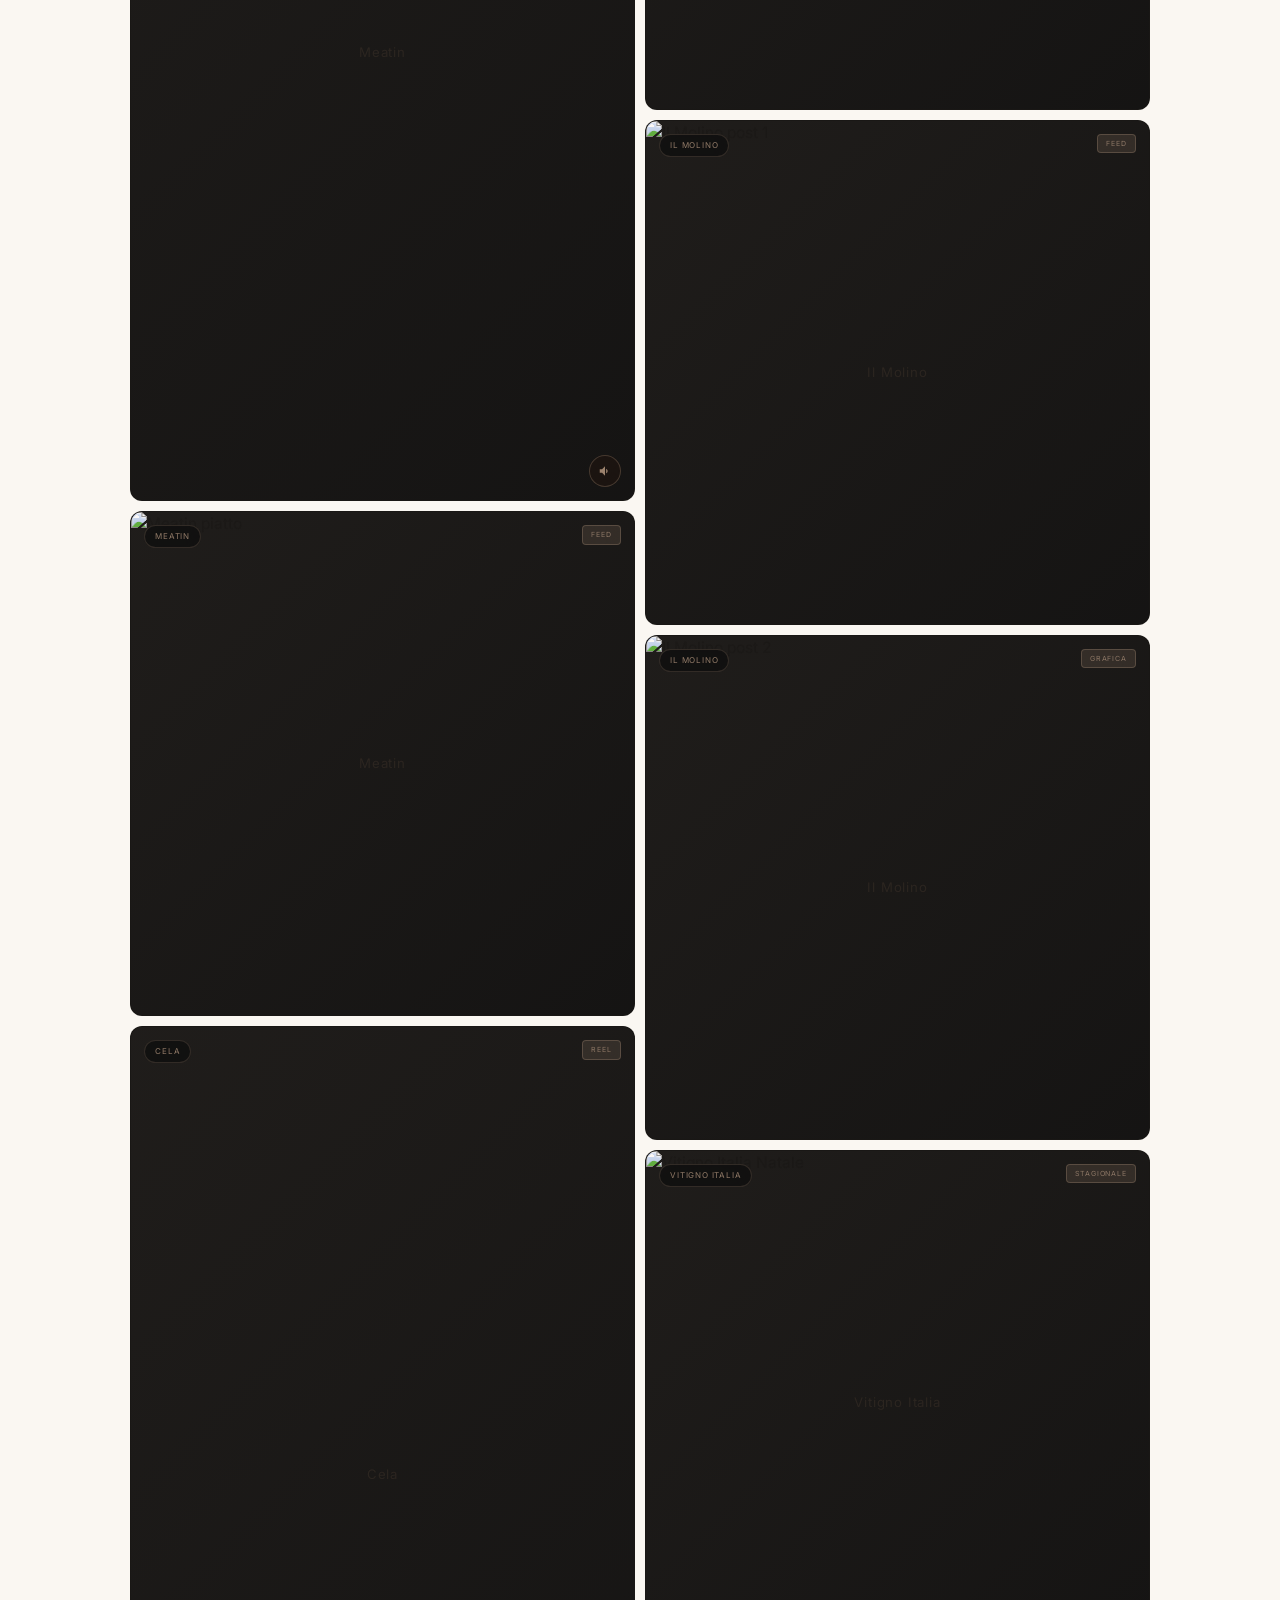
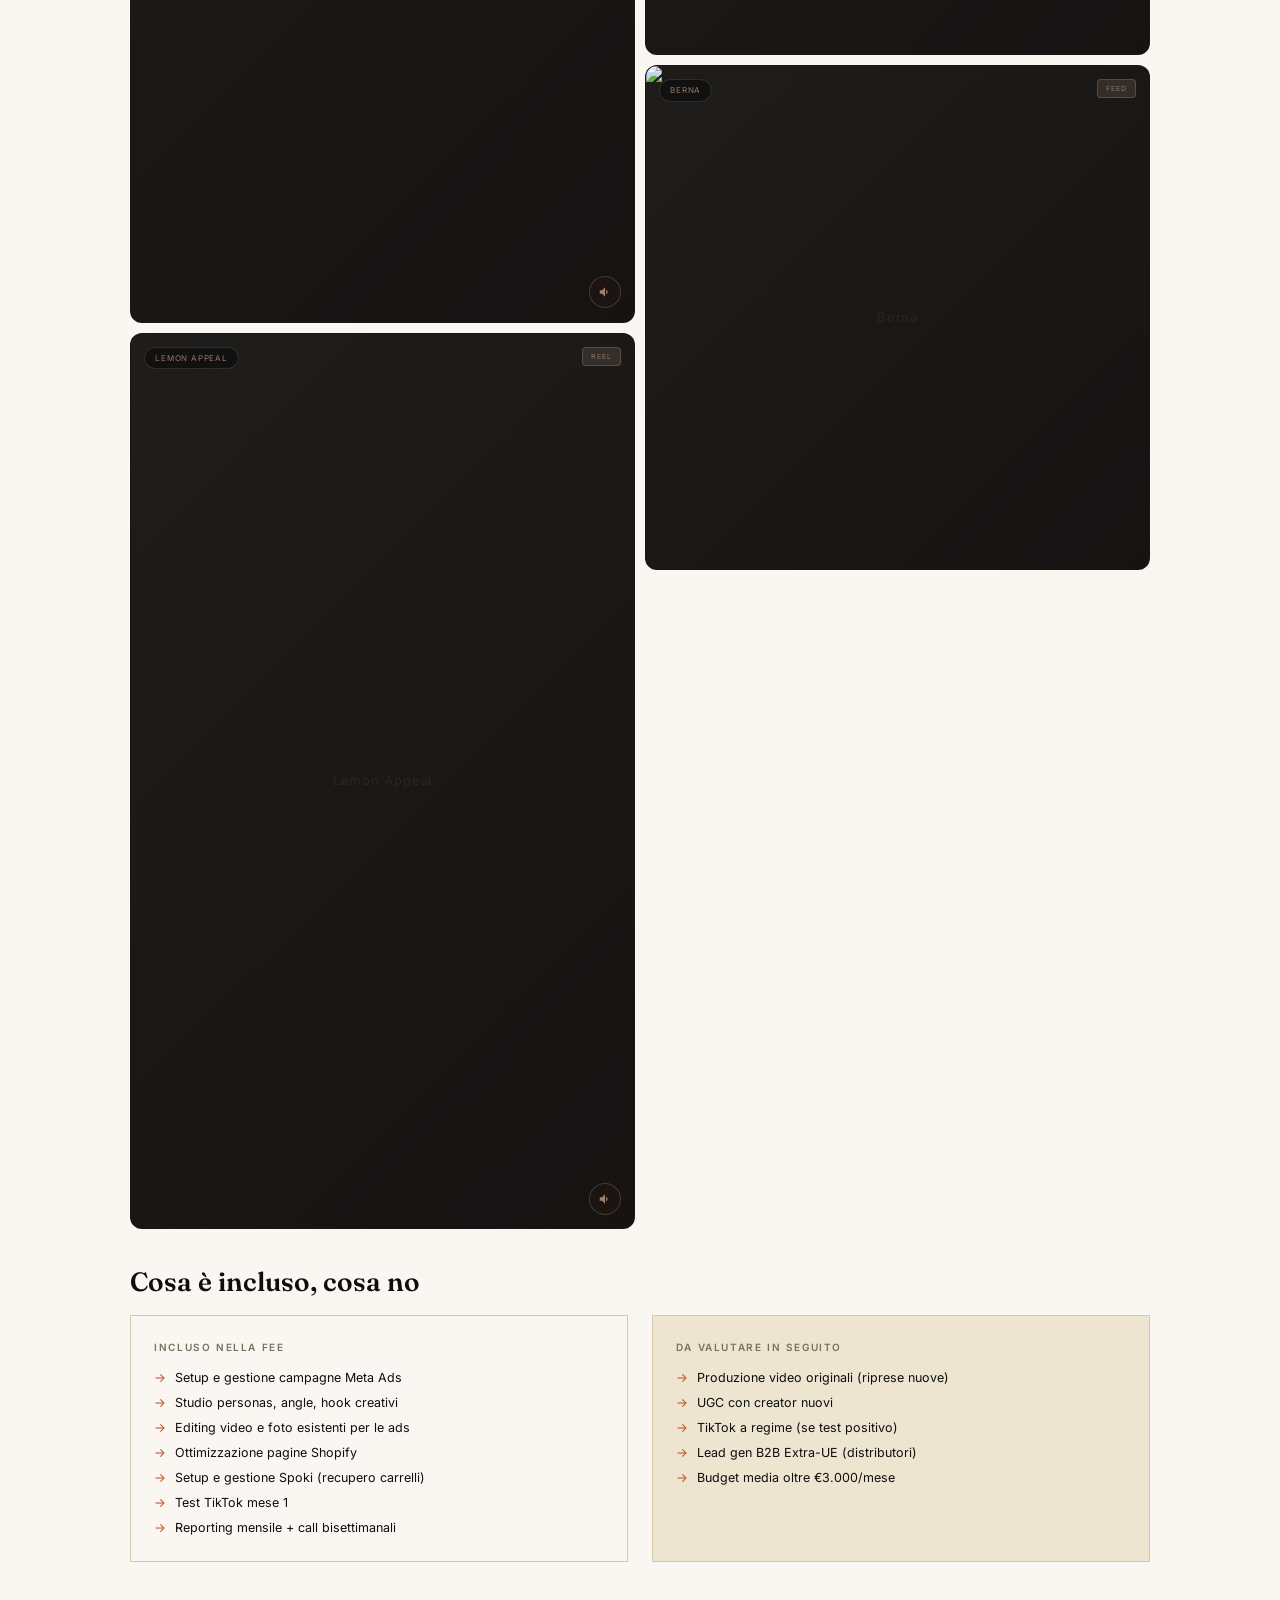
==== commit b548ebc9: "Add files via upload" ====
--- a/index.html
+++ b/index.html
@@ -33,7 +33,14 @@
 
 /* NAV */
 .nav{position:sticky;top:0;z-index:100;background:var(--ink);color:var(--cream);padding:.65rem 2rem;display:flex;justify-content:space-between;align-items:center}
-.nav-brand{font-family:'Fraunces',serif;font-size:.95rem;font-weight:600;letter-spacing:.02em}
+.nav-brand{display:flex;align-items:center;gap:.75rem}
+.nav-brand img{height:22px;width:auto;display:block}
+.nav-sep{color:rgba(245,241,234,.25);font-size:.85rem}
+.ldr-logos{display:flex;align-items:center;gap:1.25rem;margin-bottom:.25rem}
+.ldr-logos img{display:block}
+.ldr-logos .ldr-x{color:var(--rust);font-size:1.4rem;font-family:'Fraunces',serif;font-style:italic;opacity:.7}
+.footer-logos{display:flex;align-items:center;gap:1.25rem;margin-bottom:.65rem}
+.footer-logos img{display:block;opacity:.7;filter:brightness(0) invert(1)}
 .nav-links{display:flex}
 .nav-links a{color:rgba(245,241,234,.45);text-decoration:none;font-size:10.5px;letter-spacing:.14em;text-transform:uppercase;padding:.45rem 1rem;transition:color .2s}
 .nav-links a:hover,.nav-links a.on{color:var(--rust-s)}
@@ -231,10 +238,10 @@
 
 <!-- LOADER -->
 <div id="loader" aria-hidden="true">
-  <div class="ldr-mark">
-    <span>Ribrain</span>
+  <div class="ldr-logos">
+    <img src="https://www.ribrainstudio.com/wp-content/uploads/2025/01/Logo_ribrain_Nero.svg" alt="Ribrain" style="height:28px;filter:brightness(0) invert(1);opacity:.8">
     <span class="ldr-x">×</span>
-    <span class="ldr-sub">Macte Ovens</span>
+    <img src="https://macteovens.com/cdn/shop/files/Senza_titolo_Logo_Twitch_1e33f37c-f008-4e7f-ae1b-16c1f38bb9a8_540x.png?v=1708444725" alt="Macte Ovens" style="height:36px;filter:brightness(0) invert(1);opacity:.8">
   </div>
   <div class="ldr-bar"></div>
   <div class="ldr-cap">Analisi strategica · 2026 · Riservato</div>
@@ -244,7 +251,11 @@
 <div id="cur" aria-hidden="true"></div>
 
 <nav class="nav">
-  <span class="nav-brand">Ribrain × Macte Ovens</span>
+  <div class="nav-brand">
+    <img src="https://www.ribrainstudio.com/wp-content/uploads/2025/01/Logo_ribrain_Nero.svg" alt="Ribrain" style="height:20px;filter:brightness(0) invert(1)">
+    <span class="nav-sep">×</span>
+    <img src="https://macteovens.com/cdn/shop/files/Senza_titolo_Logo_Twitch_1e33f37c-f008-4e7f-ae1b-16c1f38bb9a8_540x.png?v=1708444725" alt="Macte Ovens" style="height:28px;filter:brightness(0) invert(1)">
+  </div>
   <div class="nav-links">
     <a href="#cover">Intro</a>
     <a href="#diagnosi">Diagnosi</a>
@@ -256,7 +267,11 @@
 <!-- COVER -->
 <section class="pg cover" id="cover">
   <div class="pw">
-    <p class="cv-pre">Analisi & proposta strategica · maggio 2026</p>
+    <p class="cv-pre" style="display:flex;align-items:center;gap:.75rem">
+      <img src="https://www.ribrainstudio.com/wp-content/uploads/2025/01/Logo_ribrain_Nero.svg" alt="Ribrain" style="height:18px;filter:brightness(0) invert(1);opacity:.6">
+      <span style="opacity:.4">×</span>
+      <img src="https://macteovens.com/cdn/shop/files/Senza_titolo_Logo_Twitch_1e33f37c-f008-4e7f-ae1b-16c1f38bb9a8_540x.png?v=1708444725" alt="Macte Ovens" style="height:24px;filter:brightness(0) invert(1);opacity:.6">
+    </p>
     <h1>Macte<br><em>Ovens</em></h1>
     <p class="cv-sub">Abbiamo analizzato 17 mesi di campagne pubblicitarie, 414 righe di dati e tutto l'account Meta. Ecco cosa abbiamo trovato, e cosa facciamo.</p>
     <div class="cv-meta">
@@ -810,6 +825,46 @@
           </div>
           <div class="bt-brand-tag">Meatin</div><div class="bt-type-tag">Feed</div>
           <div class="bt-overlay"><div class="bt-caption">Materia prima e tecnica</div><div class="bt-desc">Food photography · Dettaglio</div></div>
+        </div>
+
+        <!-- IL MOLINO: immagine 1 -->
+        <div class="bento-tile" data-brand="molino">
+          <div class="bt-img r-sq">
+            <img src="https://raw.githubusercontent.com/michele-riccio/orbis/main/portfolio/molino1.png" alt="Il Molino post 1" loading="lazy">
+            <div class="bt-placeholder"><div class="bt-ph-label">Il Molino</div></div>
+          </div>
+          <div class="bt-brand-tag">Il Molino</div><div class="bt-type-tag">Feed</div>
+          <div class="bt-overlay"><div class="bt-caption">Identità visiva</div><div class="bt-desc">Social post · Instagram</div></div>
+        </div>
+
+        <!-- IL MOLINO: immagine 2 -->
+        <div class="bento-tile" data-brand="molino">
+          <div class="bt-img r-sq">
+            <img src="https://raw.githubusercontent.com/michele-riccio/orbis/main/portfolio/molino2.png" alt="Il Molino post 2" loading="lazy">
+            <div class="bt-placeholder"><div class="bt-ph-label">Il Molino</div></div>
+          </div>
+          <div class="bt-brand-tag">Il Molino</div><div class="bt-type-tag">Grafica</div>
+          <div class="bt-overlay"><div class="bt-caption">Brand in pagina</div><div class="bt-desc">Social post · Instagram</div></div>
+        </div>
+
+        <!-- VITIGNO ITALIA: feste natalizie -->
+        <div class="bento-tile" data-brand="vitigno">
+          <div class="bt-img r-sq">
+            <img src="https://raw.githubusercontent.com/michele-riccio/bzarhotel/main/portfolio/Feste-Natalizie-2018_Vitigno.png" alt="Vitigno Italia Natale" loading="lazy">
+            <div class="bt-placeholder"><div class="bt-ph-label">Vitigno Italia</div></div>
+          </div>
+          <div class="bt-brand-tag">Vitigno Italia</div><div class="bt-type-tag">Stagionale</div>
+          <div class="bt-overlay"><div class="bt-caption">Feste Natalizie 2018</div><div class="bt-desc">Campagna stagionale · Facebook & Instagram</div></div>
+        </div>
+
+        <!-- BERNA -->
+        <div class="bento-tile" data-brand="berna">
+          <div class="bt-img r-sq">
+            <img src="https://raw.githubusercontent.com/michele-riccio/orbis/main/portfolio/berna3.png" alt="Berna" loading="lazy">
+            <div class="bt-placeholder"><div class="bt-ph-label">Berna</div></div>
+          </div>
+          <div class="bt-brand-tag">Berna</div><div class="bt-type-tag">Feed</div>
+          <div class="bt-overlay"><div class="bt-caption">Comunicazione visiva</div><div class="bt-desc">Social post · Instagram</div></div>
         </div>
 
       </div>
@@ -848,7 +903,11 @@
   <div class="fi">
     <div class="fg">
       <div><h4>Prossimi passi</h4><p>Inserire i link delle referenze Ribrain, allinearci su eventuali aggiustamenti alla proposta, e fissare la call di presentazione con Gennaro.</p></div>
-      <div><h4>Ribrain</h4><p>Strategia, ads e ottimizzazione siti per brand premium del food e dell'HoReCa. Approccio dati-first, esecuzione artigianale.</p></div>
+      <div>
+        <div class="footer-logos">
+          <img src="https://www.ribrainstudio.com/wp-content/uploads/2025/01/Logo_ribrain_Nero.svg" alt="Ribrain" style="height:22px">
+        </div>
+        <p>Strategia, ads e ottimizzazione siti per brand premium del food e dell'HoReCa. Approccio dati-first, esecuzione artigianale.</p></div>
     </div>
     <div class="fm"><span>Macte Ovens × Ribrain · Strategia 2026</span><span>Documento riservato · 20 maggio 2026</span></div>
   </div>
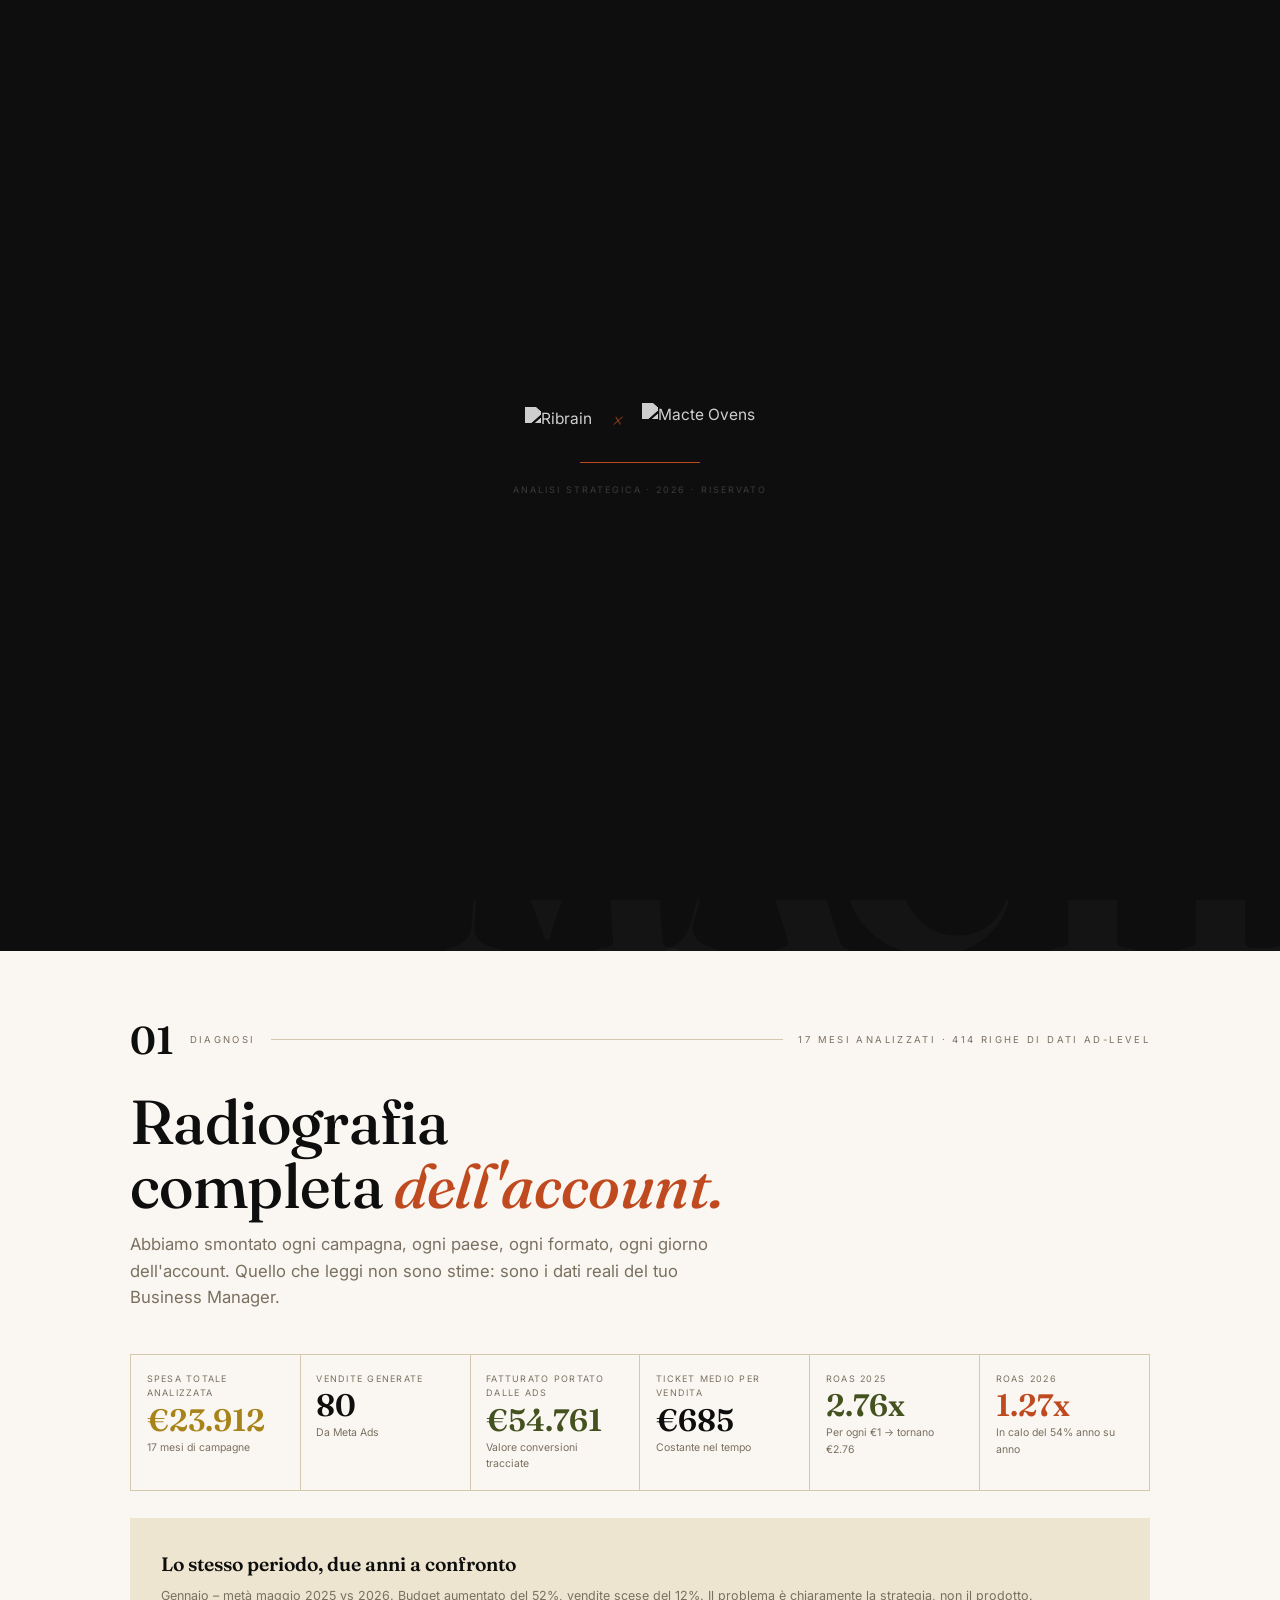
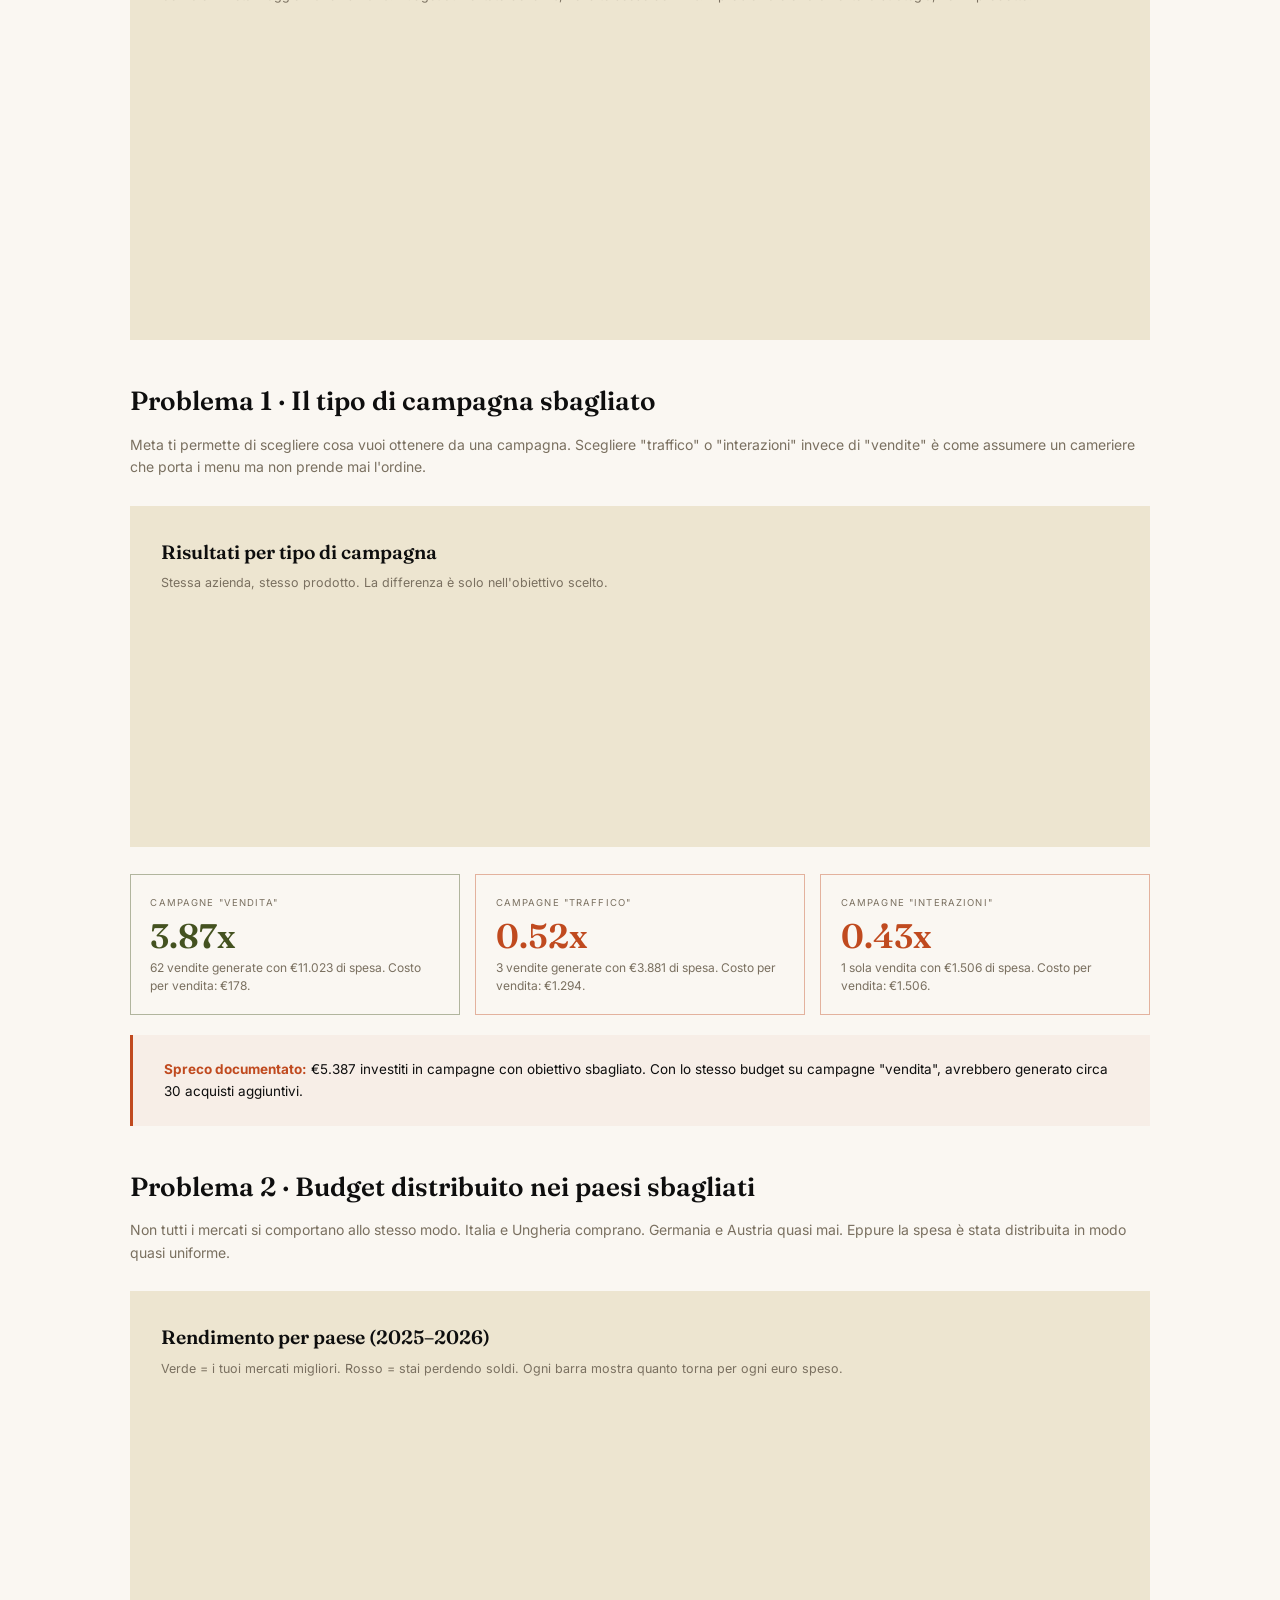
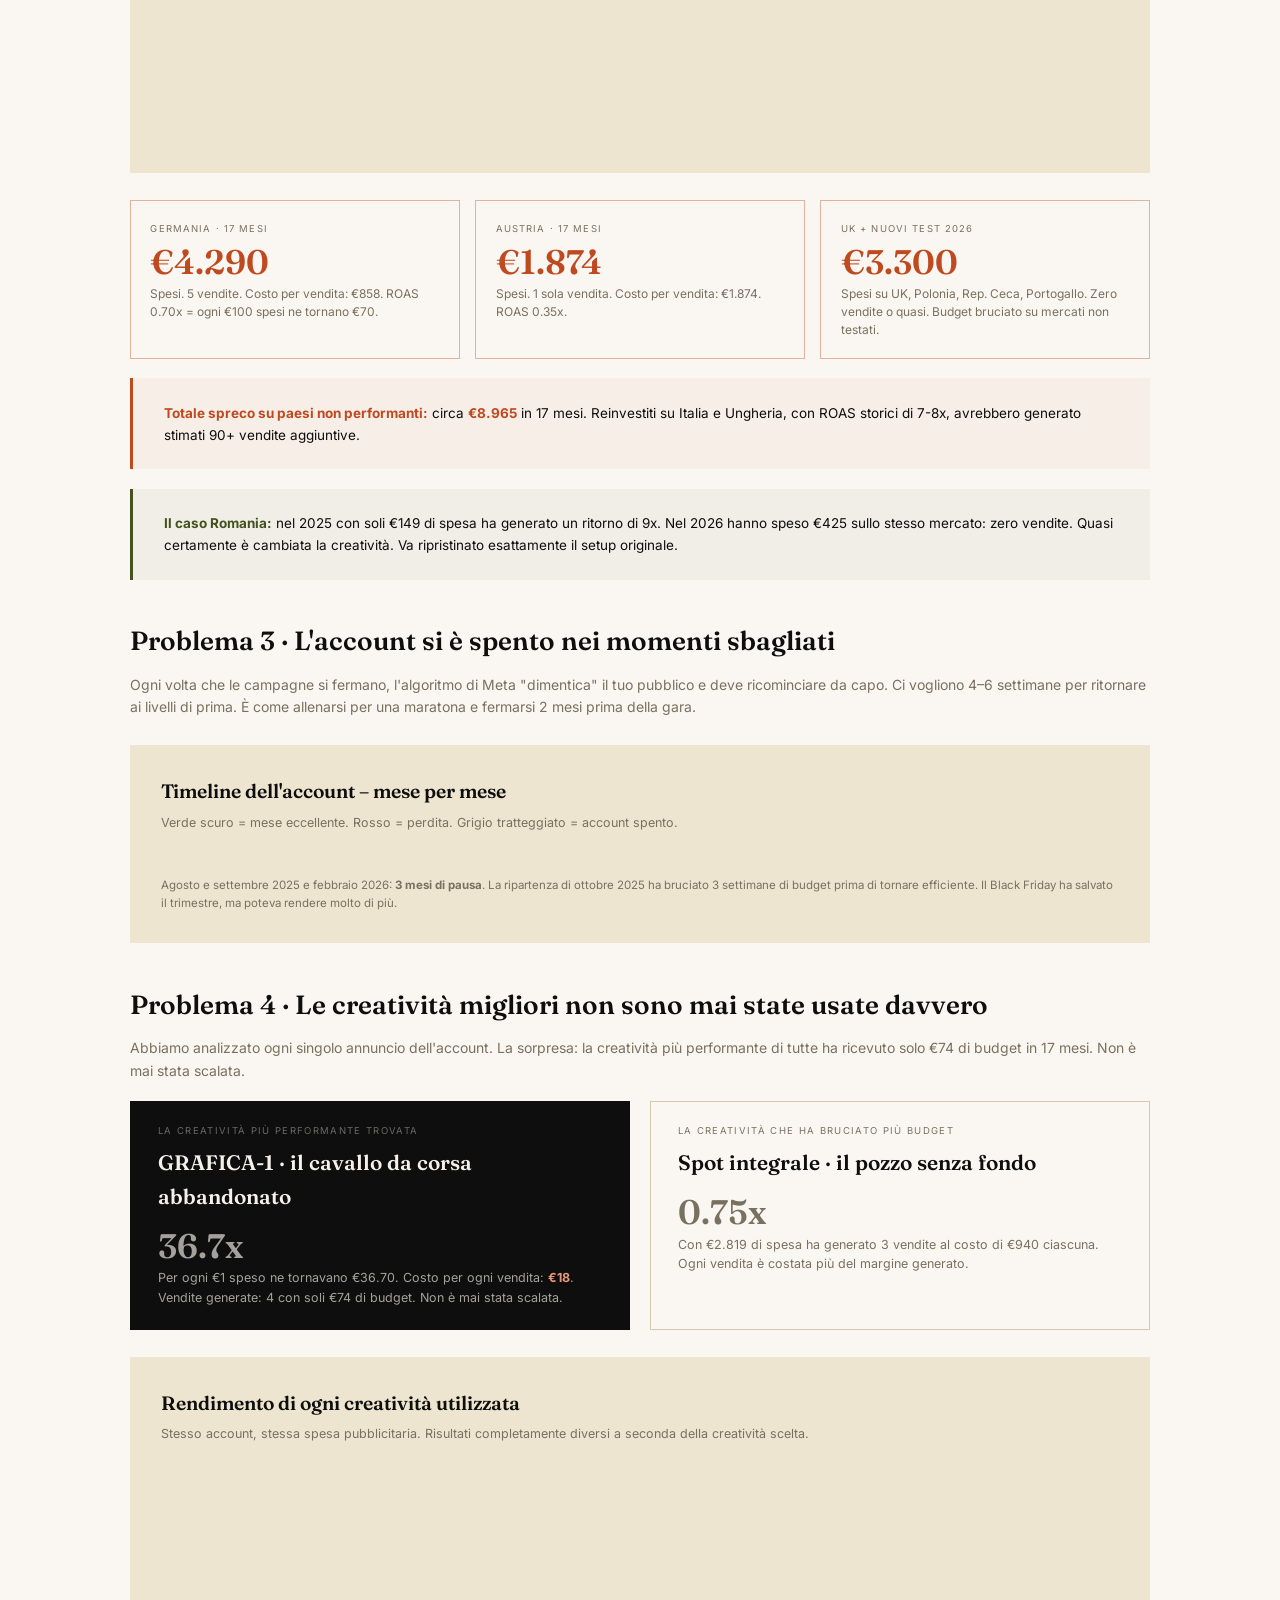
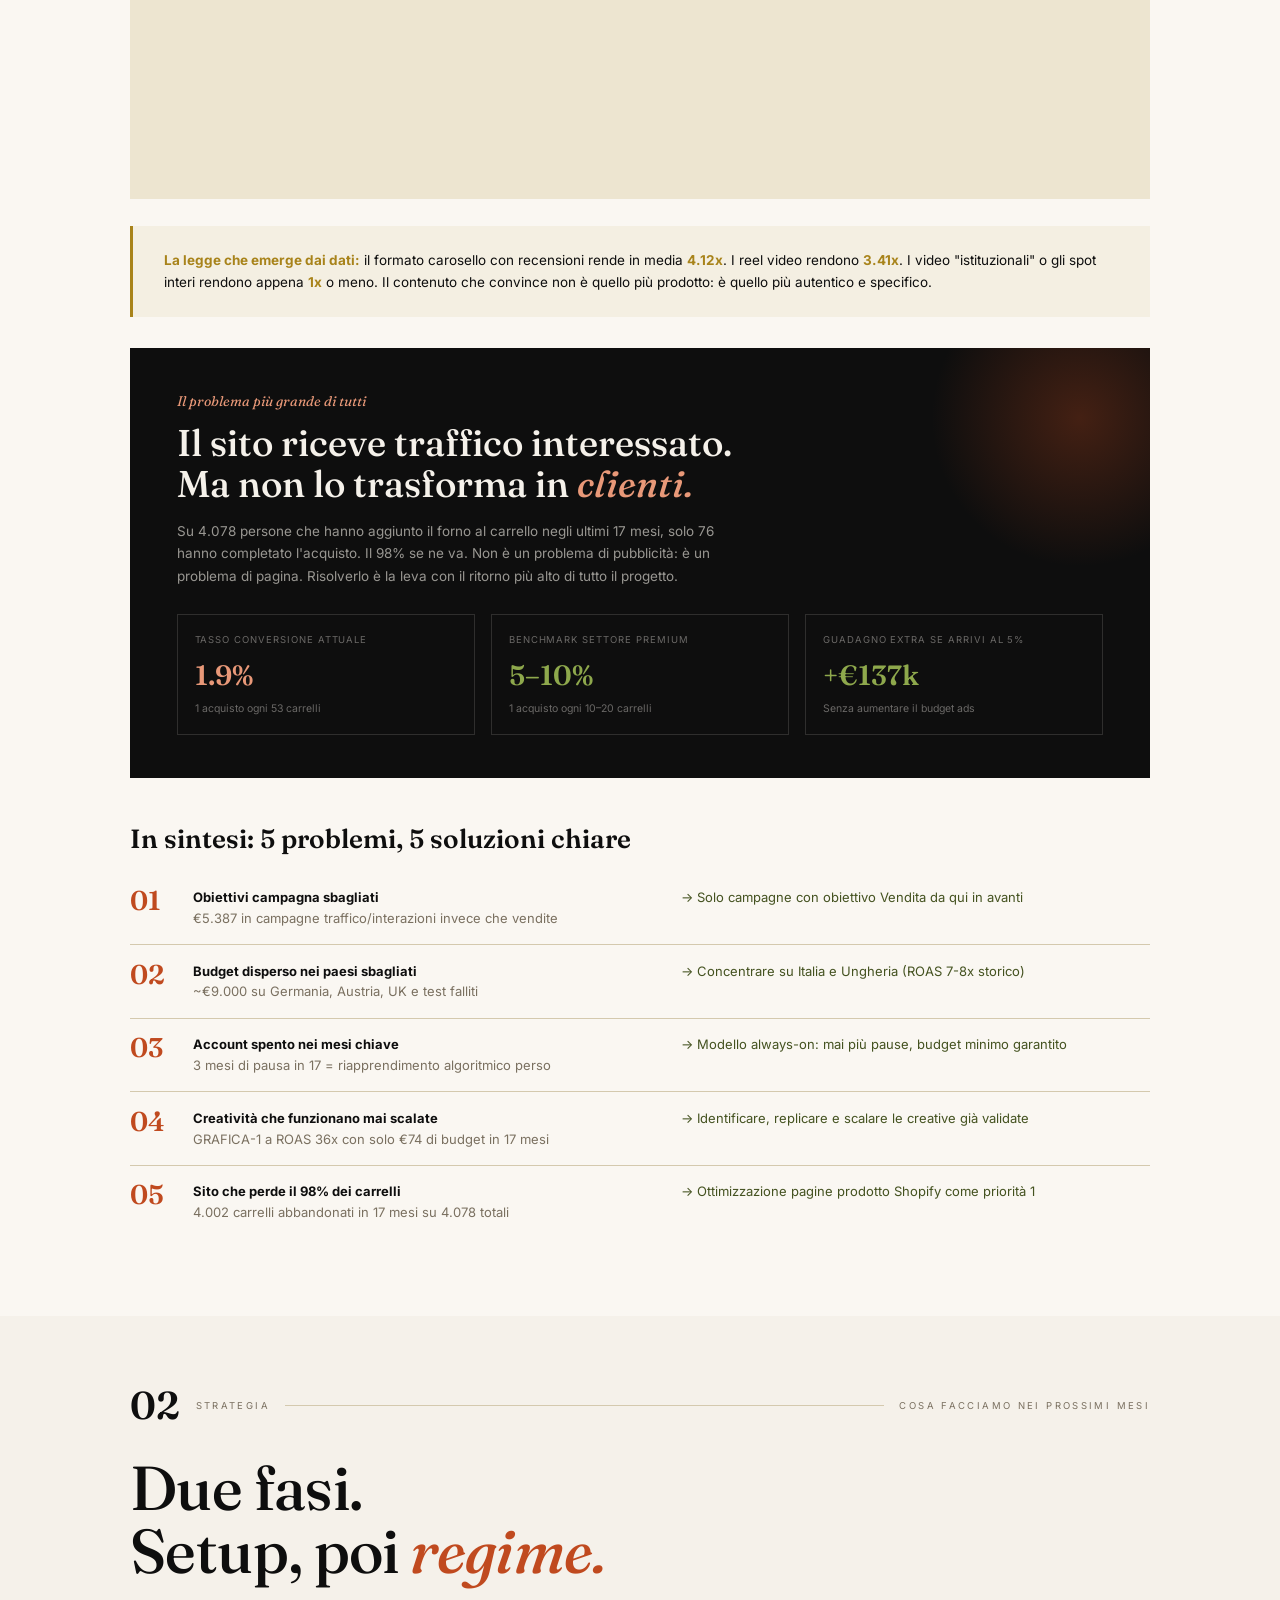
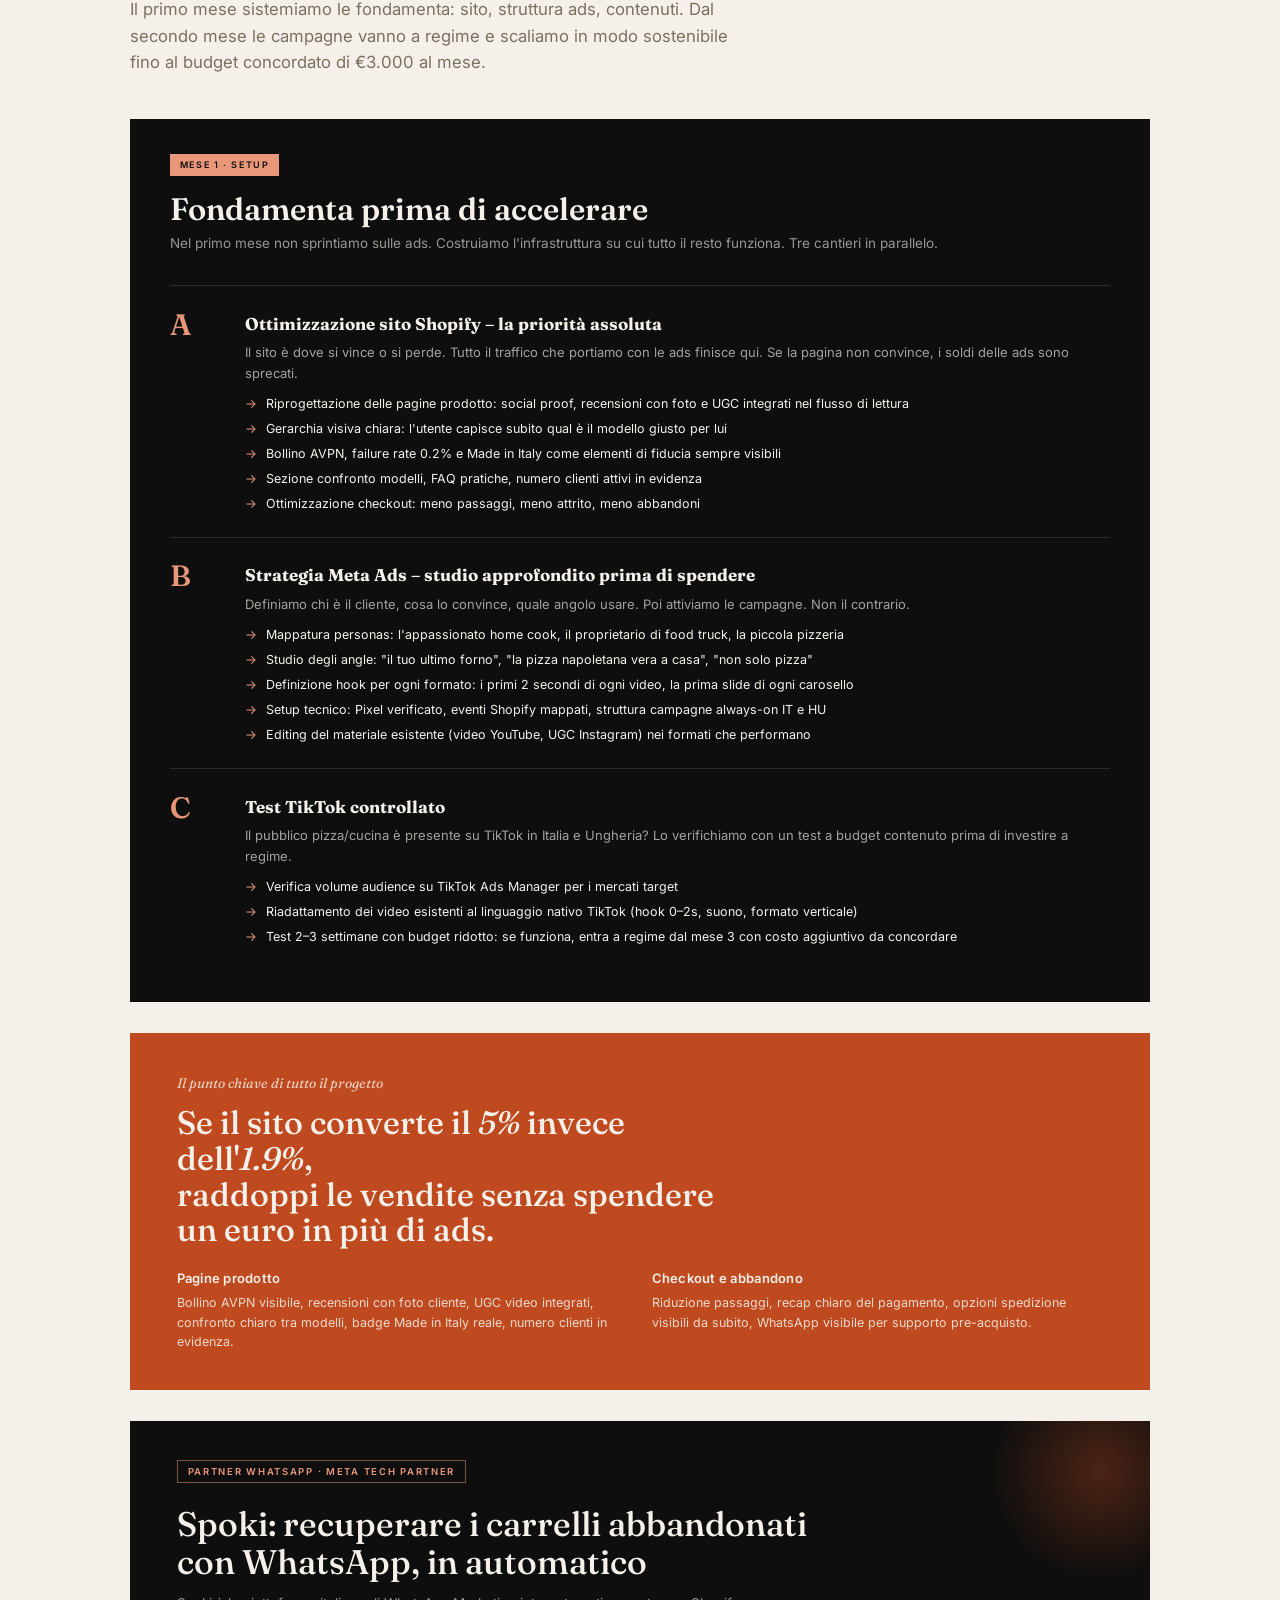
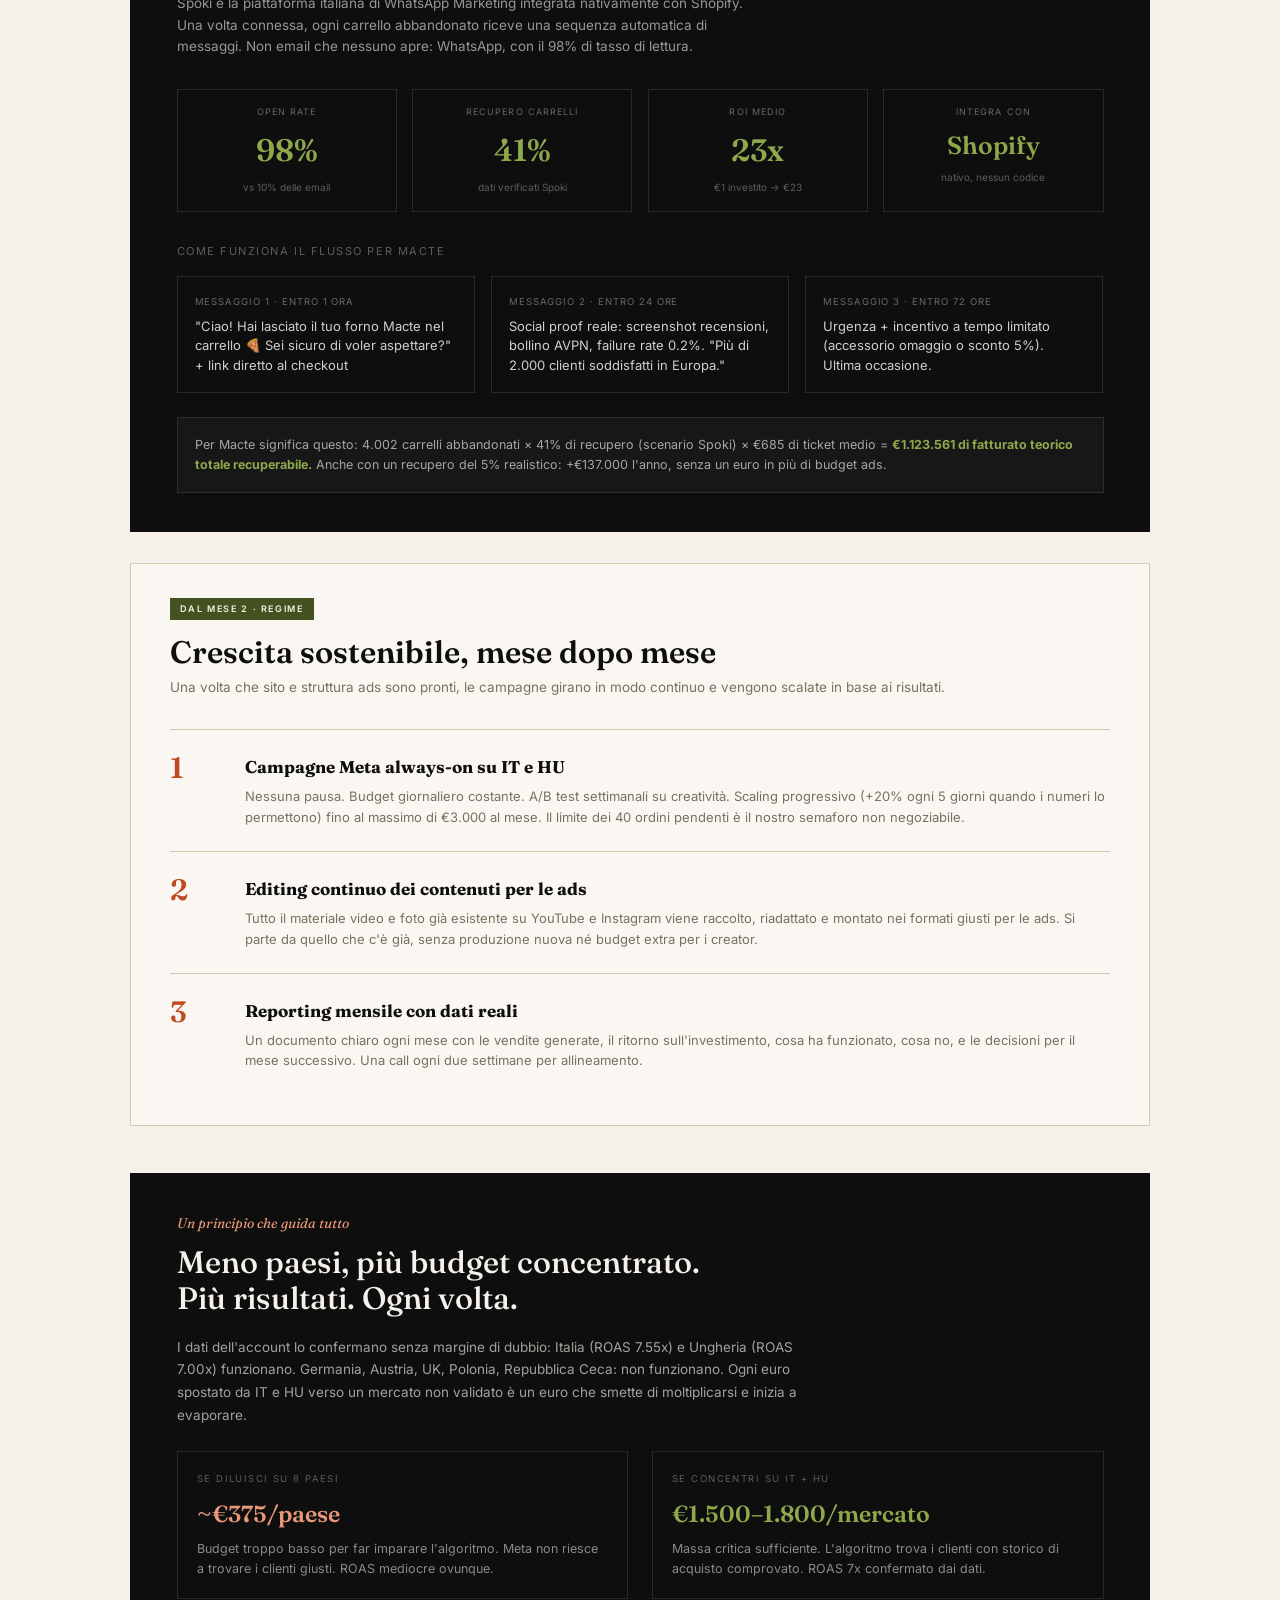
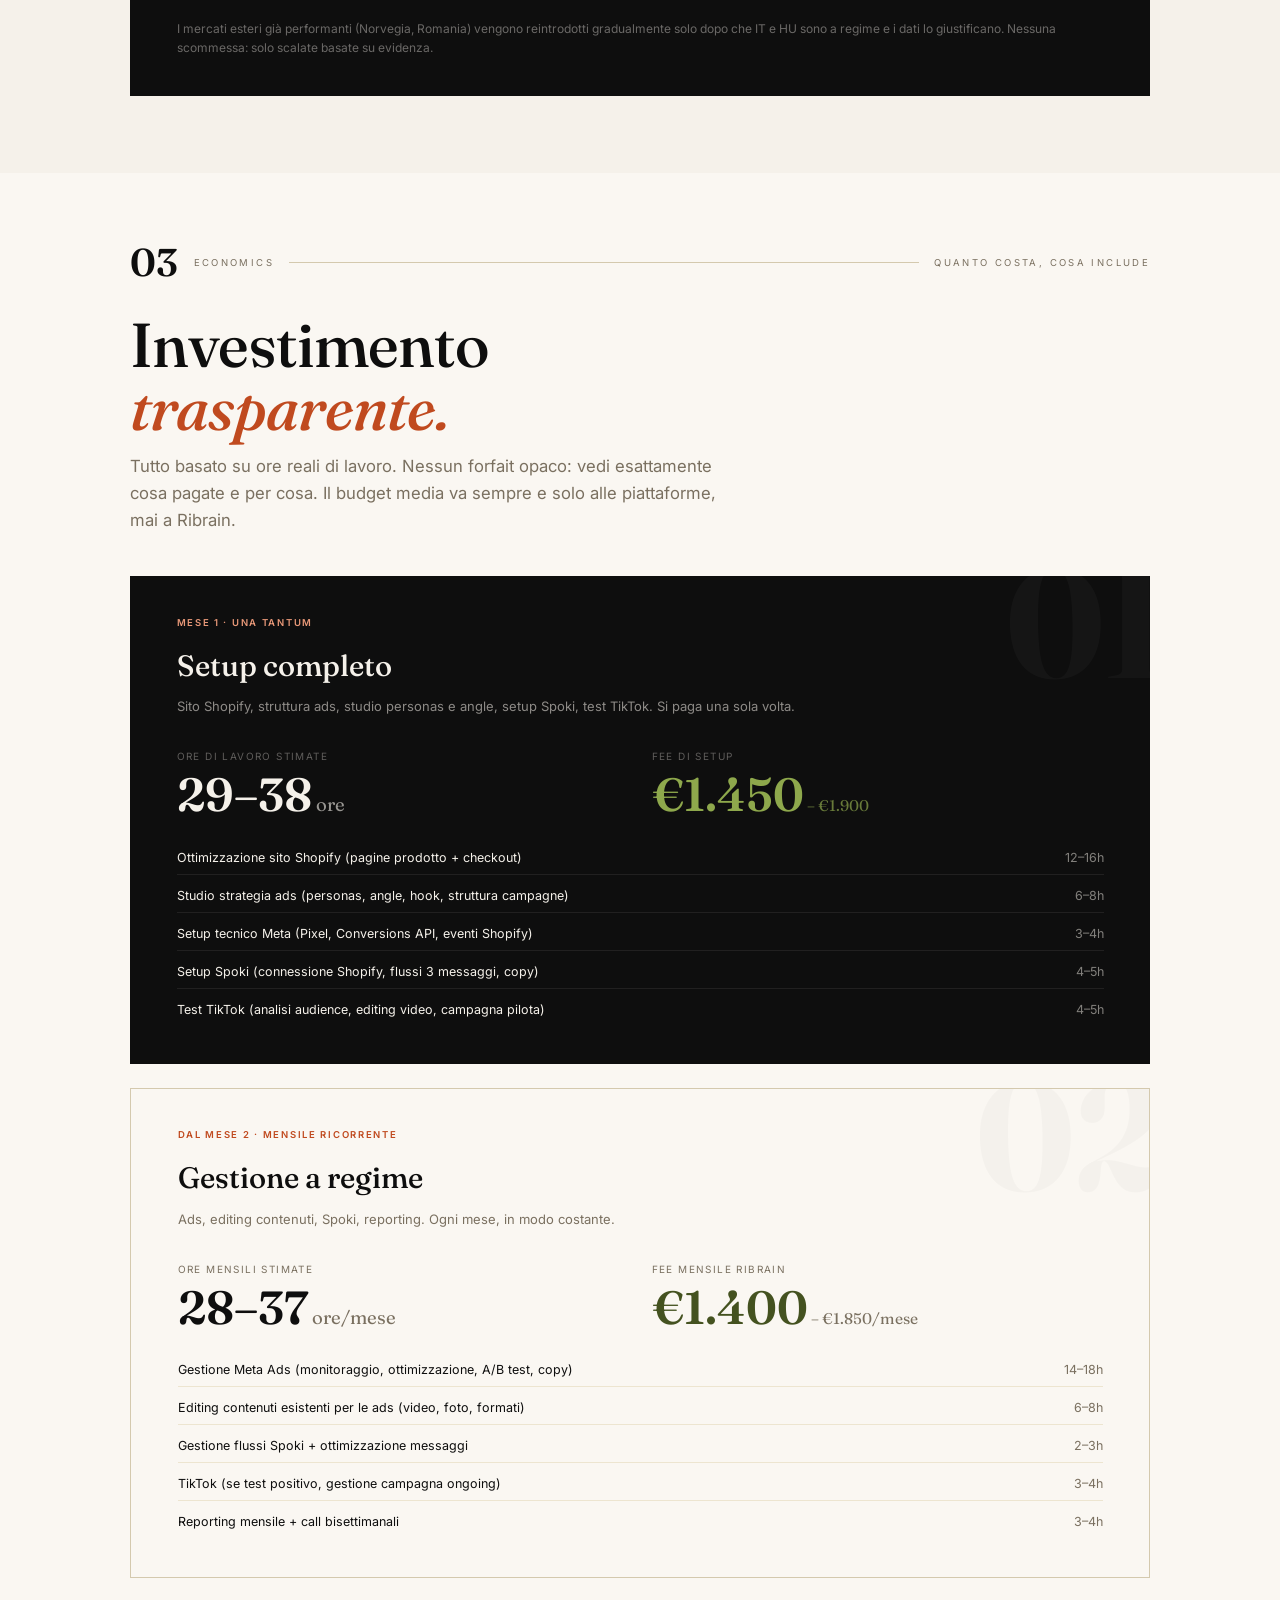
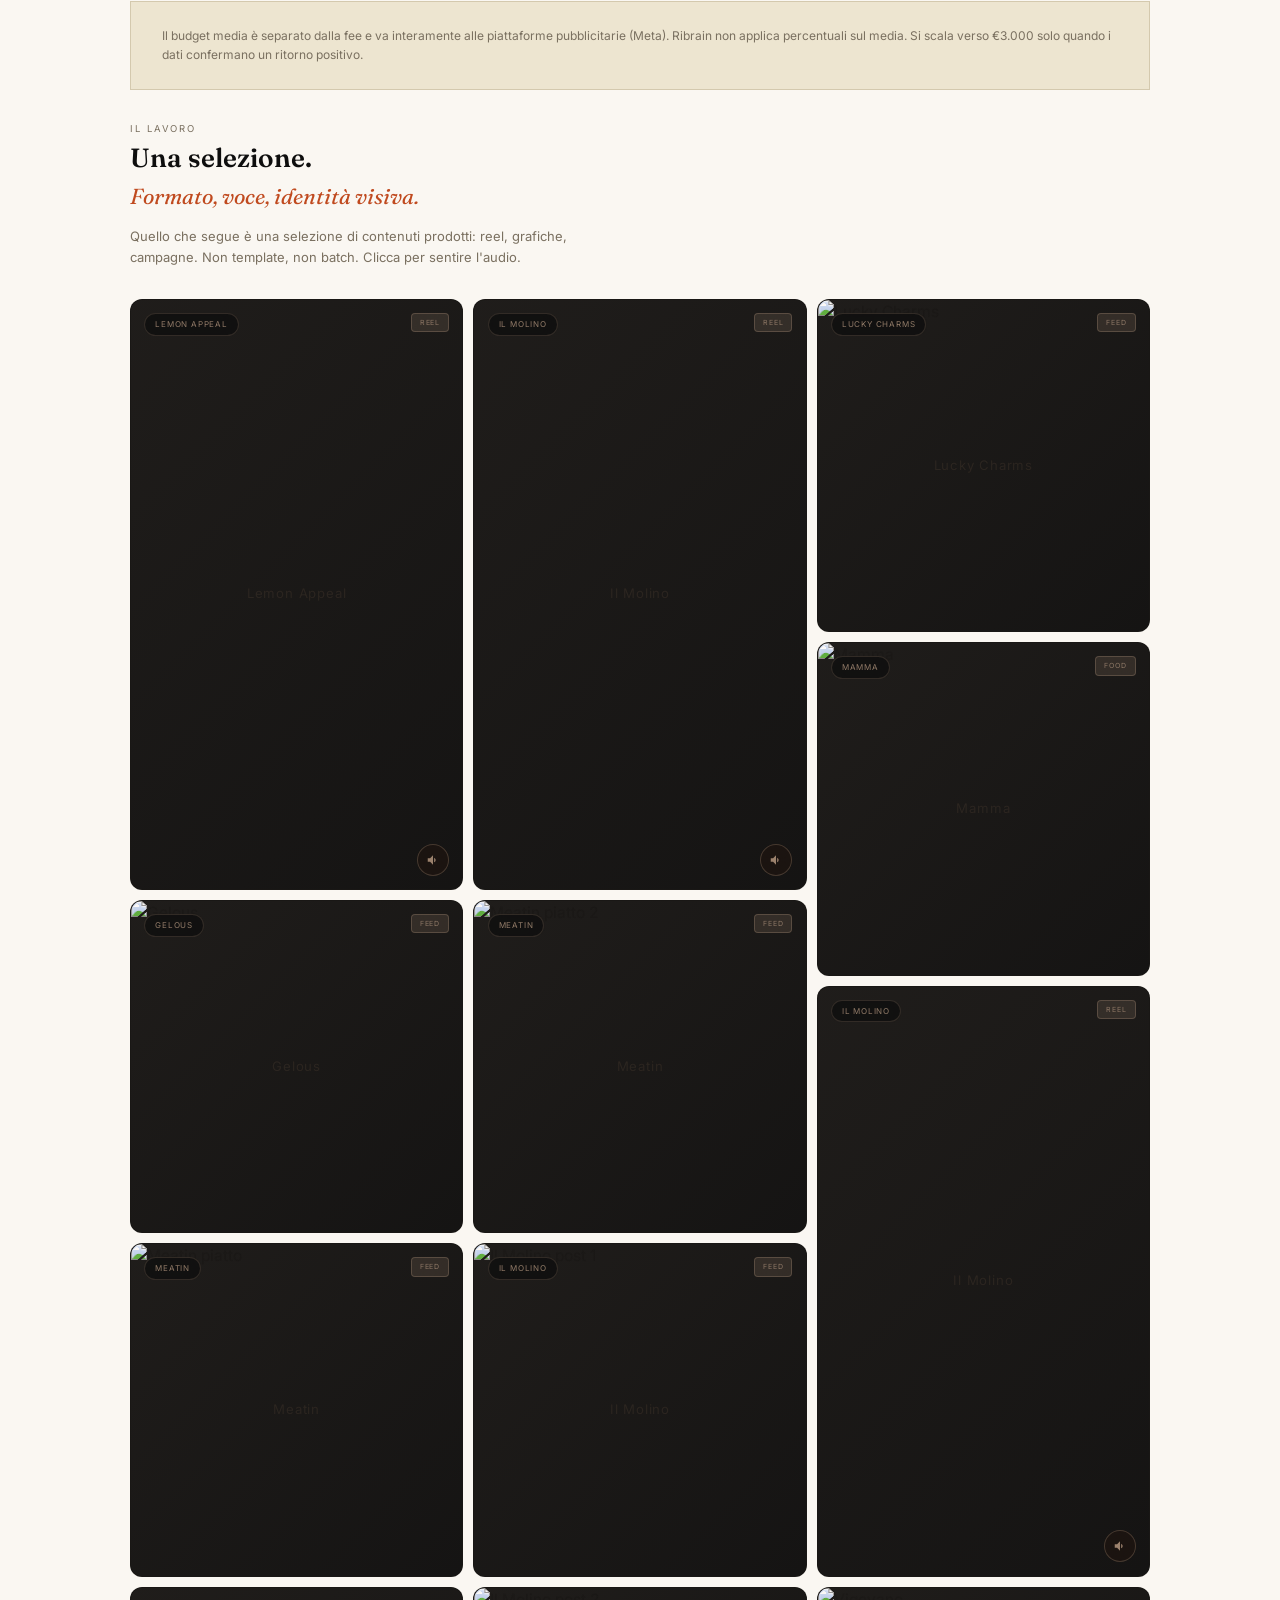
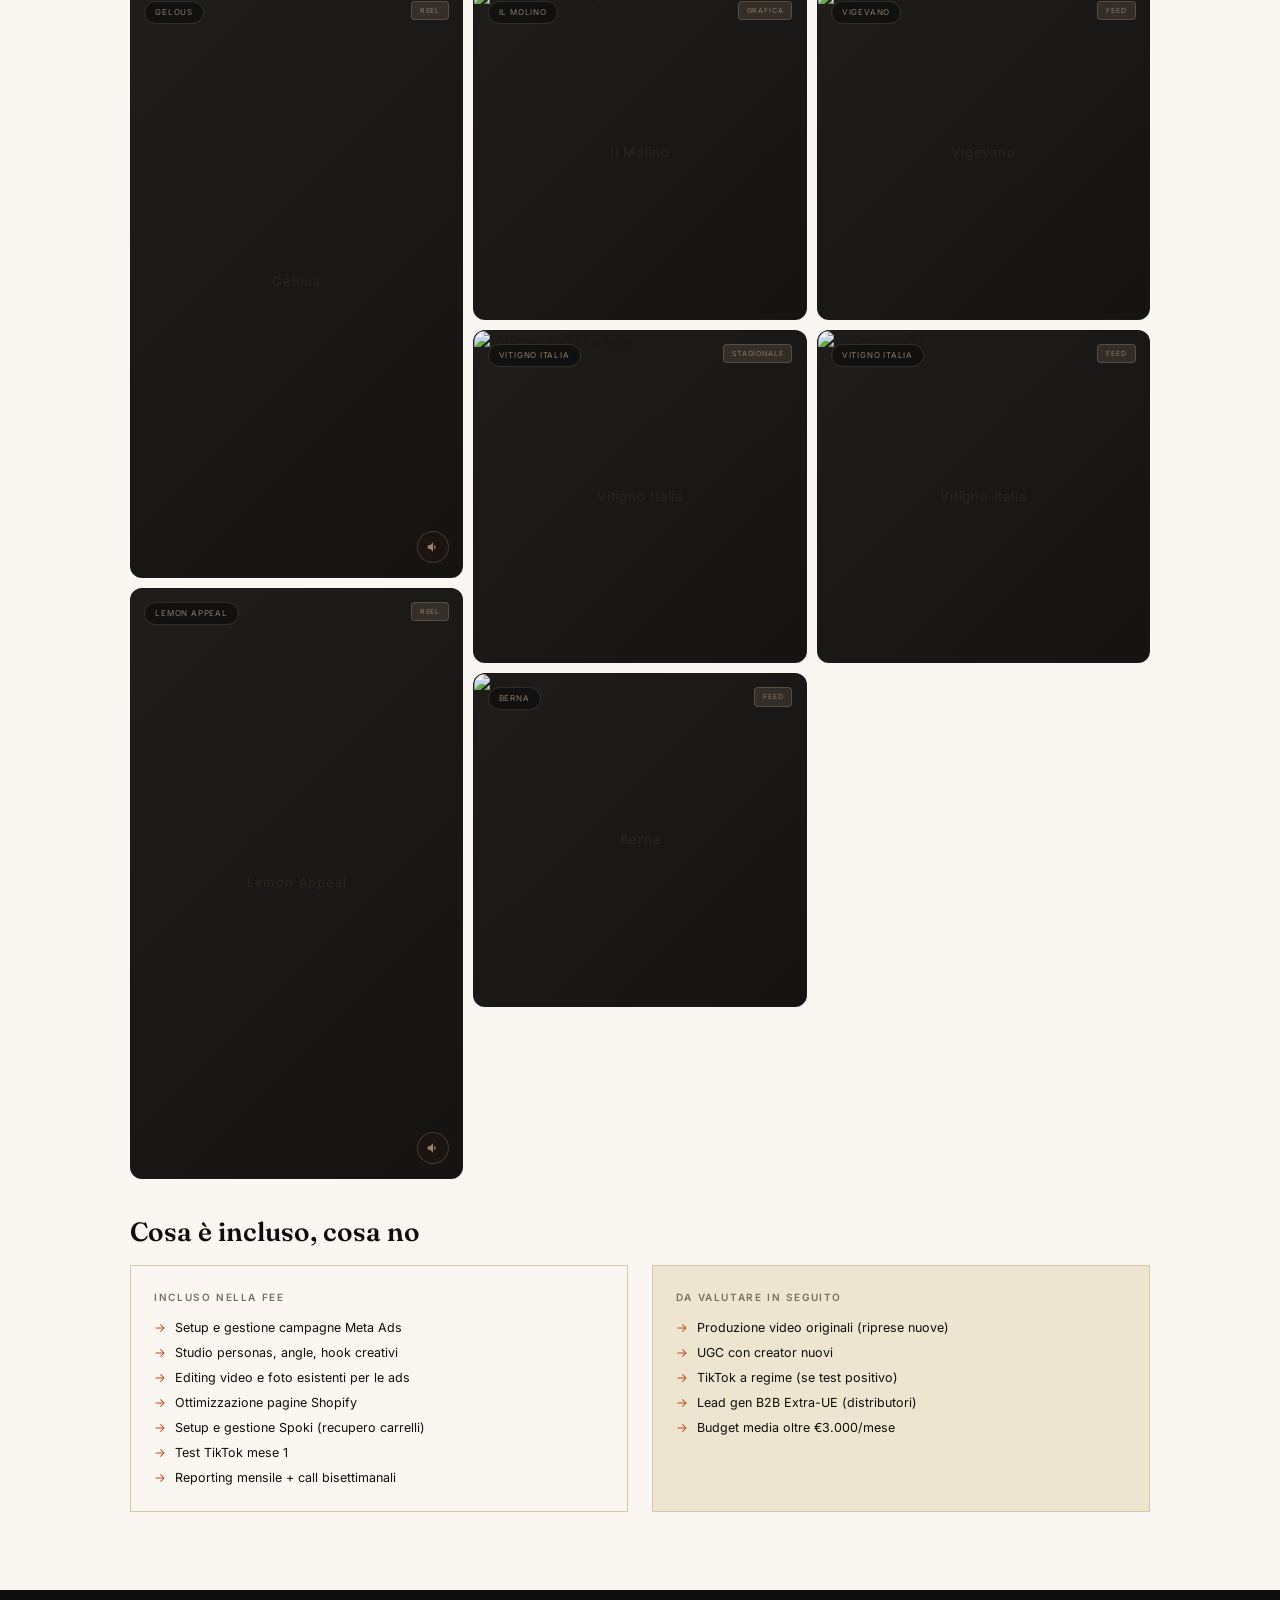
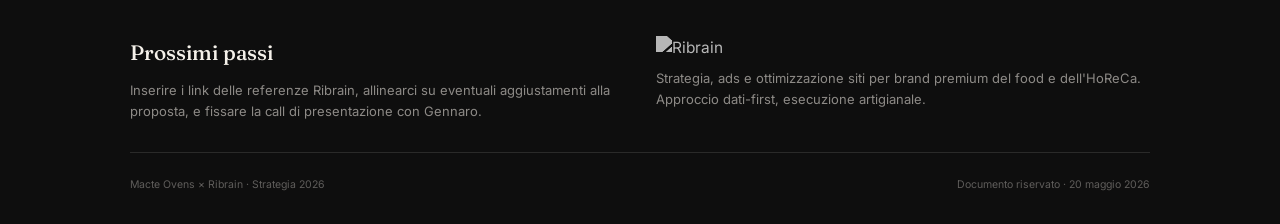
==== commit dc5cd3b5: "Add files via upload" ====
--- a/index.html
+++ b/index.html
@@ -208,8 +208,9 @@
 @media print{.nav{display:none}.pg{break-after:page}body{background:#fff}}
 
 /* ═══════ BENTO PORTFOLIO (da m9.html) ═══════ */
-.bento{columns:2;column-gap:10px;margin-top:.5rem}
-@media(max-width:680px){.bento{columns:1;column-gap:8px}}
+.bento{columns:3;column-gap:10px;margin-top:.5rem}
+@media(max-width:900px){.bento{columns:2;column-gap:8px}}
+@media(max-width:560px){.bento{columns:1;column-gap:8px}}
 .bento-tile{display:block;break-inside:avoid;margin-bottom:10px;position:relative;border-radius:12px;overflow:hidden;background:#111;border:.5px solid rgba(117,88,71,.08);opacity:1;transform:none}
 .bt-audio-btn{position:absolute;bottom:.85rem;right:.85rem;z-index:5;width:32px;height:32px;border-radius:50%;background:rgba(30,20,16,.7);backdrop-filter:blur(8px);border:.5px solid rgba(200,168,141,.25);display:flex;align-items:center;justify-content:center;cursor:pointer;transition:background .2s,transform .15s}
 .bt-audio-btn:hover{background:rgba(30,20,16,.9);transform:scale(1.08)}
@@ -743,11 +744,31 @@
           <div class="bt-overlay"><div class="bt-caption">Costiera in un frame</div><div class="bt-desc">Reel · 9:16 · Instagram</div></div>
         </div>
 
-        <!-- MEATIN: reel -->
+        <!-- GELOUS: immagine -->
+        <div class="bento-tile" data-brand="gelous">
+          <div class="bt-img r-sq">
+            <img src="https://raw.githubusercontent.com/michele-riccio/macte-ovens/main/portfolio/gelous1.png" alt="Gelous" loading="lazy">
+            <div class="bt-placeholder"><div class="bt-ph-label">Gelous</div></div>
+          </div>
+          <div class="bt-brand-tag">Gelous</div><div class="bt-type-tag">Feed</div>
+          <div class="bt-overlay"><div class="bt-caption">Visual identity</div><div class="bt-desc">Social post · Instagram</div></div>
+        </div>
+
+        <!-- MEATIN: piatto foto -->
         <div class="bento-tile" data-brand="meatin">
+          <div class="bt-img r-sq">
+            <img src="https://raw.githubusercontent.com/michele-riccio/bzarhotel/main/portfolio/PS_Piatto_2-22_Meatin%20(1).jpg" alt="Meatin piatto" loading="lazy">
+            <div class="bt-placeholder"><div class="bt-ph-label">Meatin</div></div>
+          </div>
+          <div class="bt-brand-tag">Meatin</div><div class="bt-type-tag">Feed</div>
+          <div class="bt-overlay"><div class="bt-caption">Dettaglio di piatto</div><div class="bt-desc">Food photography · Editoriale</div></div>
+        </div>
+
+        <!-- GELOUS: reel -->
+        <div class="bento-tile" data-brand="gelous">
           <div class="bt-img r-port">
-            <video autoplay muted loop playsinline><source src="https://raw.githubusercontent.com/michele-riccio/bzarhotel/main/portfolio/meatin.mp4" type="video/mp4"></video>
-            <div class="bt-placeholder"><div class="bt-ph-label">Meatin</div></div>
+            <video autoplay muted loop playsinline><source src="https://raw.githubusercontent.com/michele-riccio/macte-ovens/main/portfolio/gelous2.mp4" type="video/mp4"></video>
+            <div class="bt-placeholder"><div class="bt-ph-label">Gelous</div></div>
             <button class="bt-audio-btn" aria-label="Attiva audio" title="Attiva audio">
               <svg viewBox="0 0 24 24" xmlns="http://www.w3.org/2000/svg">
                 <path class="icon-muted" d="M3 9v6h4l5 5V4L7 9H3zm13.5 3c0-1.77-1.02-3.29-2.5-4.03v8.05c1.48-.73 2.5-2.25 2.5-4.02z"/>
@@ -755,34 +776,8 @@
               </svg>
             </button>
           </div>
-          <div class="bt-brand-tag">Meatin</div><div class="bt-type-tag">Reel</div>
-          <div class="bt-overlay"><div class="bt-caption">La carne in scena</div><div class="bt-desc">Reel · Food storytelling · Instagram</div></div>
-        </div>
-
-        <!-- MEATIN: piatto foto -->
-        <div class="bento-tile" data-brand="meatin">
-          <div class="bt-img r-sq">
-            <img src="https://raw.githubusercontent.com/michele-riccio/bzarhotel/main/portfolio/PS_Piatto_2-22_Meatin%20(1).jpg" alt="Meatin piatto" loading="lazy">
-            <div class="bt-placeholder"><div class="bt-ph-label">Meatin</div></div>
-          </div>
-          <div class="bt-brand-tag">Meatin</div><div class="bt-type-tag">Feed</div>
-          <div class="bt-overlay"><div class="bt-caption">Dettaglio di piatto</div><div class="bt-desc">Food photography · Editoriale</div></div>
-        </div>
-
-        <!-- CELA: reel -->
-        <div class="bento-tile" data-brand="cela">
-          <div class="bt-img r-port">
-            <video autoplay muted loop playsinline><source src="https://raw.githubusercontent.com/michele-riccio/bzarhotel/main/portfolio/cela.mp4" type="video/mp4"></video>
-            <div class="bt-placeholder"><div class="bt-ph-label">Cela</div></div>
-            <button class="bt-audio-btn" aria-label="Attiva audio" title="Attiva audio">
-              <svg viewBox="0 0 24 24" xmlns="http://www.w3.org/2000/svg">
-                <path class="icon-muted" d="M3 9v6h4l5 5V4L7 9H3zm13.5 3c0-1.77-1.02-3.29-2.5-4.03v8.05c1.48-.73 2.5-2.25 2.5-4.02z"/>
-                <path class="icon-on" style="display:none" d="M3 9v6h4l5 5V4L7 9H3zm13.5 3c0-1.77-1.02-3.29-2.5-4.03v8.05c1.48-.73 2.5-2.25 2.5-4.02zM14 3.23v2.06c2.89.86 5 3.54 5 6.71s-2.11 5.85-5 6.71v2.06c4.01-.91 7-4.49 7-8.77s-2.99-7.86-7-8.77z"/>
-              </svg>
-            </button>
-          </div>
-          <div class="bt-brand-tag">Cela</div><div class="bt-type-tag">Reel</div>
-          <div class="bt-overlay"><div class="bt-caption">Brand in movimento</div><div class="bt-desc">Reel · Campagna · Instagram</div></div>
+          <div class="bt-brand-tag">Gelous</div><div class="bt-type-tag">Reel</div>
+          <div class="bt-overlay"><div class="bt-caption">Prodotto in movimento</div><div class="bt-desc">Reel · 9:16 · Instagram</div></div>
         </div>
 
         <!-- LEMON APPEAL: reel 2 -->
@@ -865,6 +860,62 @@
           </div>
           <div class="bt-brand-tag">Berna</div><div class="bt-type-tag">Feed</div>
           <div class="bt-overlay"><div class="bt-caption">Comunicazione visiva</div><div class="bt-desc">Social post · Instagram</div></div>
+        </div>
+
+        <!-- LUCKY CHARMS -->
+        <div class="bento-tile" data-brand="lucky-charms">
+          <div class="bt-img r-sq">
+            <img src="https://raw.githubusercontent.com/michele-riccio/macte-ovens/main/portfolio/lucky-charms2.png" alt="Lucky Charms" loading="lazy">
+            <div class="bt-placeholder"><div class="bt-ph-label">Lucky Charms</div></div>
+          </div>
+          <div class="bt-brand-tag">Lucky Charms</div><div class="bt-type-tag">Feed</div>
+          <div class="bt-overlay"><div class="bt-caption">Brand identity</div><div class="bt-desc">Social post · Instagram</div></div>
+        </div>
+
+        <!-- MAMMA -->
+        <div class="bento-tile" data-brand="mamma">
+          <div class="bt-img r-sq">
+            <img src="https://raw.githubusercontent.com/michele-riccio/macte-ovens/main/portfolio/mamma1.jpg" alt="Mamma" loading="lazy">
+            <div class="bt-placeholder"><div class="bt-ph-label">Mamma</div></div>
+          </div>
+          <div class="bt-brand-tag">Mamma</div><div class="bt-type-tag">Food</div>
+          <div class="bt-overlay"><div class="bt-caption">Food storytelling</div><div class="bt-desc">Social post · Instagram</div></div>
+        </div>
+
+        <!-- MOLINO: reel macte-ovens repo -->
+        <div class="bento-tile" data-brand="molino">
+          <div class="bt-img r-port">
+            <video autoplay muted loop playsinline><source src="https://raw.githubusercontent.com/michele-riccio/macte-ovens/main/portfolio/molino1.mp4" type="video/mp4"></video>
+            <div class="bt-placeholder"><div class="bt-ph-label">Il Molino</div></div>
+            <button class="bt-audio-btn" aria-label="Attiva audio" title="Attiva audio">
+              <svg viewBox="0 0 24 24" xmlns="http://www.w3.org/2000/svg">
+                <path class="icon-muted" d="M3 9v6h4l5 5V4L7 9H3zm13.5 3c0-1.77-1.02-3.29-2.5-4.03v8.05c1.48-.73 2.5-2.25 2.5-4.02z"/>
+                <path class="icon-on" style="display:none" d="M3 9v6h4l5 5V4L7 9H3zm13.5 3c0-1.77-1.02-3.29-2.5-4.03v8.05c1.48-.73 2.5-2.25 2.5-4.02zM14 3.23v2.06c2.89.86 5 3.54 5 6.71s-2.11 5.85-5 6.71v2.06c4.01-.91 7-4.49 7-8.77s-2.99-7.86-7-8.77z"/>
+              </svg>
+            </button>
+          </div>
+          <div class="bt-brand-tag">Il Molino</div><div class="bt-type-tag">Reel</div>
+          <div class="bt-overlay"><div class="bt-caption">Pasta, grano, tradizione</div><div class="bt-desc">Reel · Food storytelling · Instagram</div></div>
+        </div>
+
+        <!-- VIGEVANO -->
+        <div class="bento-tile" data-brand="vigevano">
+          <div class="bt-img r-sq">
+            <img src="https://raw.githubusercontent.com/michele-riccio/macte-ovens/main/portfolio/vigevano1.png" alt="Vigevano" loading="lazy">
+            <div class="bt-placeholder"><div class="bt-ph-label">Vigevano</div></div>
+          </div>
+          <div class="bt-brand-tag">Vigevano</div><div class="bt-type-tag">Feed</div>
+          <div class="bt-overlay"><div class="bt-caption">Territorio e brand</div><div class="bt-desc">Social post · Instagram</div></div>
+        </div>
+
+        <!-- VITIGNO ITALIA -->
+        <div class="bento-tile" data-brand="vitigno">
+          <div class="bt-img r-sq">
+            <img src="https://raw.githubusercontent.com/michele-riccio/macte-ovens/main/portfolio/vitigno1.png" alt="Vitigno Italia" loading="lazy">
+            <div class="bt-placeholder"><div class="bt-ph-label">Vitigno Italia</div></div>
+          </div>
+          <div class="bt-brand-tag">Vitigno Italia</div><div class="bt-type-tag">Feed</div>
+          <div class="bt-overlay"><div class="bt-caption">Vino e comunicazione</div><div class="bt-desc">Social post · Instagram</div></div>
         </div>
 
       </div>
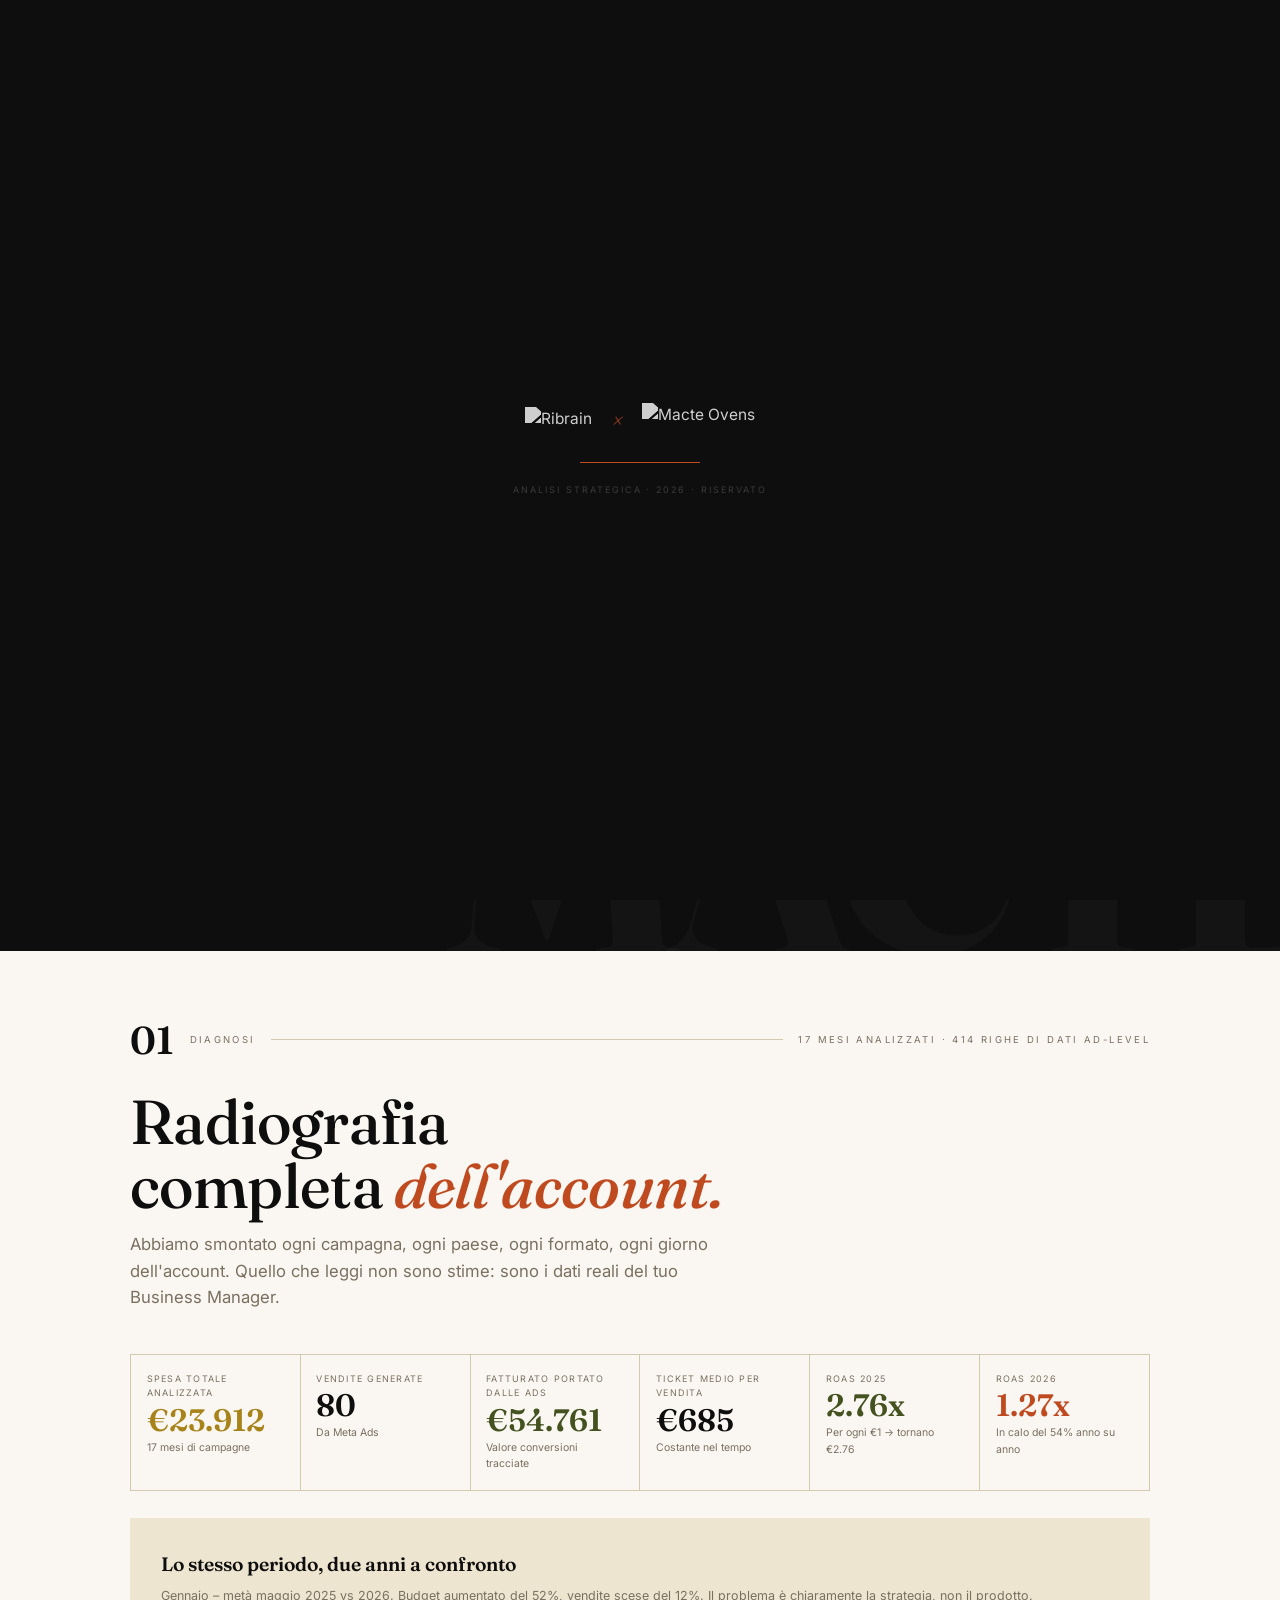
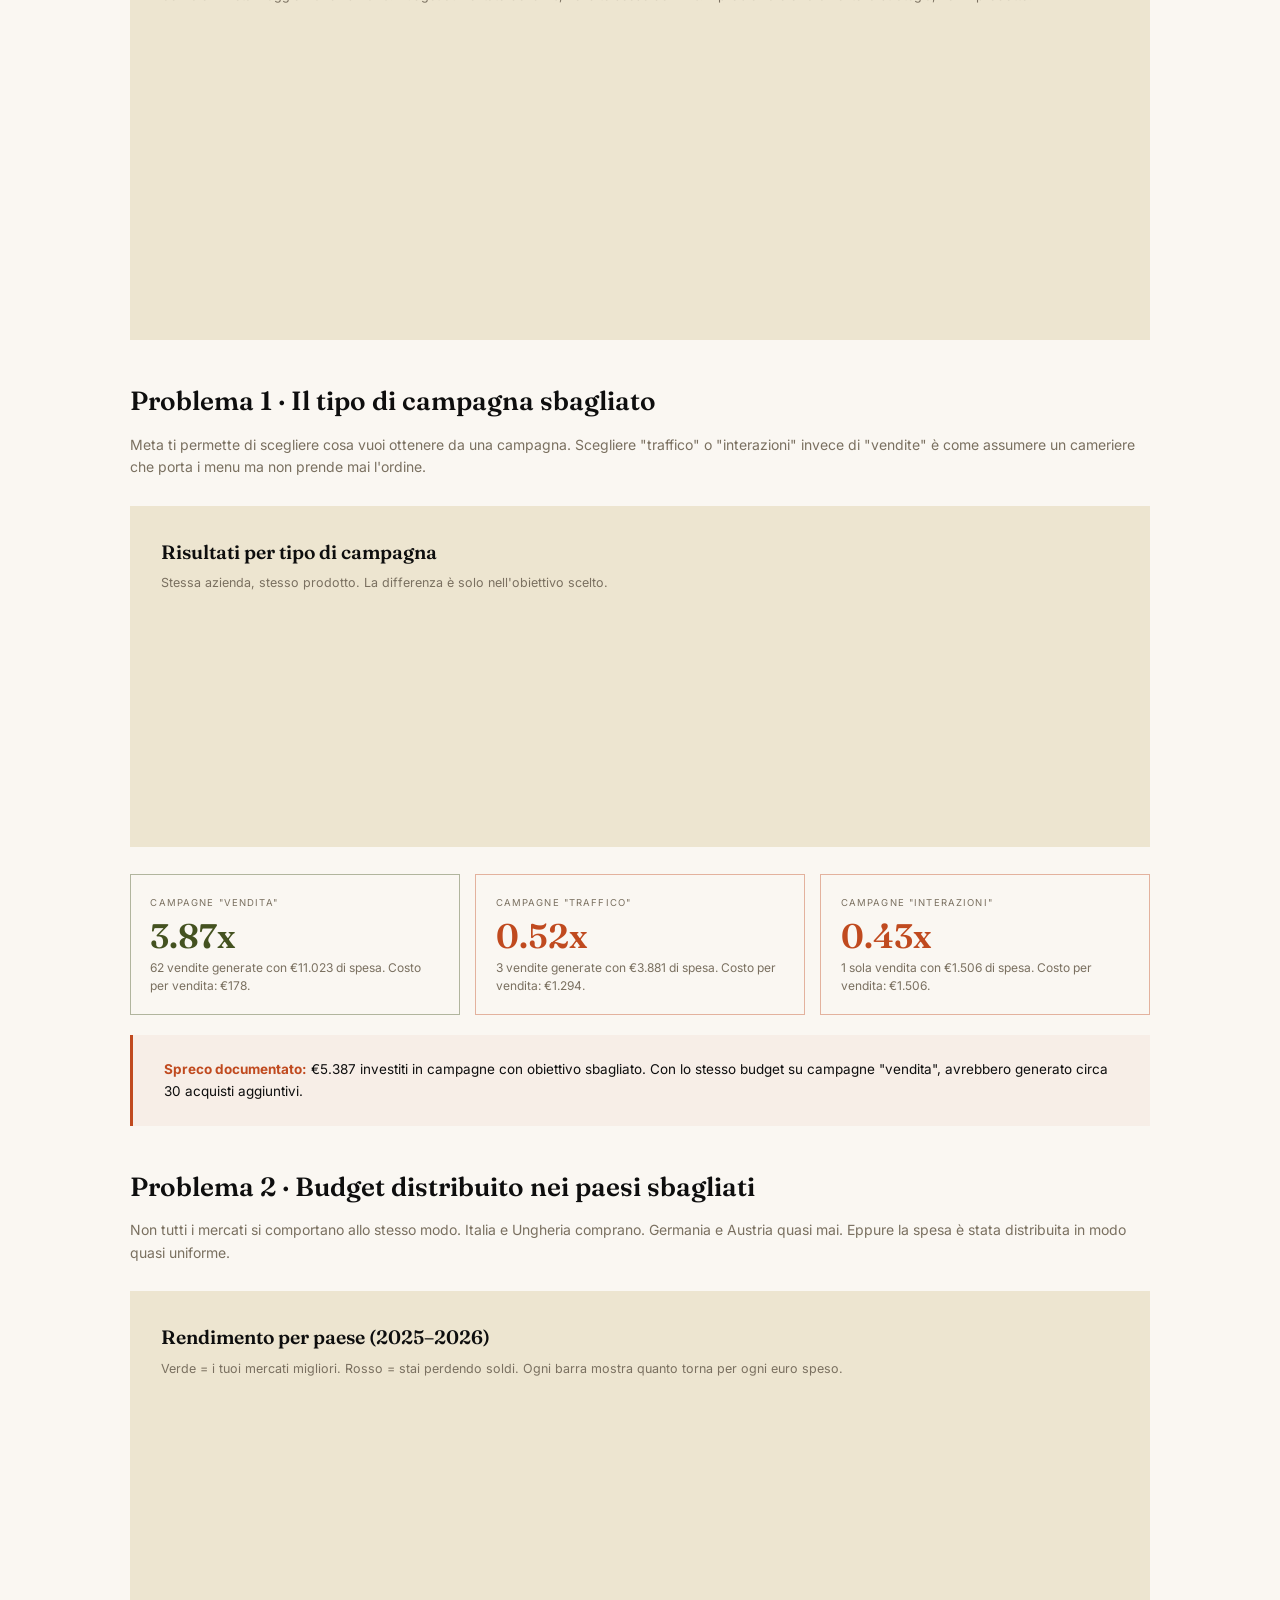
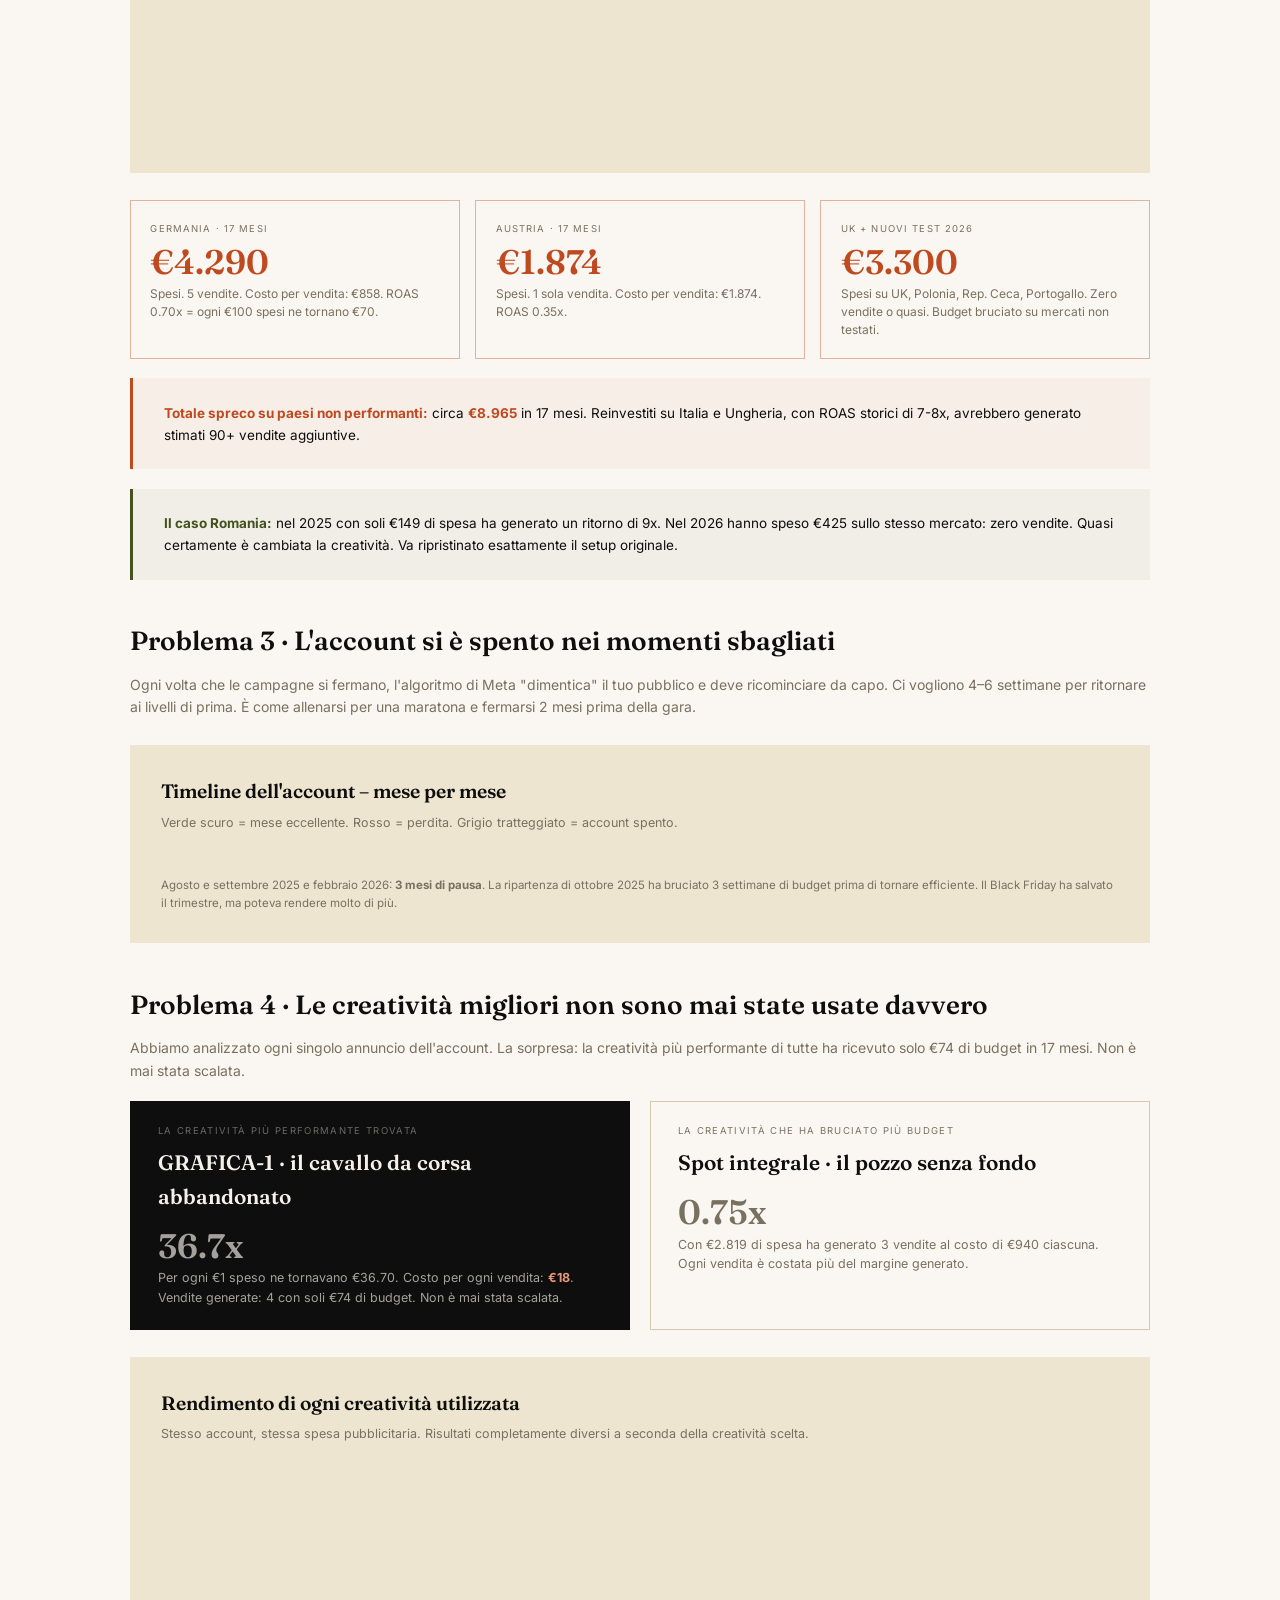
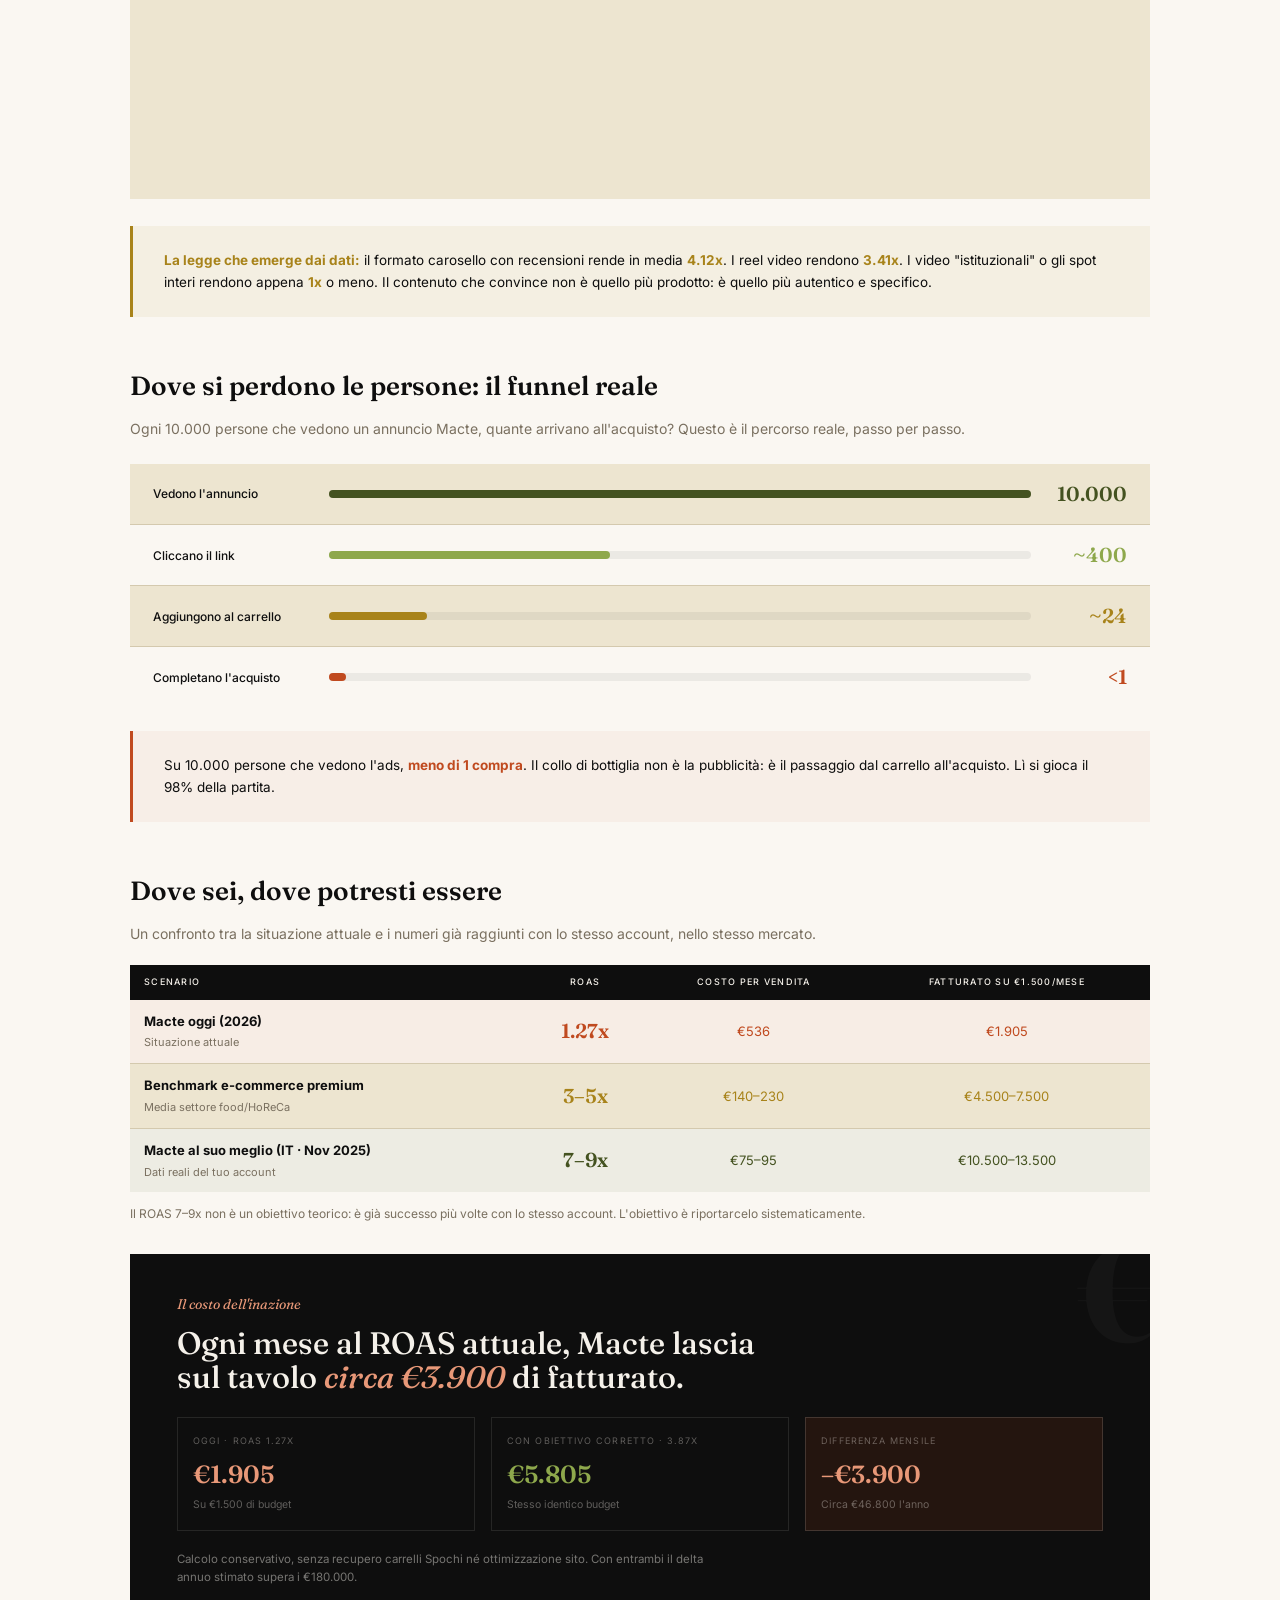
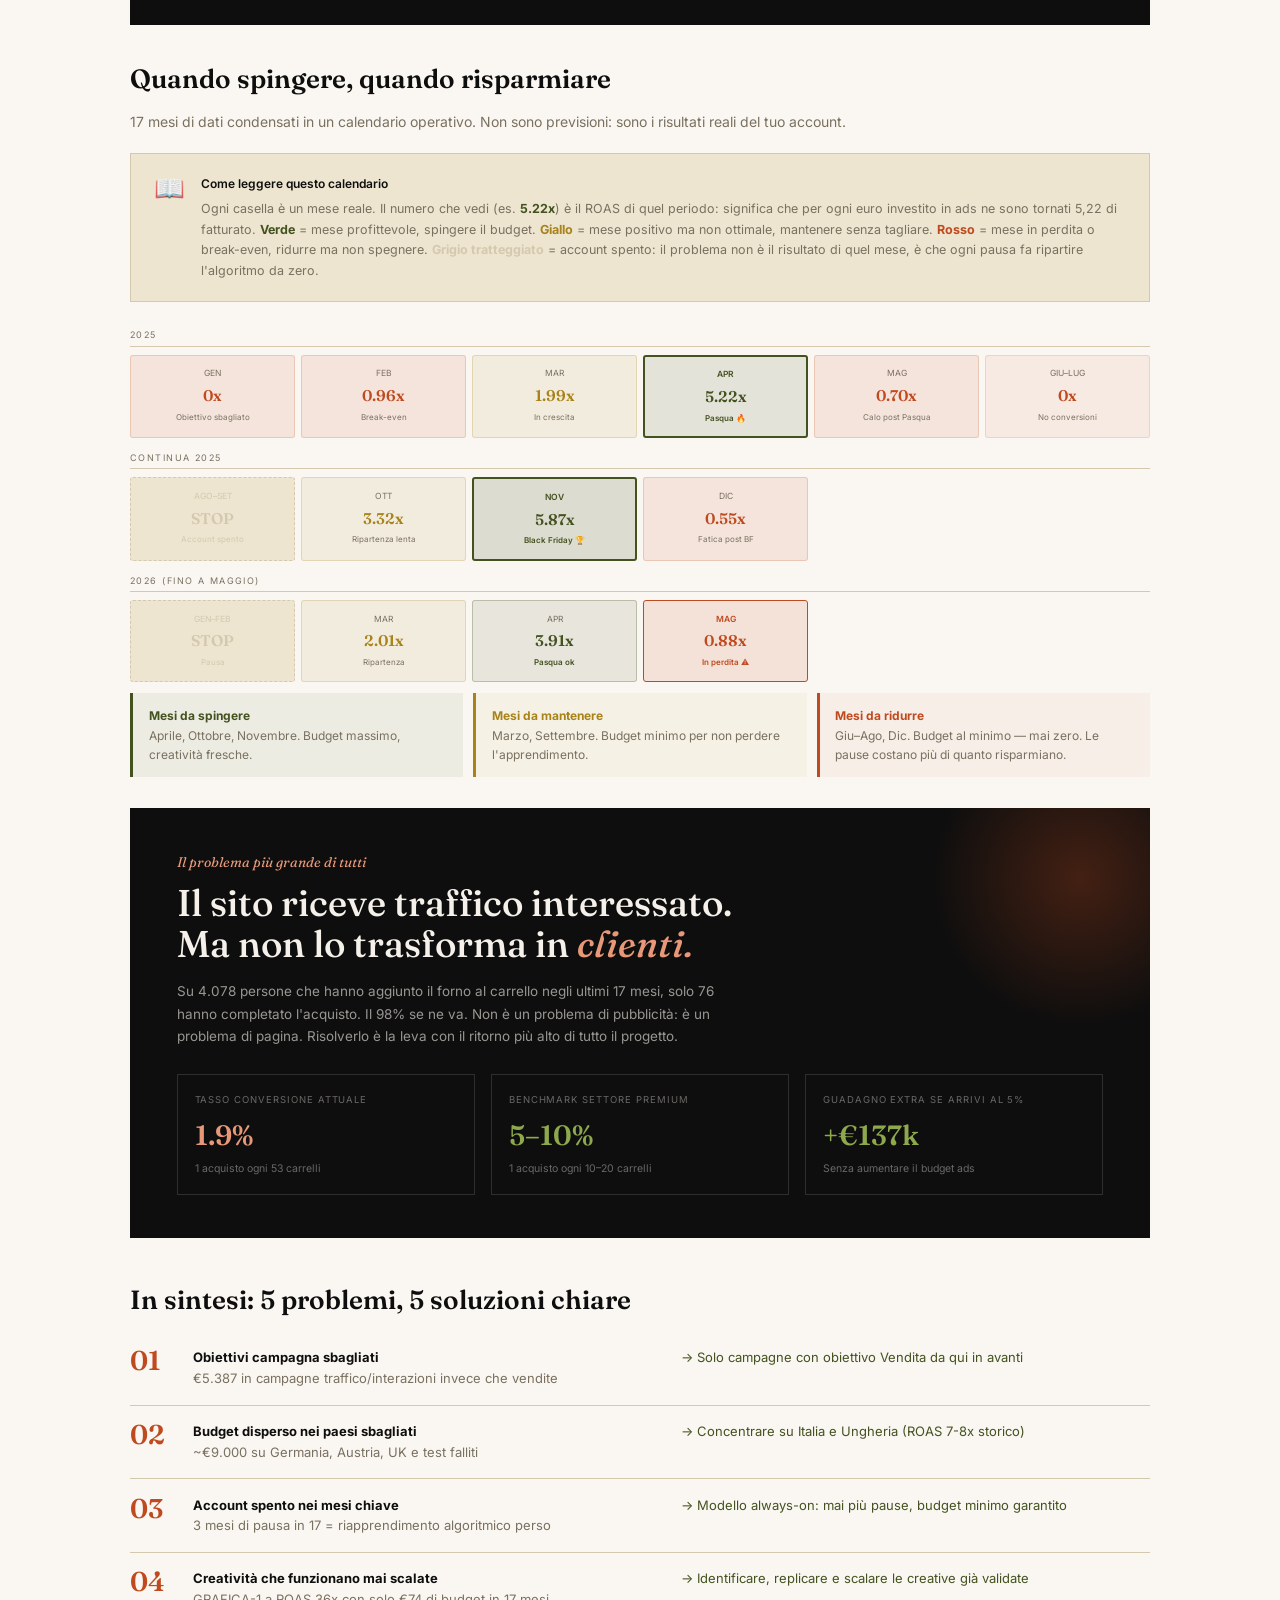
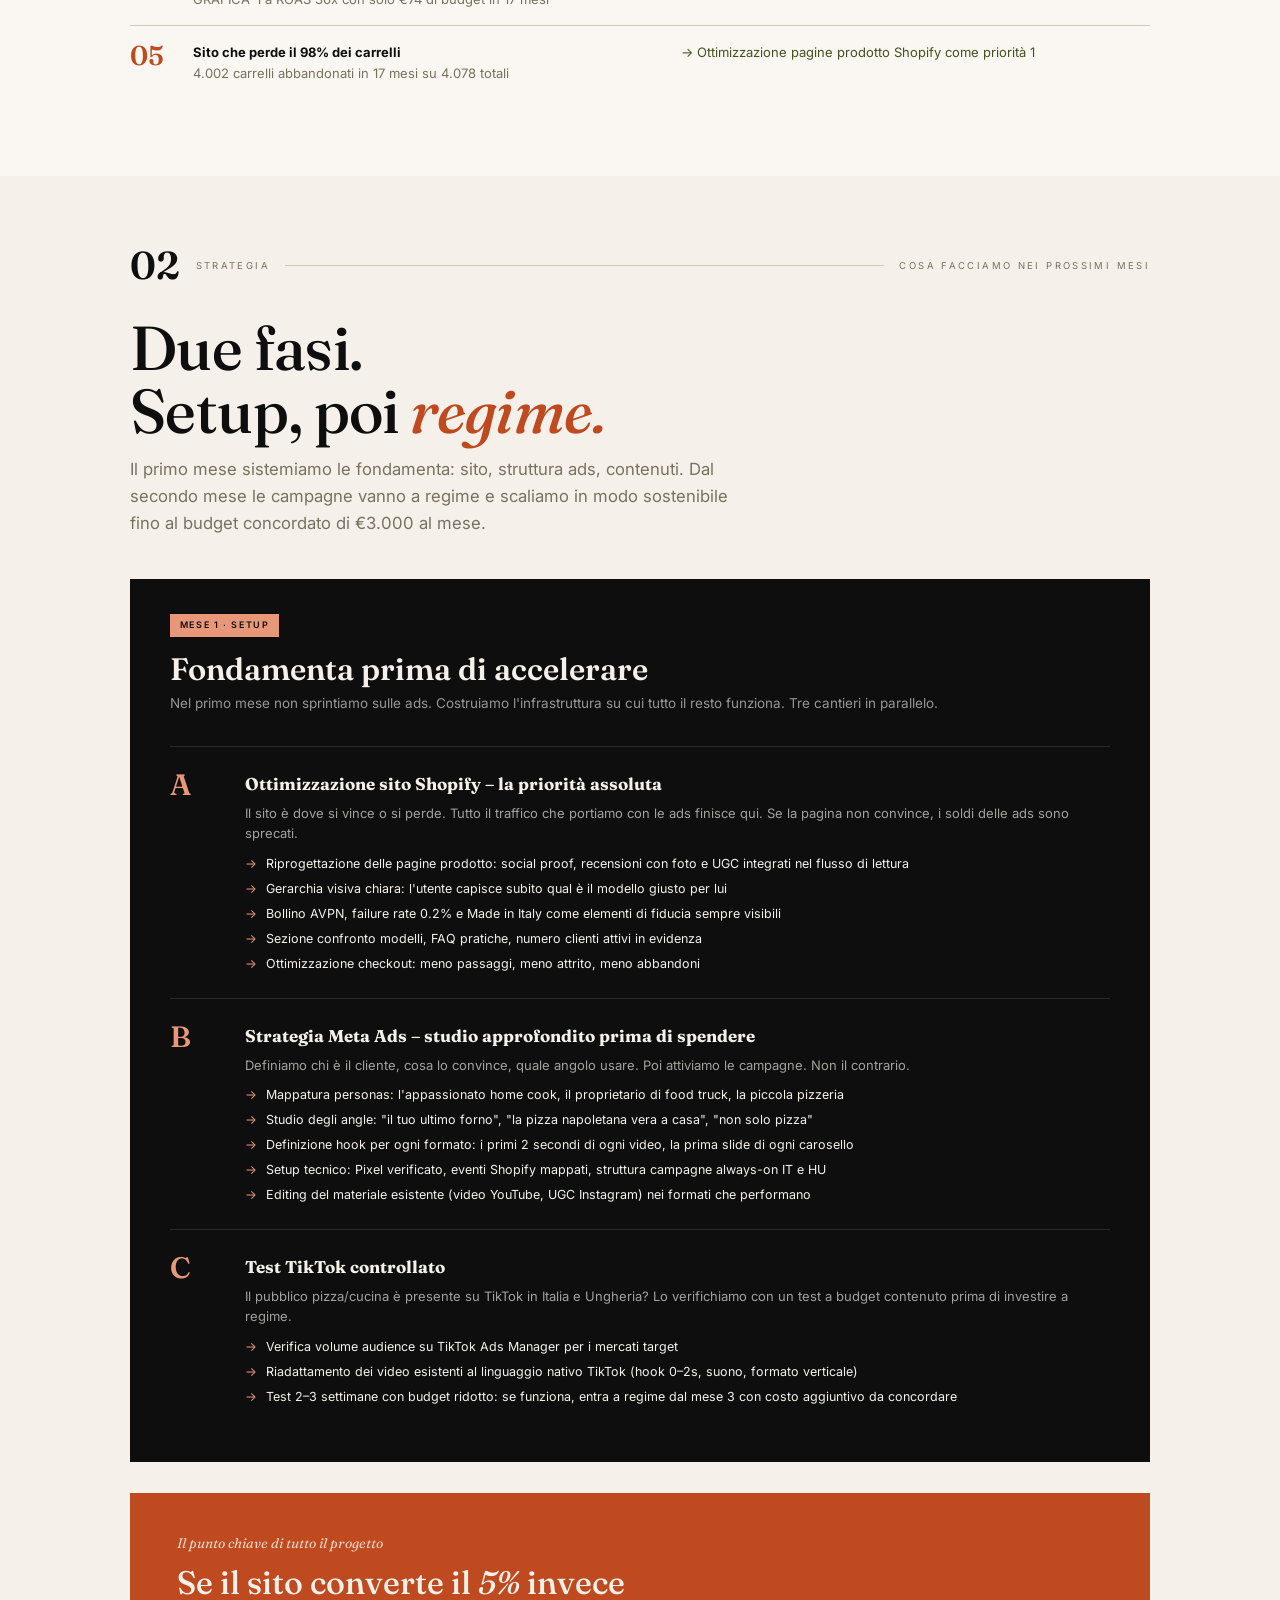
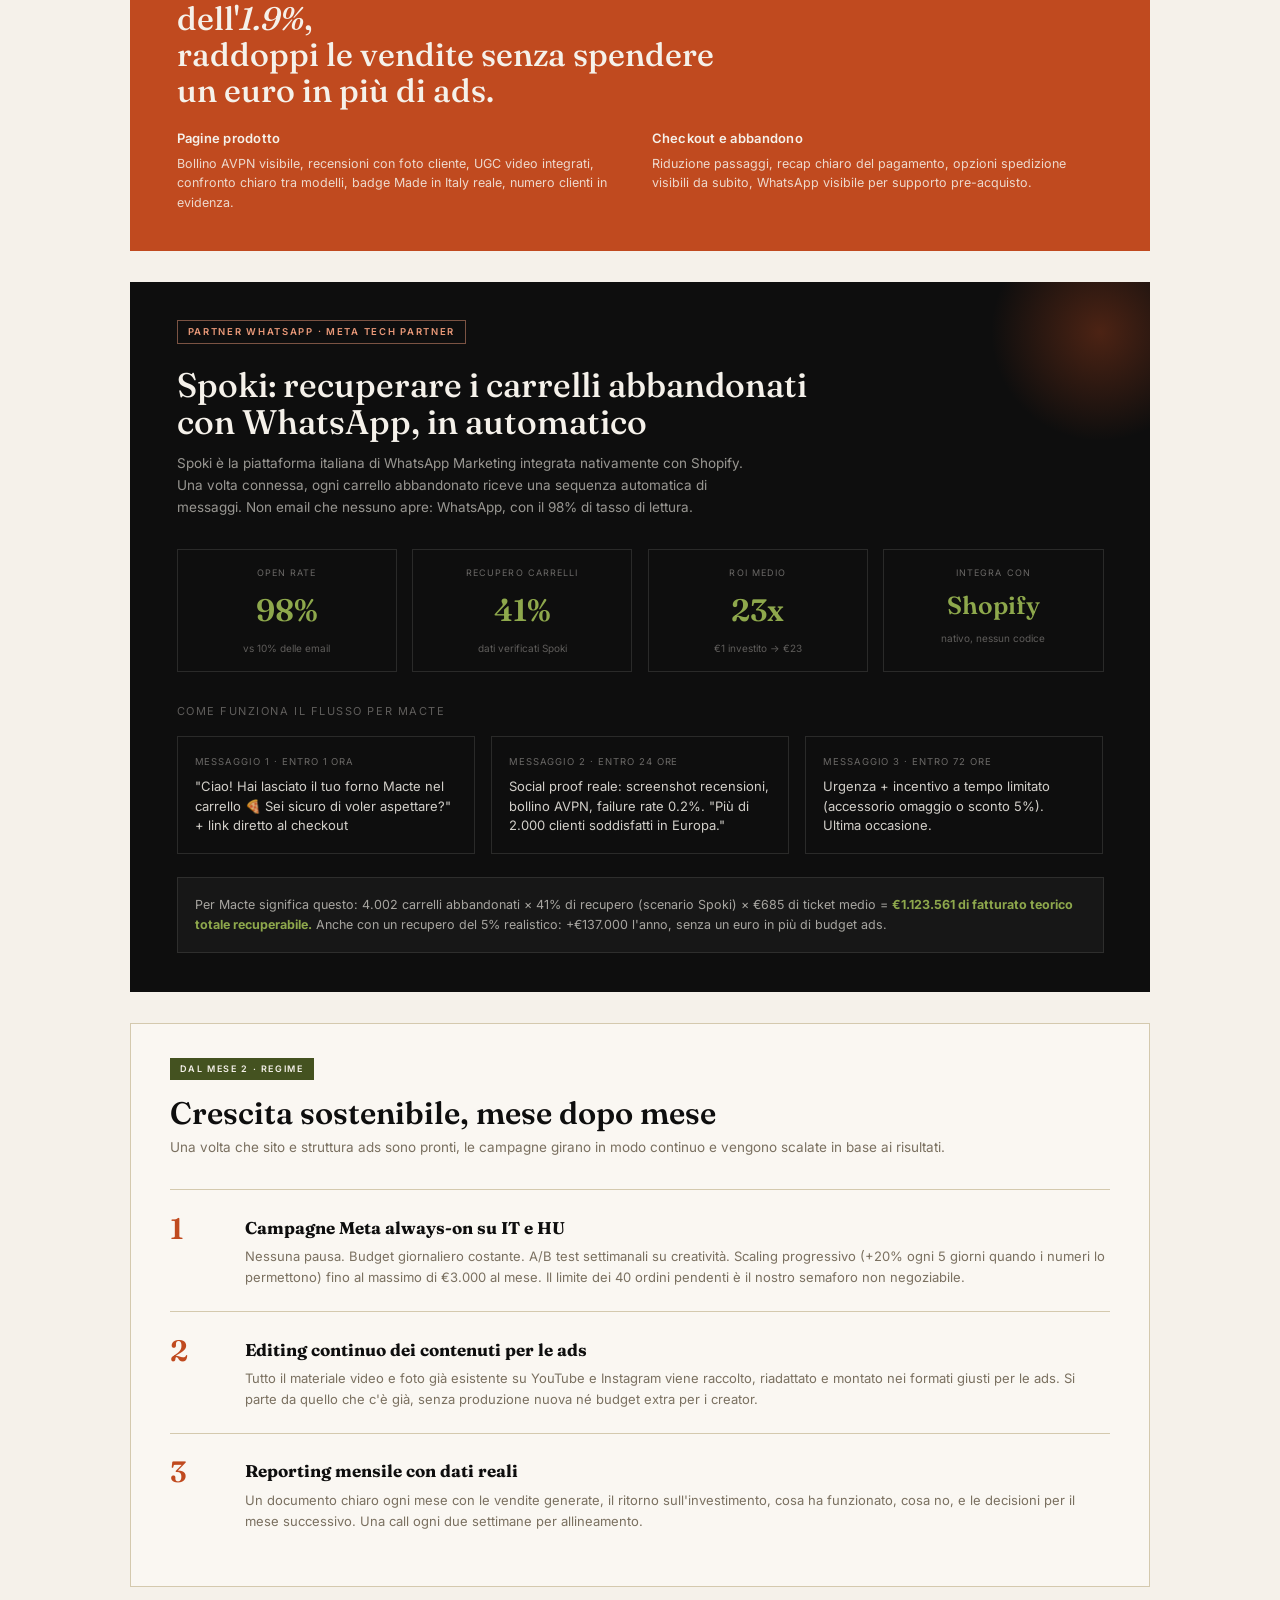
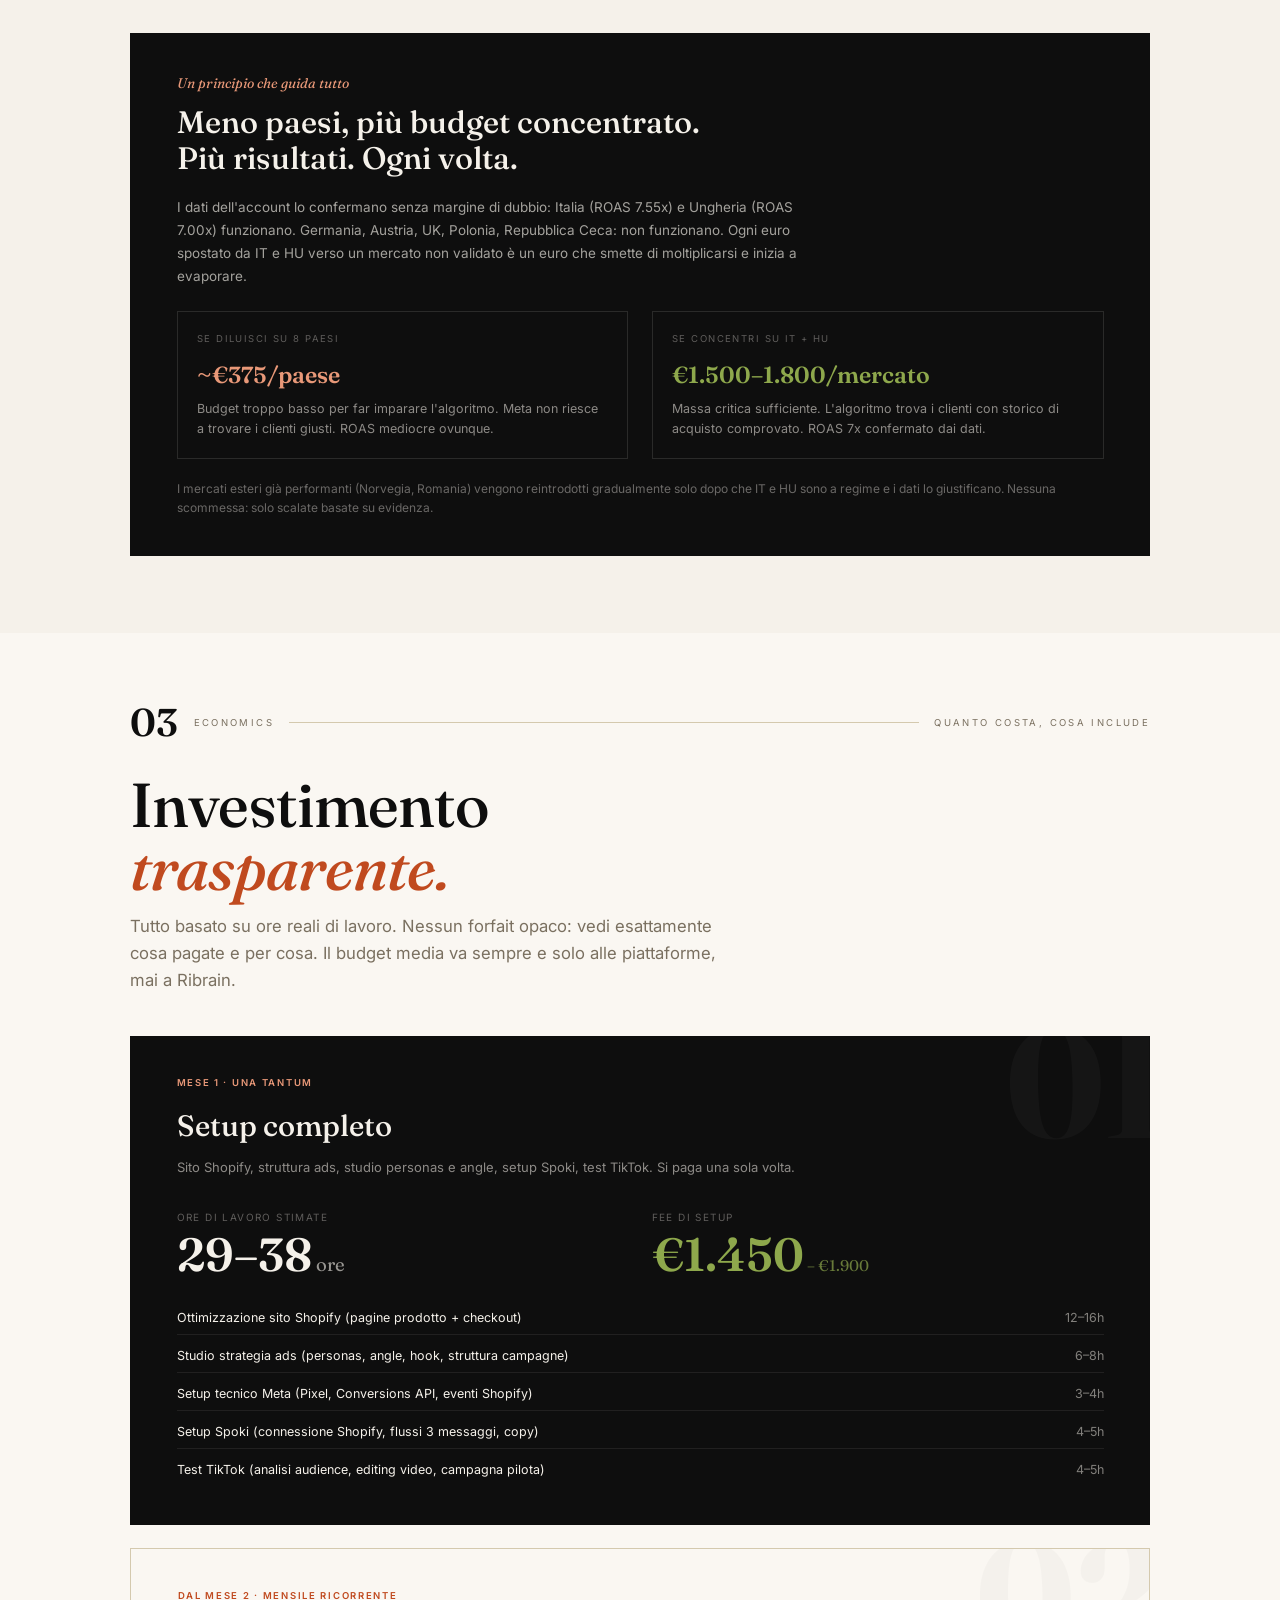
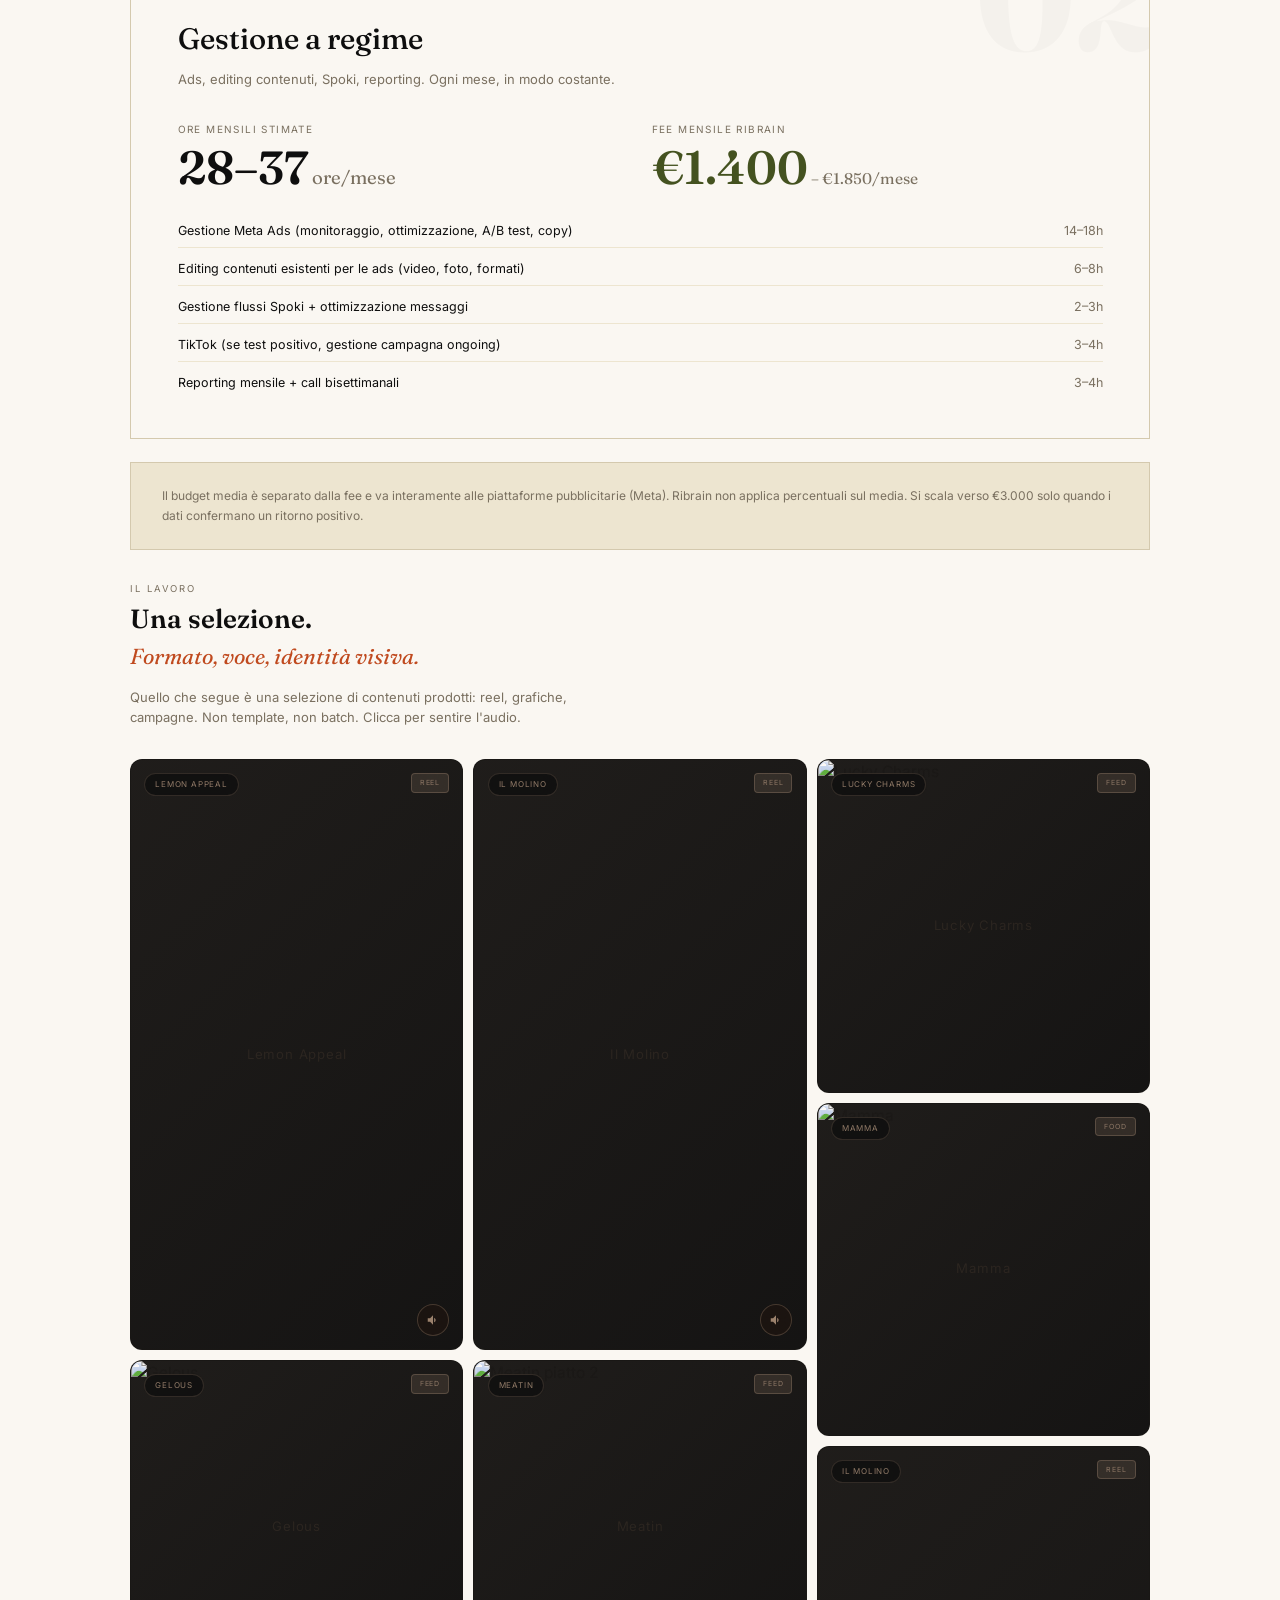
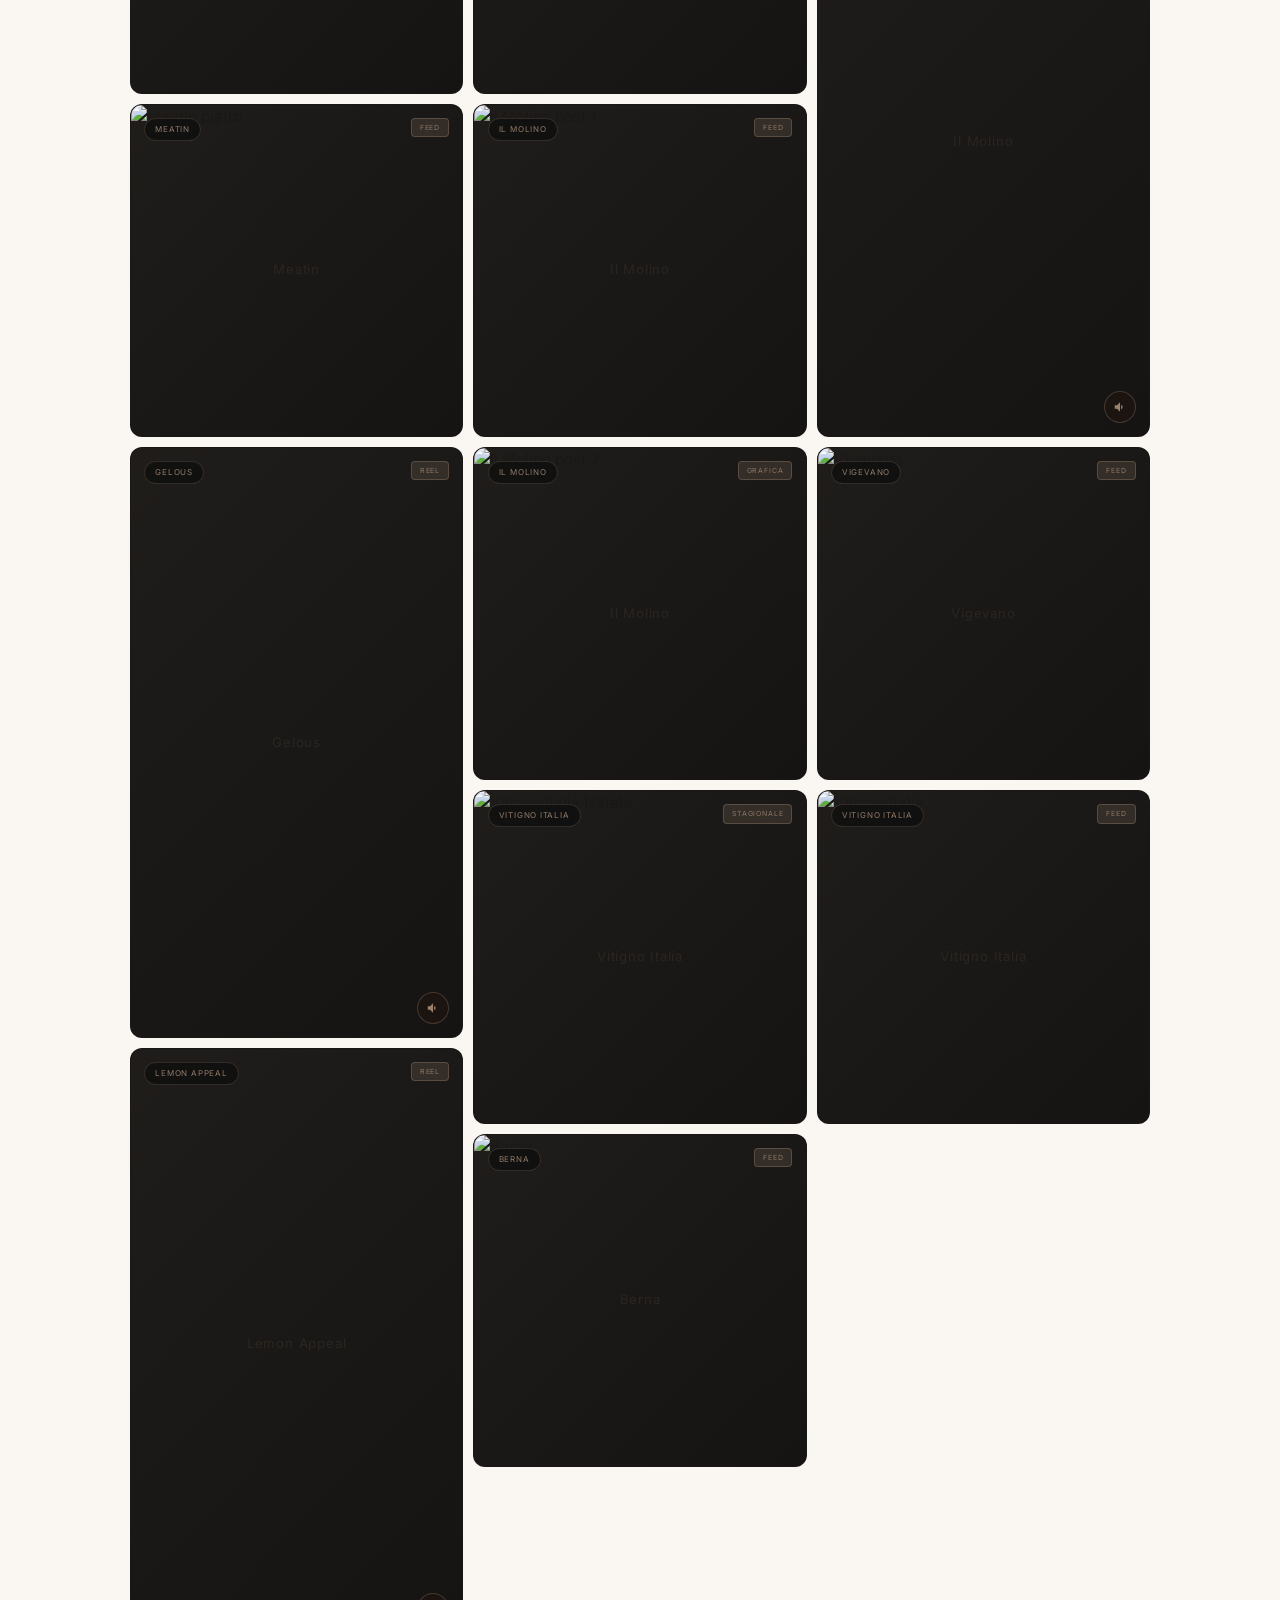
==== commit 083c19cd: "Add files via upload" ====
--- a/index.html
+++ b/index.html
@@ -411,7 +411,134 @@
     <div class="box gold"><strong>La legge che emerge dai dati:</strong> il formato carosello con recensioni rende in media <strong>4.12x</strong>. I reel video rendono <strong>3.41x</strong>. I video "istituzionali" o gli spot interi rendono appena <strong>1x</strong> o meno. Il contenuto che convince non è quello più prodotto: è quello più autentico e specifico.</div>
 
     <!-- PROBLEMA 5: IL GRANDE SPRECO -->
-    <div class="dark" style="margin-top:2rem">
+    <div      <!-- FUNNEL COMPLETO -->
+      <h2 class="sh" style="margin-top:3.5rem">Dove si perdono le persone: il funnel reale</h2>
+      <p style="font-size:14px;color:var(--muted);margin-bottom:1.5rem">Ogni 10.000 persone che vedono un annuncio Macte, quante arrivano all'acquisto? Questo è il percorso reale, passo per passo.</p>
+      <div style="display:flex;flex-direction:column;gap:0;margin-bottom:1.5rem">
+        <div style="display:grid;grid-template-columns:160px 1fr 80px;gap:1rem;align-items:center;padding:.9rem 1.5rem;background:var(--warm);border-bottom:1px solid var(--sand)">
+          <span style="font-size:12px;font-weight:500">Vedono l'annuncio</span>
+          <div style="height:8px;background:rgba(0,0,0,.06);border-radius:4px"><div style="height:100%;width:100%;background:var(--olive);border-radius:4px"></div></div>
+          <span style="font-family:'Fraunces',serif;font-size:1.3rem;font-weight:600;text-align:right;color:var(--olive)">10.000</span>
+        </div>
+        <div style="display:grid;grid-template-columns:160px 1fr 80px;gap:1rem;align-items:center;padding:.9rem 1.5rem;background:var(--paper);border-bottom:1px solid var(--sand)">
+          <span style="font-size:12px;font-weight:500">Cliccano il link</span>
+          <div style="height:8px;background:rgba(0,0,0,.06);border-radius:4px"><div style="height:100%;width:40%;background:var(--olive-s);border-radius:4px"></div></div>
+          <span style="font-family:'Fraunces',serif;font-size:1.3rem;font-weight:600;text-align:right;color:var(--olive-s)">~400</span>
+        </div>
+        <div style="display:grid;grid-template-columns:160px 1fr 80px;gap:1rem;align-items:center;padding:.9rem 1.5rem;background:var(--warm);border-bottom:1px solid var(--sand)">
+          <span style="font-size:12px;font-weight:500">Aggiungono al carrello</span>
+          <div style="height:8px;background:rgba(0,0,0,.06);border-radius:4px"><div style="height:100%;width:14%;background:var(--gold);border-radius:4px"></div></div>
+          <span style="font-family:'Fraunces',serif;font-size:1.3rem;font-weight:600;text-align:right;color:var(--gold)">~24</span>
+        </div>
+        <div style="display:grid;grid-template-columns:160px 1fr 80px;gap:1rem;align-items:center;padding:.9rem 1.5rem;background:var(--paper)">
+          <span style="font-size:12px;font-weight:500">Completano l'acquisto</span>
+          <div style="height:8px;background:rgba(0,0,0,.06);border-radius:4px"><div style="height:100%;width:2.5%;background:var(--rust);border-radius:4px"></div></div>
+          <span style="font-family:'Fraunces',serif;font-size:1.3rem;font-weight:600;text-align:right;color:var(--rust)">&lt;1</span>
+        </div>
+      </div>
+      <div class="box rust">Su 10.000 persone che vedono l'ads, <strong>meno di 1 compra</strong>. Il collo di bottiglia non è la pubblicità: è il passaggio dal carrello all'acquisto. Lì si gioca il 98% della partita.</div>
+
+      <!-- BENCHMARK -->
+      <h2 class="sh" style="margin-top:3.5rem">Dove sei, dove potresti essere</h2>
+      <p style="font-size:14px;color:var(--muted);margin-bottom:1.25rem">Un confronto tra la situazione attuale e i numeri già raggiunti con lo stesso account, nello stesso mercato.</p>
+      <div style="overflow-x:auto;margin-bottom:.75rem">
+        <table style="width:100%;border-collapse:collapse;font-size:13px;min-width:480px">
+          <thead><tr style="background:var(--ink);color:var(--cream)">
+            <th style="padding:10px 14px;text-align:left;font-size:9px;letter-spacing:.14em;text-transform:uppercase;font-weight:500">Scenario</th>
+            <th style="padding:10px 14px;text-align:center;font-size:9px;letter-spacing:.14em;text-transform:uppercase;font-weight:500">ROAS</th>
+            <th style="padding:10px 14px;text-align:center;font-size:9px;letter-spacing:.14em;text-transform:uppercase;font-weight:500">Costo per vendita</th>
+            <th style="padding:10px 14px;text-align:center;font-size:9px;letter-spacing:.14em;text-transform:uppercase;font-weight:500">Fatturato su €1.500/mese</th>
+          </tr></thead>
+          <tbody>
+            <tr style="background:rgba(192,74,31,.06);border-bottom:1px solid var(--sand)">
+              <td style="padding:11px 14px"><strong>Macte oggi (2026)</strong><br><span style="font-size:11px;color:var(--muted)">Situazione attuale</span></td>
+              <td style="padding:11px 14px;text-align:center;font-family:'Fraunces',serif;font-size:1.3rem;font-weight:600;color:var(--rust)">1.27x</td>
+              <td style="padding:11px 14px;text-align:center;color:var(--rust)">€536</td>
+              <td style="padding:11px 14px;text-align:center;color:var(--rust)">€1.905</td>
+            </tr>
+            <tr style="background:var(--warm);border-bottom:1px solid var(--sand)">
+              <td style="padding:11px 14px"><strong>Benchmark e-commerce premium</strong><br><span style="font-size:11px;color:var(--muted)">Media settore food/HoReCa</span></td>
+              <td style="padding:11px 14px;text-align:center;font-family:'Fraunces',serif;font-size:1.3rem;font-weight:600;color:var(--gold)">3–5x</td>
+              <td style="padding:11px 14px;text-align:center;color:var(--gold)">€140–230</td>
+              <td style="padding:11px 14px;text-align:center;color:var(--gold)">€4.500–7.500</td>
+            </tr>
+            <tr style="background:rgba(68,82,32,.07)">
+              <td style="padding:11px 14px"><strong>Macte al suo meglio (IT · Nov 2025)</strong><br><span style="font-size:11px;color:var(--muted)">Dati reali del tuo account</span></td>
+              <td style="padding:11px 14px;text-align:center;font-family:'Fraunces',serif;font-size:1.3rem;font-weight:600;color:var(--olive)">7–9x</td>
+              <td style="padding:11px 14px;text-align:center;color:var(--olive)">€75–95</td>
+              <td style="padding:11px 14px;text-align:center;color:var(--olive)">€10.500–13.500</td>
+            </tr>
+          </tbody>
+        </table>
+      </div>
+      <p style="font-size:12px;color:var(--muted);margin-bottom:2rem">Il ROAS 7–9x non è un obiettivo teorico: è già successo più volte con lo stesso account. L'obiettivo è riportarcelo sistematicamente.</p>
+
+      <!-- COSTO DELL'INAZIONE -->
+      <div style="background:var(--ink);color:var(--cream);padding:2.5rem 3rem;margin-bottom:2.5rem;position:relative;overflow:hidden">
+        <div style="position:absolute;right:-1rem;top:-2rem;font-family:'Fraunces',serif;font-size:9rem;font-weight:700;color:rgba(255,255,255,.03);line-height:1;pointer-events:none">€</div>
+        <p style="font-family:'Fraunces',serif;font-style:italic;color:var(--rust-s);font-size:.9rem;margin-bottom:.7rem">Il costo dell'inazione</p>
+        <h3 style="font-family:'Fraunces',serif;font-size:clamp(1.4rem,2.5vw,2rem);font-weight:500;line-height:1.1;margin-bottom:1.5rem;max-width:580px">Ogni mese al ROAS attuale, Macte lascia sul tavolo <em style="color:var(--rust-s)">circa €3.900</em> di fatturato.</h3>
+        <div style="display:grid;grid-template-columns:repeat(3,1fr);gap:1rem;margin-bottom:1.25rem">
+          <div style="border:1px solid rgba(245,241,234,.1);padding:1rem">
+            <p style="font-size:9px;letter-spacing:.12em;text-transform:uppercase;color:rgba(245,241,234,.35);margin-bottom:.4rem">Oggi · ROAS 1.27x</p>
+            <p style="font-family:'Fraunces',serif;font-size:1.6rem;font-weight:600;color:var(--rust-s)">€1.905</p>
+            <p style="font-size:10.5px;color:rgba(245,241,234,.35);margin-top:3px">Su €1.500 di budget</p>
+          </div>
+          <div style="border:1px solid rgba(245,241,234,.1);padding:1rem">
+            <p style="font-size:9px;letter-spacing:.12em;text-transform:uppercase;color:rgba(245,241,234,.35);margin-bottom:.4rem">Con obiettivo corretto · 3.87x</p>
+            <p style="font-family:'Fraunces',serif;font-size:1.6rem;font-weight:600;color:var(--olive-s)">€5.805</p>
+            <p style="font-size:10.5px;color:rgba(245,241,234,.35);margin-top:3px">Stesso identico budget</p>
+          </div>
+          <div style="border:1px solid rgba(245,241,234,.15);background:rgba(192,74,31,.12);padding:1rem">
+            <p style="font-size:9px;letter-spacing:.12em;text-transform:uppercase;color:rgba(245,241,234,.35);margin-bottom:.4rem">Differenza mensile</p>
+            <p style="font-family:'Fraunces',serif;font-size:1.6rem;font-weight:600;color:var(--rust-s)">–€3.900</p>
+            <p style="font-size:10.5px;color:rgba(245,241,234,.35);margin-top:3px">Circa €46.800 l'anno</p>
+          </div>
+        </div>
+        <p style="font-size:11.5px;color:rgba(245,241,234,.45);max-width:540px">Calcolo conservativo, senza recupero carrelli Spochi né ottimizzazione sito. Con entrambi il delta annuo stimato supera i €180.000.</p>
+      </div>
+
+      <!-- CALENDARIO STAGIONALE -->
+      <h2 class="sh">Quando spingere, quando risparmiare</h2>
+      <p style="font-size:14px;color:var(--muted);margin-bottom:1.25rem">17 mesi di dati condensati in un calendario operativo. Non sono previsioni: sono i risultati reali del tuo account.</p>
+
+      <div style="background:var(--warm);border:1px solid var(--sand);padding:1.25rem 1.5rem;margin-bottom:1.5rem;display:grid;grid-template-columns:auto 1fr;gap:1rem;align-items:start">
+        <div style="font-size:1.6rem;line-height:1;padding-top:2px">📖</div>
+        <div>
+          <p style="font-size:12px;font-weight:600;margin-bottom:.4rem;color:var(--ink)">Come leggere questo calendario</p>
+          <p style="font-size:12.5px;color:var(--muted);line-height:1.65">Ogni casella è un mese reale. Il numero che vedi (es. <strong style="color:var(--olive)">5.22x</strong>) è il ROAS di quel periodo: significa che per ogni euro investito in ads ne sono tornati 5,22 di fatturato. <strong style="color:var(--olive)">Verde</strong> = mese profittevole, spingere il budget. <strong style="color:var(--gold)">Giallo</strong> = mese positivo ma non ottimale, mantenere senza tagliare. <strong style="color:var(--rust)">Rosso</strong> = mese in perdita o break-even, ridurre ma non spegnere. <strong style="color:var(--sand)">Grigio tratteggiato</strong> = account spento: il problema non è il risultato di quel mese, è che ogni pausa fa ripartire l'algoritmo da zero.</p>
+        </div>
+      </div>
+      <div style="display:grid;grid-template-columns:repeat(6,1fr);gap:6px;margin-bottom:.75rem">
+        <div style="grid-column:1/-1;font-size:9px;letter-spacing:.16em;text-transform:uppercase;color:var(--muted);padding:3px 0;border-bottom:1px solid var(--sand);margin-bottom:2px">2025</div>
+        <div style="background:rgba(192,74,31,.1);border:1px solid rgba(192,74,31,.2);padding:.75rem .4rem;text-align:center;border-radius:3px"><p style="font-size:8.5px;text-transform:uppercase;color:var(--muted);margin-bottom:3px">Gen</p><p style="font-family:'Fraunces',serif;font-size:1rem;font-weight:600;color:var(--rust)">0x</p><p style="font-size:8px;color:var(--muted);margin-top:2px">Obiettivo sbagliato</p></div>
+        <div style="background:rgba(192,74,31,.1);border:1px solid rgba(192,74,31,.2);padding:.75rem .4rem;text-align:center;border-radius:3px"><p style="font-size:8.5px;text-transform:uppercase;color:var(--muted);margin-bottom:3px">Feb</p><p style="font-family:'Fraunces',serif;font-size:1rem;font-weight:600;color:var(--rust)">0.96x</p><p style="font-size:8px;color:var(--muted);margin-top:2px">Break-even</p></div>
+        <div style="background:rgba(168,131,26,.09);border:1px solid rgba(168,131,26,.22);padding:.75rem .4rem;text-align:center;border-radius:3px"><p style="font-size:8.5px;text-transform:uppercase;color:var(--muted);margin-bottom:3px">Mar</p><p style="font-family:'Fraunces',serif;font-size:1rem;font-weight:600;color:var(--gold)">1.99x</p><p style="font-size:8px;color:var(--muted);margin-top:2px">In crescita</p></div>
+        <div style="background:rgba(68,82,32,.12);border:2px solid var(--olive);padding:.75rem .4rem;text-align:center;border-radius:3px"><p style="font-size:8.5px;text-transform:uppercase;color:var(--olive);font-weight:600;margin-bottom:3px">Apr</p><p style="font-family:'Fraunces',serif;font-size:1rem;font-weight:600;color:var(--olive)">5.22x</p><p style="font-size:8px;color:var(--olive);font-weight:600;margin-top:2px">Pasqua 🔥</p></div>
+        <div style="background:rgba(192,74,31,.1);border:1px solid rgba(192,74,31,.2);padding:.75rem .4rem;text-align:center;border-radius:3px"><p style="font-size:8.5px;text-transform:uppercase;color:var(--muted);margin-bottom:3px">Mag</p><p style="font-family:'Fraunces',serif;font-size:1rem;font-weight:600;color:var(--rust)">0.70x</p><p style="font-size:8px;color:var(--muted);margin-top:2px">Calo post Pasqua</p></div>
+        <div style="background:rgba(192,74,31,.07);border:1px solid rgba(192,74,31,.15);padding:.75rem .4rem;text-align:center;border-radius:3px"><p style="font-size:8.5px;text-transform:uppercase;color:var(--muted);margin-bottom:3px">Giu–Lug</p><p style="font-family:'Fraunces',serif;font-size:1rem;font-weight:600;color:var(--rust)">0x</p><p style="font-size:8px;color:var(--muted);margin-top:2px">No conversioni</p></div>
+
+        <div style="grid-column:1/-1;font-size:9px;letter-spacing:.16em;text-transform:uppercase;color:var(--muted);padding:3px 0;border-bottom:1px solid var(--sand);margin:4px 0 2px">continua 2025</div>
+        <div style="background:var(--warm);border:1.5px dashed var(--sand);padding:.75rem .4rem;text-align:center;border-radius:3px"><p style="font-size:8.5px;text-transform:uppercase;color:var(--sand);margin-bottom:3px">Ago–Set</p><p style="font-family:'Fraunces',serif;font-size:1rem;font-weight:600;color:var(--sand)">STOP</p><p style="font-size:8px;color:var(--sand);margin-top:2px">Account spento</p></div>
+        <div style="background:rgba(168,131,26,.09);border:1px solid rgba(168,131,26,.22);padding:.75rem .4rem;text-align:center;border-radius:3px"><p style="font-size:8.5px;text-transform:uppercase;color:var(--muted);margin-bottom:3px">Ott</p><p style="font-family:'Fraunces',serif;font-size:1rem;font-weight:600;color:var(--gold)">3.32x</p><p style="font-size:8px;color:var(--muted);margin-top:2px">Ripartenza lenta</p></div>
+        <div style="background:rgba(68,82,32,.16);border:2px solid var(--olive);padding:.75rem .4rem;text-align:center;border-radius:3px"><p style="font-size:8.5px;text-transform:uppercase;color:var(--olive);font-weight:600;margin-bottom:3px">Nov</p><p style="font-family:'Fraunces',serif;font-size:1rem;font-weight:600;color:var(--olive)">5.87x</p><p style="font-size:8px;color:var(--olive);font-weight:600;margin-top:2px">Black Friday 🏆</p></div>
+        <div style="background:rgba(192,74,31,.1);border:1px solid rgba(192,74,31,.2);padding:.75rem .4rem;text-align:center;border-radius:3px"><p style="font-size:8.5px;text-transform:uppercase;color:var(--muted);margin-bottom:3px">Dic</p><p style="font-family:'Fraunces',serif;font-size:1rem;font-weight:600;color:var(--rust)">0.55x</p><p style="font-size:8px;color:var(--muted);margin-top:2px">Fatica post BF</p></div>
+        <div style="opacity:0"></div><div style="opacity:0"></div>
+
+        <div style="grid-column:1/-1;font-size:9px;letter-spacing:.16em;text-transform:uppercase;color:var(--muted);padding:3px 0;border-bottom:1px solid var(--sand);margin:4px 0 2px">2026 (fino a maggio)</div>
+        <div style="background:var(--warm);border:1.5px dashed var(--sand);padding:.75rem .4rem;text-align:center;border-radius:3px"><p style="font-size:8.5px;text-transform:uppercase;color:var(--sand);margin-bottom:3px">Gen–Feb</p><p style="font-family:'Fraunces',serif;font-size:1rem;font-weight:600;color:var(--sand)">STOP</p><p style="font-size:8px;color:var(--sand);margin-top:2px">Pausa</p></div>
+        <div style="background:rgba(168,131,26,.09);border:1px solid rgba(168,131,26,.22);padding:.75rem .4rem;text-align:center;border-radius:3px"><p style="font-size:8.5px;text-transform:uppercase;color:var(--muted);margin-bottom:3px">Mar</p><p style="font-family:'Fraunces',serif;font-size:1rem;font-weight:600;color:var(--gold)">2.01x</p><p style="font-size:8px;color:var(--muted);margin-top:2px">Ripartenza</p></div>
+        <div style="background:rgba(68,82,32,.1);border:1px solid rgba(68,82,32,.28);padding:.75rem .4rem;text-align:center;border-radius:3px"><p style="font-size:8.5px;text-transform:uppercase;color:var(--muted);margin-bottom:3px">Apr</p><p style="font-family:'Fraunces',serif;font-size:1rem;font-weight:600;color:var(--olive)">3.91x</p><p style="font-size:8px;color:var(--olive);font-weight:600;margin-top:2px">Pasqua ok</p></div>
+        <div style="background:rgba(192,74,31,.12);border:1.5px solid var(--rust);padding:.75rem .4rem;text-align:center;border-radius:3px"><p style="font-size:8.5px;text-transform:uppercase;color:var(--rust);font-weight:600;margin-bottom:3px">Mag</p><p style="font-family:'Fraunces',serif;font-size:1rem;font-weight:600;color:var(--rust)">0.88x</p><p style="font-size:8px;color:var(--rust);font-weight:600;margin-top:2px">In perdita ⚠️</p></div>
+        <div style="opacity:0"></div><div style="opacity:0"></div>
+      </div>
+      <div style="display:grid;grid-template-columns:repeat(3,1fr);gap:10px;margin-bottom:2rem">
+        <div style="background:rgba(68,82,32,.07);border-left:3px solid var(--olive);padding:.85rem 1rem;font-size:12px"><strong style="color:var(--olive)">Mesi da spingere</strong><br><span style="color:var(--muted)">Aprile, Ottobre, Novembre. Budget massimo, creatività fresche.</span></div>
+        <div style="background:rgba(168,131,26,.06);border-left:3px solid var(--gold);padding:.85rem 1rem;font-size:12px"><strong style="color:var(--gold)">Mesi da mantenere</strong><br><span style="color:var(--muted)">Marzo, Settembre. Budget minimo per non perdere l'apprendimento.</span></div>
+        <div style="background:rgba(192,74,31,.05);border-left:3px solid var(--rust);padding:.85rem 1rem;font-size:12px"><strong style="color:var(--rust)">Mesi da ridurre</strong><br><span style="color:var(--muted)">Giu–Ago, Dic. Budget al minimo — mai zero. Le pause costano più di quanto risparmiano.</span></div>
+      </div>
+
+ <div class="dark" style="margin-top:0rem">
       <p class="pre">Il problema più grande di tutti</p>
       <h3>Il sito riceve traffico interessato.<br>Ma non lo trasforma in <em>clienti.</em></h3>
       <p>Su 4.078 persone che hanno aggiunto il forno al carrello negli ultimi 17 mesi, solo 76 hanno completato l'acquisto. Il 98% se ne va. Non è un problema di pubblicità: è un problema di pagina. Risolverlo è la leva con il ritorno più alto di tutto il progetto.</p>
